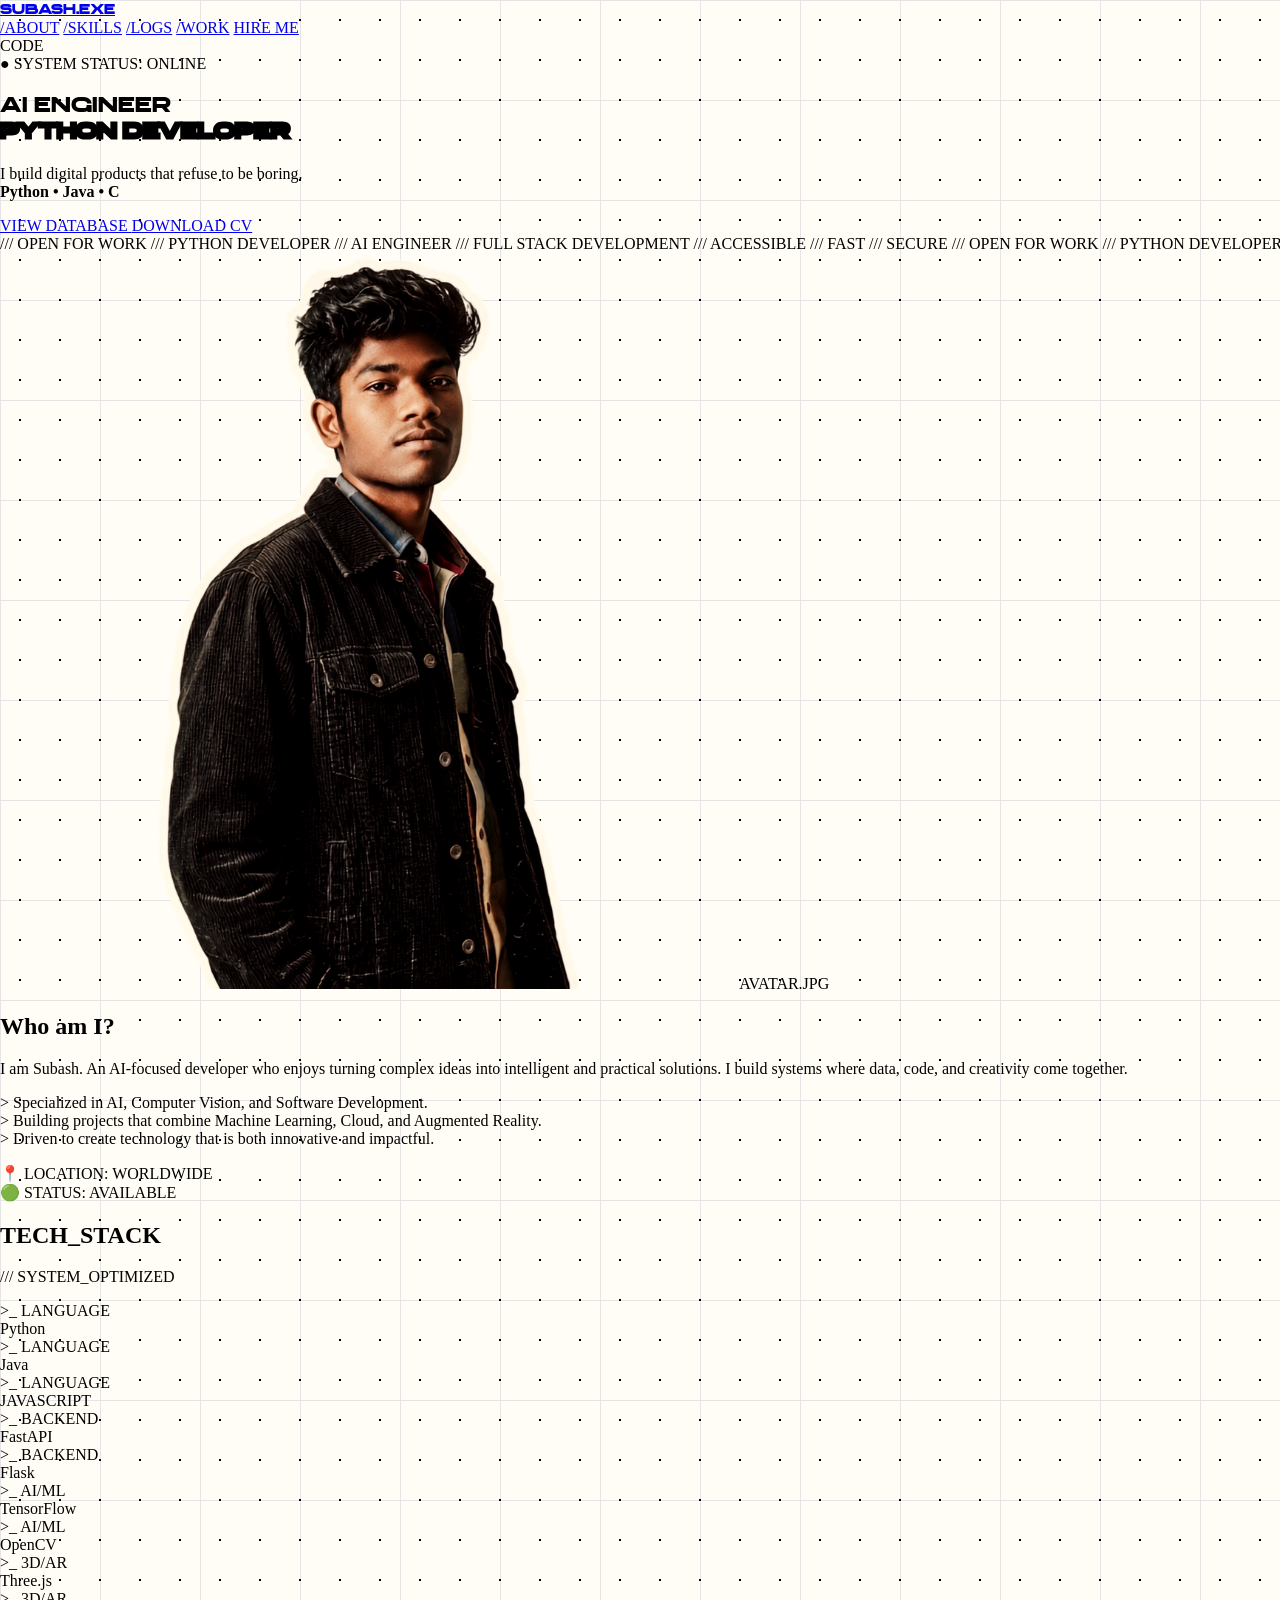
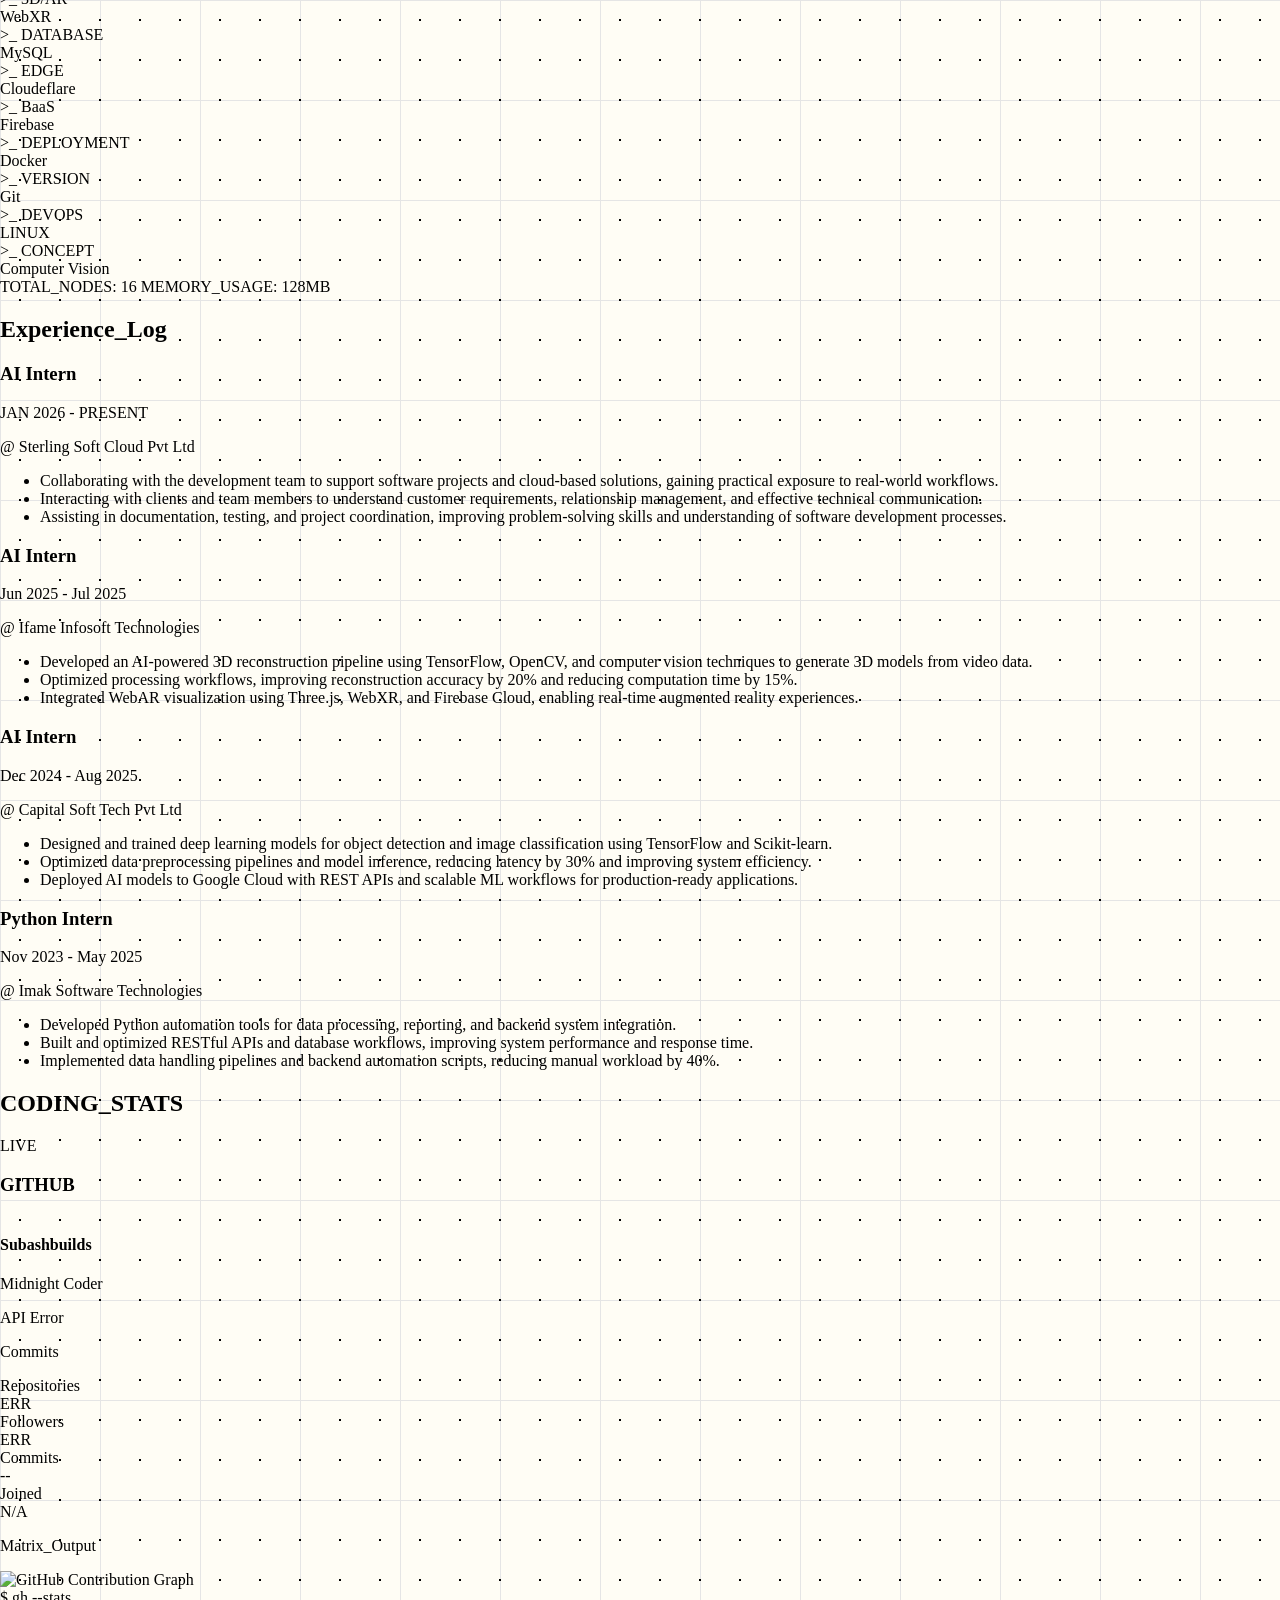
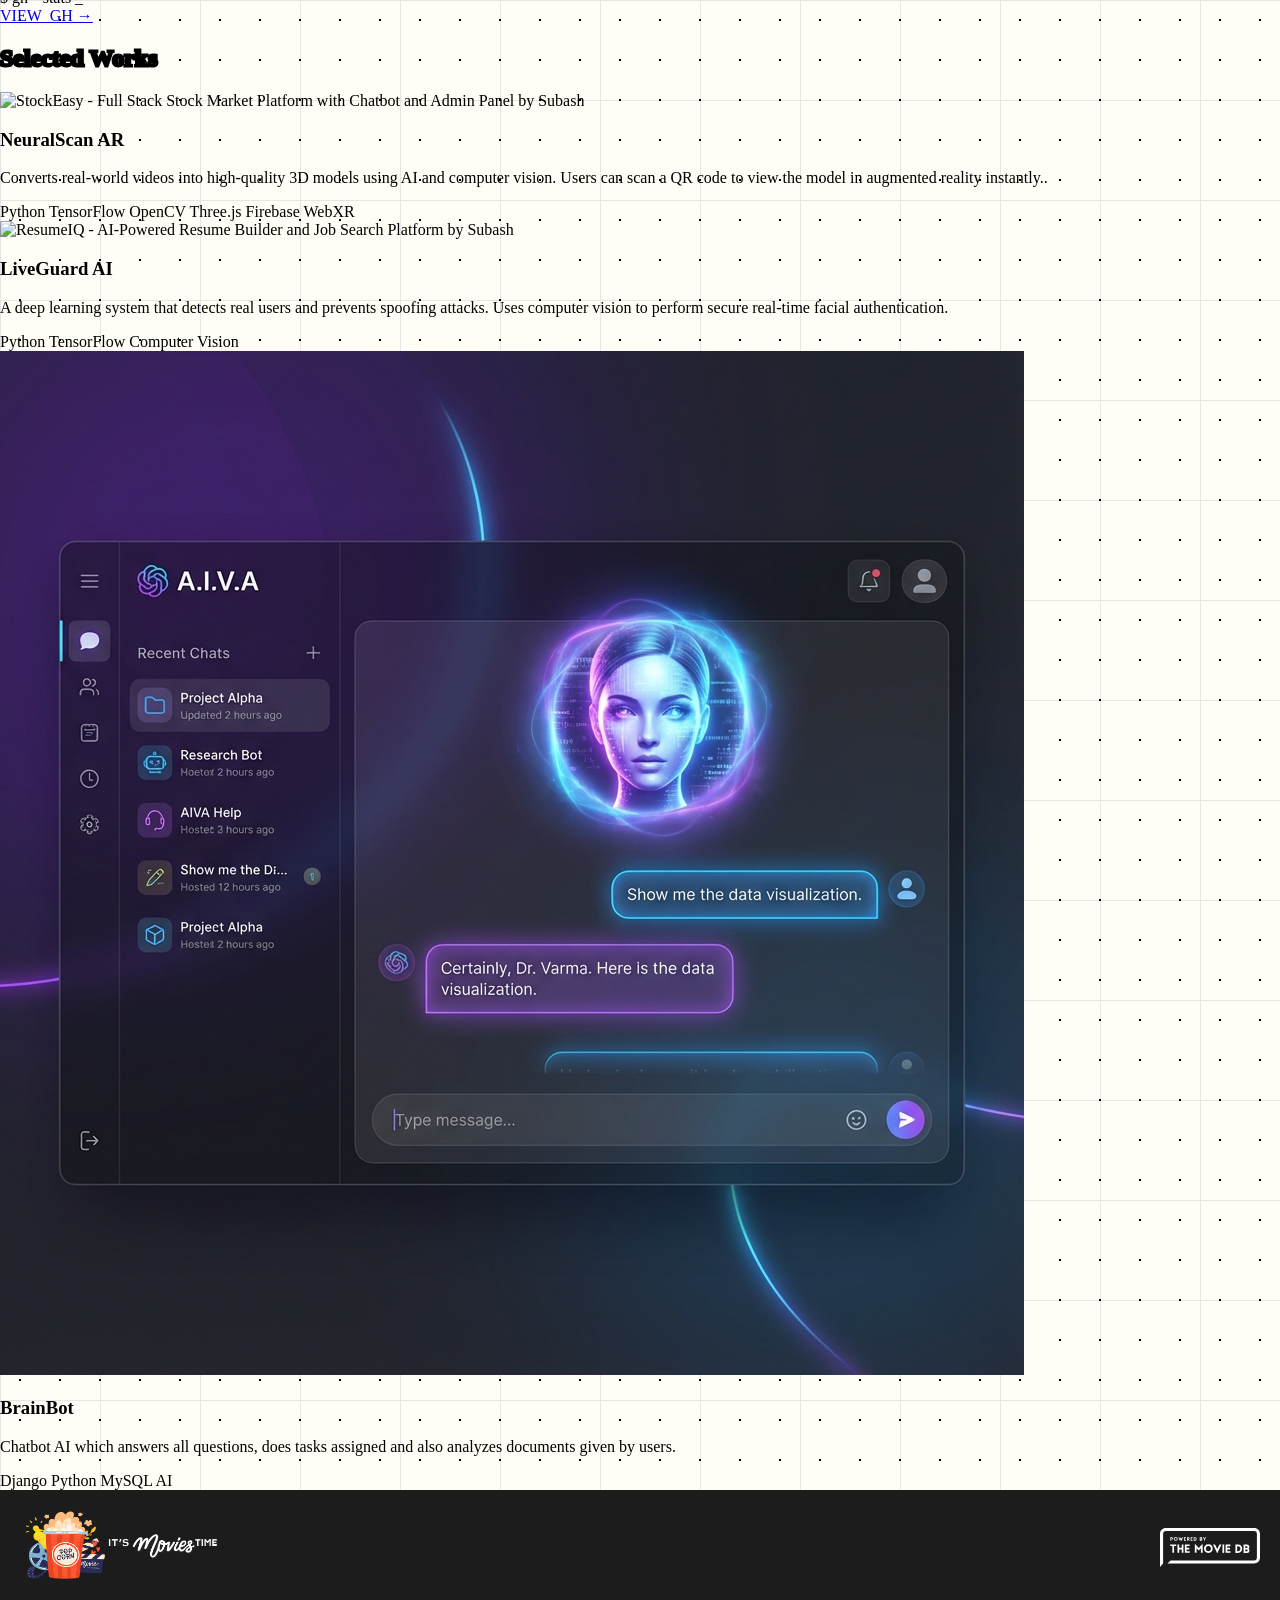
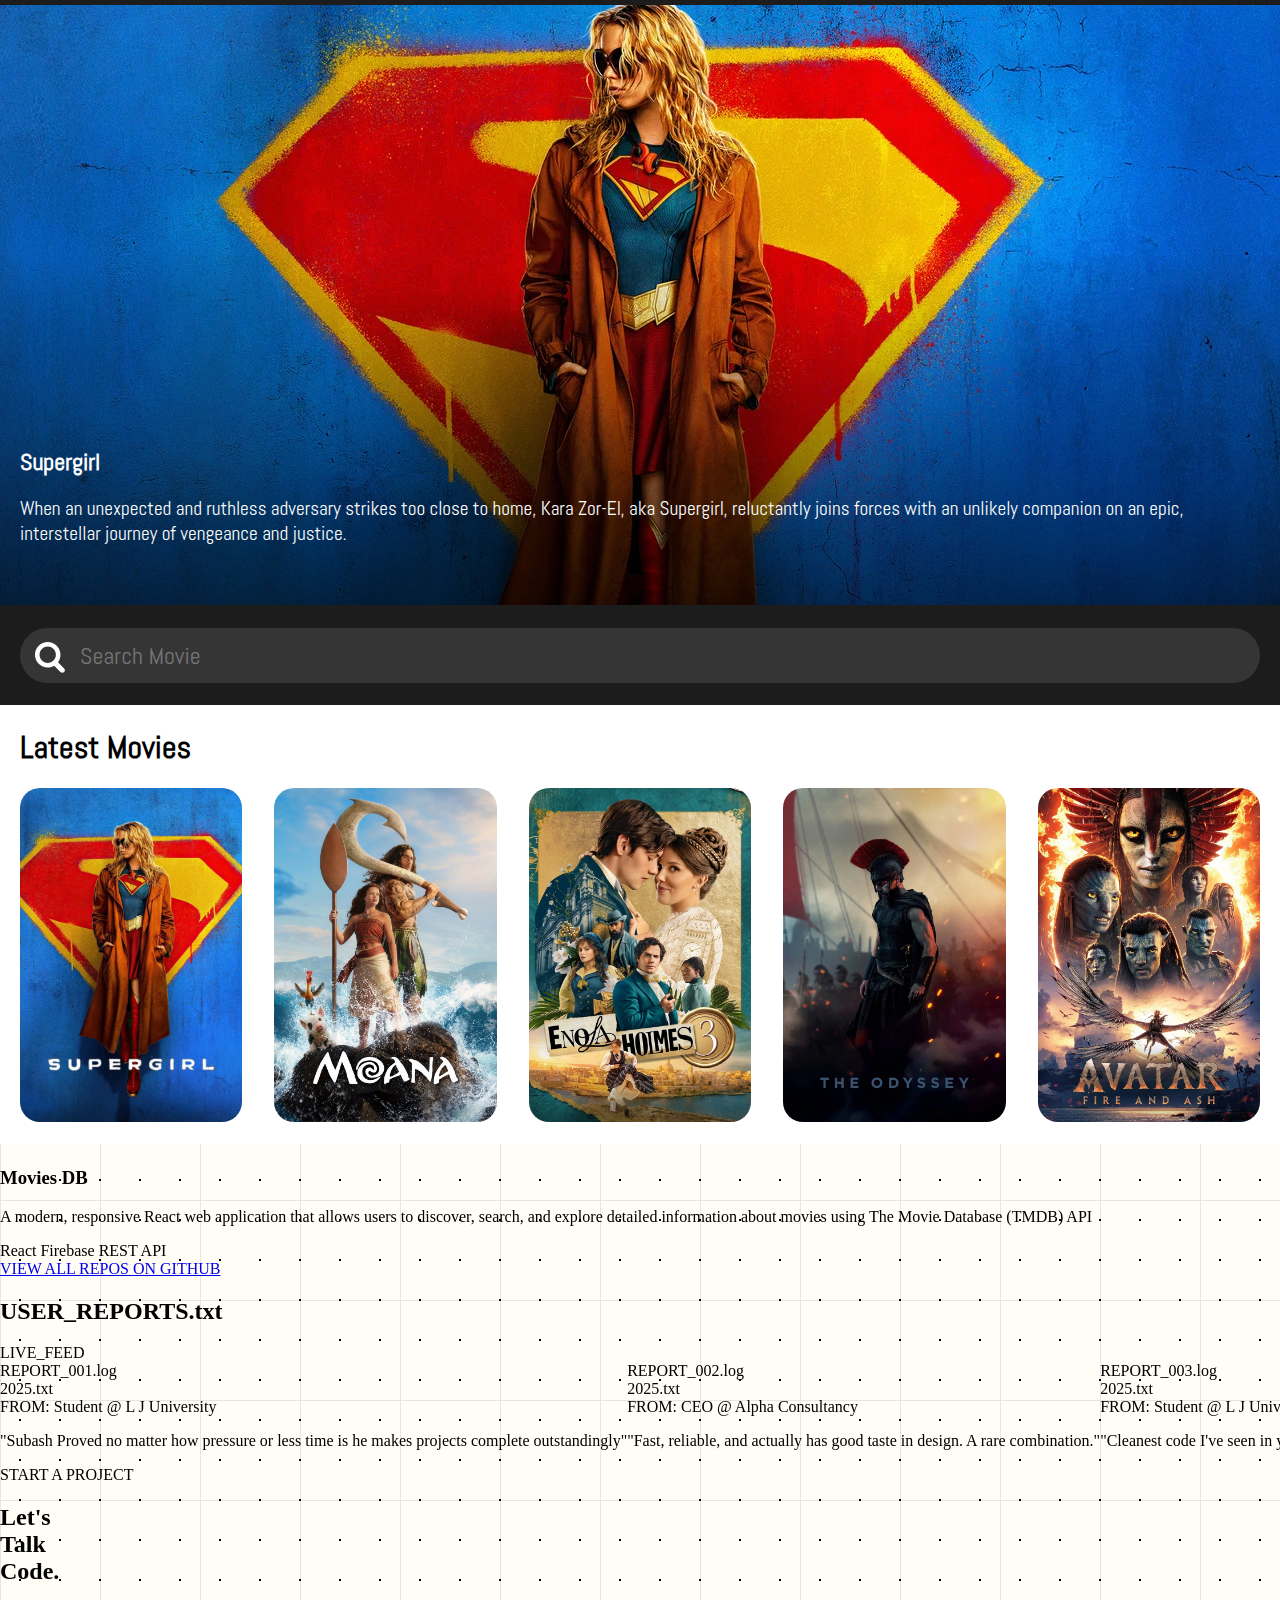
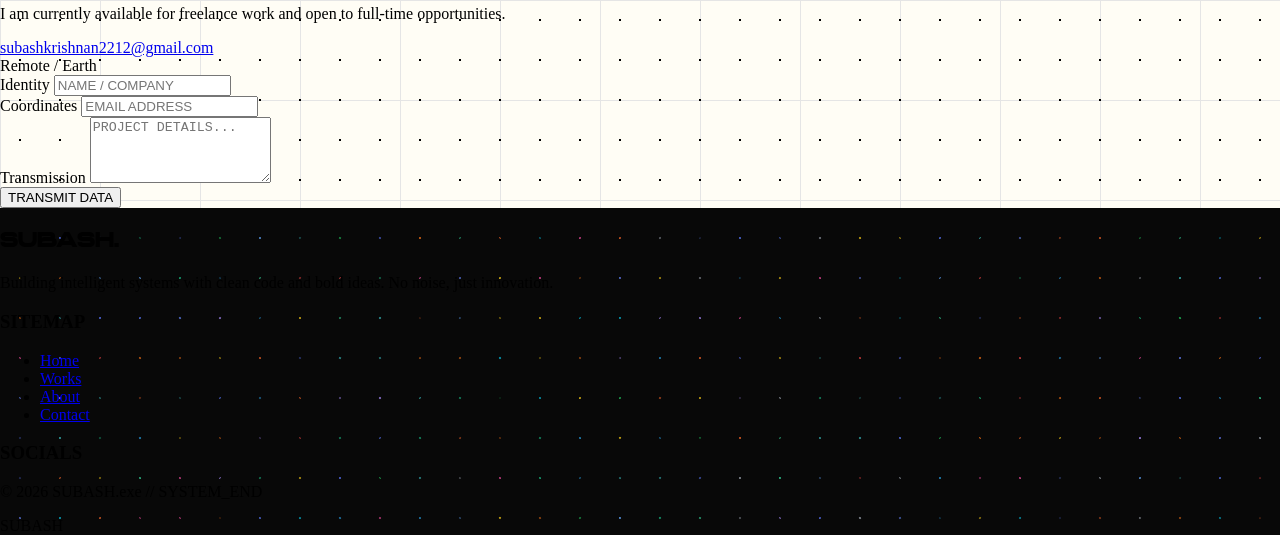
==== index.html @ e90047b3 "update index.html" ====
<!DOCTYPE html>
<html lang="en" class="scroll-smooth">

<head>
    
    <!-- Google tag (gtag.js) -->
    <script async src="https://www.googletagmanager.com/gtag/js?id=G-5RWB5PSG7P"></script>
    <script>
         window.dataLayer = window.dataLayer || [];
         function gtag(){dataLayer.push(arguments);}
         gtag('js', new Date());

         gtag('config', 'G-5RWB5PSG7P');
</script>

    <meta charset="UTF-8">
    <meta name="viewport" content="width=device-width, initial-scale=1.0">

    <!-- SEO Meta Tags -->
    <meta name="description"
        content="Subash | Professional Full Stack Developer specializing in high-performance NeoBrutalist web experiences. Let's build the future with raw aesthetics.">
    <meta name="keywords"
        content="Subash, Full Stack Developer, NeoBrutalist, Portfolio, Web Development, UI/UX, Javascript, React">
    <meta name="author" content="Subash">
    <link rel="canonical" href="https://subash.is-a.dev/">

    <!-- Open Graph / Facebook -->
    <meta property="og:type" content="website">
    <meta property="og:url" content="https://subash.is-a.dev/">
    <meta property="og:title" content="Subash Krishnan Portfolio">
    <meta property="og:description"
        content="Professional Full Stack Developer specializing in high-performance NeoBrutalist web experiences.">
    <meta property="og:image" content="https://arham-portfolio-v2.netlify.app/Assets/images/og-image.png">

    <!-- Twitter -->
    <meta property="twitter:card" content="summary_large_image">
    <meta property="twitter:url" content="https://subash.is-a.dev/">
    <meta property="twitter:title" content="SUBASH | Full Stack Brutalist">
    <meta property="twitter:description"
        content="Professional Full Stack Developer specializing in high-performance NeoBrutalist web experiences.">
    <meta property="twitter:image" content="https://subash.is-a.dev/Assets/images/og-image.png">

    
    <title>Subash Krishnan Portfolio</title>

    <!-- Theme & Performance -->
    <meta name="theme-color" content="#121212">
    <link rel="preload"
        href="https://fonts.googleapis.com/css2?family=JetBrains+Mono:wght@700&family=Space+Grotesk:wght@800&display=swap"
        as="style">

    <!-- JSON-LD Structured Data for Search Engines -->
    <script type="application/ld+json">
    {
      "@context": "https://schema.org",
      "@type": "Person",
      "name": "Subash",
      "url": "https://subash.is-a.dev/",
      "jobTitle": "AI Engineer",
      "image": "https://subash.is-a.dev/Assets/images/logo.png",
      "knowsAbout": ["Python", "Java", "AI", "ML", "Full Stack Development"],
      "sameAs": [
        "https://github.com/subashbuilds",
        "https://leetcode.com/u/"
      ],
      "description": "Professional Full Stack Developer specializing in high-performance NeoBrutalist web experiences. Let's build the future with raw aesthetics."
    }
    </script>

    <script src="https://cdn.tailwindcss.com"></script>

    <link href="https://cdn.jsdelivr.net/npm/remixicon@3.5.0/fonts/remixicon.css" rel="stylesheet">

    <link rel="preconnect" href="https://fonts.googleapis.com">
    <link type="logo" rel="icon" href="Assets/images/Logo.png">
    <link rel="preconnect" href="https://fonts.gstatic.com" crossorigin>
    <link
        href="https://fonts.googleapis.com/css2?family=JetBrains+Mono:wght@400;700;800&family=Space+Grotesk:wght@300;400;500;600;700;800&display=swap"
        rel="stylesheet">

    <script>
        tailwind.config = {
            theme: {
                extend: {
                    colors: {
                        'neo-yellow': '#FBFF48',
                        'neo-pink': '#FF70A6',
                        'neo-blue': '#3B82F6',
                        'neo-green': '#33FF57',
                        'neo-purple': '#A855F7',
                        'neo-orange': '#FF9F1C',
                        'neo-red': '#FF2A2A',
                        'neo-white': '#FFFDF5',
                        'neo-black': '#121212',
                    },
                    fontFamily: {
                        'display': ['"Space Grotesk"', 'sans-serif'],
                        'mono': ['"JetBrains Mono"', 'monospace'],
                    },
                    boxShadow: {
                        'hard': '4px 4px 0px 0px #000',
                        'hard-sm': '2px 2px 0px 0px #000',
                        'hard-lg': '8px 8px 0px 0px #000',
                        'hard-xl': '12px 12px 0px 0px #000',
                    }
                }
            }
        }
    </script>

    <style>
        /* Base Styles */
        body {
            cursor: none;
            /* We use a custom cursor */
            background-color: #FFFDF5;
            background-image:
                radial-gradient(#000 1px, transparent 1px),
                linear-gradient(to right, #e5e5e5 1px, transparent 1px),
                linear-gradient(to bottom, #e5e5e5 1px, transparent 1px);
            background-size: 40px 40px, 100px 100px, 100px 100px;
        }

        /* Custom Cursor */
        #cursor {
            pointer-events: none;
            position: fixed;
            z-index: 9999;
            mix-blend-mode: difference;
            transition: width 0.2s, height 0.2s, background-color 0.2s, transform 0.1s;
        }

        /* Animations */
        .marquee-container {
            overflow: hidden;
        }

        .marquee-content {
            display: flex;
            animation: scroll 40s linear infinite;
            width: max-content;
        }

        .marquee-container:hover .marquee-content {
            animation-play-state: paused;
        }

        .marquee-content-reverse {
            display: inline-block;
            animation: scroll-reverse 20s linear infinite;
        }

        @keyframes scroll {
            0% {
                transform: translateX(0);
            }

            100% {
                transform: translateX(-50%);
            }
        }

        @keyframes scroll-reverse {
            0% {
                transform: translateX(-50%);
            }

            100% {
                transform: translateX(0);
            }
        }

        /* Reveal Animation */
        .reveal {
            opacity: 0;
            transform: translateY(40px);
            transition: all 0.6s cubic-bezier(0.25, 1, 0.5, 1);
        }

        .reveal.active {
            opacity: 1;
            transform: translateY(0);
        }

        /* Glitch Effect on Hover */
        .glitch-hover:hover {
            animation: glitch-anim 0.3s cubic-bezier(.25, .46, .45, .94) both infinite;
            color: #FF2A2A;
        }

        @keyframes glitch-anim {
            0% {
                transform: translate(0)
            }

            20% {
                transform: translate(-2px, 2px)
            }

            40% {
                transform: translate(-2px, -2px)
            }

            60% {
                transform: translate(2px, 2px)
            }

            80% {
                transform: translate(2px, -2px)
            }

            100% {
                transform: translate(0)
            }
        }
    </style>
    
    <style>
        @font-face {
            font-family: 'MyFont';
            src: url('/Assets/fonts/sumvp.woff2') format('woff2');
        }
    </style>
    
    
    <link rel="stylesheet" href="/Assets/css/shape-wave.css">
    <link rel="stylesheet" href="/Assets/css/pixel-canvas.css">
  
    
</head>

<body class="text-neo-black font-display antialiased selection:bg-neo-black selection:text-neo-yellow">
   

    <div id="cursor" class="w-6 h-6 bg-white rounded-full border-2 border-black hidden lg:block"></div>

    <div class="fixed top-0 left-0 h-2 bg-neo-green z-[60] border-b-2 border-black" id="progressBar" style="width: 0%">
    </div>

    <nav class="fixed top-0 w-full z-50 px-4 py-4 pointer-events-none">
        <div class="max-w-7xl mx-auto flex justify-between items-center pointer-events-auto pt-[env(safe-area-inset-top)]">
            <a href="#"
                class="bg-neo-white border-2 border-black px-4 py-1 text-2xl font-black shadow-hard hover:bg-neo-yellow transition-all hover:translate-x-1 hover:translate-y-1 hover:shadow-none cursor-hover" style="font-family: 'MyFont';">
                SUBASH.exe
            </a>

            <div class="hidden md:flex gap-4 bg-white border-2 border-black p-2 shadow-hard">
                <a href="#about"
                    class="px-3 py-1 font-mono font-bold text-sm hover:bg-black hover:text-white transition-colors cursor-hover">/ABOUT</a>
                <a href="#skills"
                    class="px-3 py-1 font-mono font-bold text-sm hover:bg-black hover:text-white transition-colors cursor-hover">/SKILLS</a>
                <a href="#experience"
                    class="px-3 py-1 font-mono font-bold text-sm hover:bg-black hover:text-white transition-colors cursor-hover">/LOGS</a>
                <a href="#projects"
                    class="px-3 py-1 font-mono font-bold text-sm hover:bg-black hover:text-white transition-colors cursor-hover">/WORK</a>
                <a href="#contact"
                    class="px-3 py-1 font-mono font-bold text-sm bg-neo-yellow border border-black hover:bg-neo-pink transition-colors cursor-hover">HIRE
                    ME</a>
            </div>
        </div>
    </nav>

    <section
        class="min-h-screen flex flex-col justify-center items-center px-4 pt-20 relative overflow-hidden border-b-4 border-black">
        <div
            class="absolute top-1/3 left-[10%] w-16 h-16 bg-neo-blue border-4 border-black shadow-hard animate-bounce hidden lg:block rotate-12">
        </div>
        <div
            class="absolute bottom-1/3 right-[10%] w-24 h-24 bg-neo-pink rounded-full border-4 border-black shadow-hard hidden lg:block animate-pulse">
        </div>
        <div class="absolute top-20 right-20 text-9xl opacity-5 font-black select-none pointer-events-none">CODE</div>

        <div class="relative z-10 text-center max-w-5xl">
            <div
                class="inline-block bg-neo-white border-2 border-black px-4 py-1 mb-6 shadow-hard rotate-[-2deg] reveal">
                <span class="font-mono font-bold text-neo-green bg-black px-2 mr-2">●</span>
                <span class="font-mono font-bold">SYSTEM STATUS: ONLINE</span>
            </div>

            <h1
                class="text-[13vw] md:text-[8vw] leading-[0.8] font-black uppercase mb-6 reveal mix-blend-darken" style="font-family: 'MyFont';">
                AI Engineer<br>
                <span class="text-white text-stroke-black" style="-webkit-text-stroke: 3px black;">Python DEVELOPER</span>
            </h1>

            <p
                class="font-mono text-lg md:text-2xl max-w-2xl mx-auto mb-10 bg-neo-yellow border-2 border-black p-4 shadow-hard reveal rotate-1">
                I build digital products that refuse to be boring. <br>
                <b>Python • Java • C</b>
            </p>

            <div class="flex flex-col md:flex-row justify-center gap-6 reveal">
                <a href="#projects"
                    class="bg-black text-white border-2 border-black px-10 py-5 text-xl font-bold shadow-hard hover:bg-neo-green hover:text-black hover:translate-x-1 hover:translate-y-1 hover:shadow-none transition-all cursor-hover">
                    VIEW DATABASE
                </a>
                <a href="/Assets/Resume/Subash_Krishnan_Resume.pdf" download
                    class="bg-neo-white text-black border-2 border-black px-10 py-5 text-xl font-bold shadow-hard hover:bg-neo-pink hover:text-black hover:translate-x-1 hover:translate-y-1 hover:shadow-none transition-all cursor-hover flex items-center justify-center gap-2">
                    <i class="ri-download-line"></i> DOWNLOAD CV
                </a>
            </div>
        </div>
    </section>

    <div class="border-b-4 border-black bg-neo-blue py-3 relative z-20">
        <div class="marquee-container font-mono font-bold text-2xl text-white">
            <div class="marquee-content">
                /// OPEN FOR WORK /// PYTHON DEVELOPER /// AI ENGINEER /// FULL STACK DEVELOPMENT /// ACCESSIBLE /// FAST ///
                SECURE /// OPEN FOR WORK /// PYTHON DEVELOPER ///
            </div>
        </div>
    </div>

    <section id="about" class="py-24 px-4 max-w-7xl mx-auto border-x-4 border-black bg-white my-12 shadow-hard-lg">
        <div class="grid grid-cols-1 md:grid-cols-12 gap-12">
            <div class="md:col-span-4 reveal">
                <div class="aspect-square bg-gray-200 border-4 border-black relative shadow-hard overflow-hidden group">
                    <img src="/Assets/images/avatar.png" alt="Subash"
                        class="w-full h-full object-cover grayscale group-hover:grayscale-0 transition-all duration-500">
                    <span
                        class="absolute top-2 left-2 bg-neo-red text-white px-2 font-mono text-xs border border-black z-10">AVATAR.JPG</span>
                </div>
            </div>
            <div class="md:col-span-8 flex flex-col justify-center reveal">
                <h2 class="text-6xl font-black uppercase mb-6">Who am I?</h2>
                <p class="font-mono text-xl leading-relaxed mb-6">
                    I am Subash. An AI-focused developer who enjoys turning complex ideas into intelligent and practical solutions. I build systems where data, code, and <span
                        class="bg-neo-yellow px-1 border border-black">creativity</span> come together.
                </p>
                <p class="font-mono text-lg mb-8 text-gray-600 border-l-4 border-neo-purple pl-4">
                    > Specialized in AI, Computer Vision, and Software Development.<br>
                    > Building projects that combine Machine Learning, Cloud, and Augmented Reality.<br>
                    > Driven to create technology that is both innovative and impactful.
                </p>

                <div class="flex gap-4">
                    <div class="bg-neo-black text-white px-4 py-2 font-mono text-sm border-2 border-transparent">
                        📍 LOCATION: WORLDWIDE
                    </div>
                    <div class="bg-neo-green text-black px-4 py-2 font-mono text-sm border-2 border-black">
                        🟢 STATUS: AVAILABLE
                    </div>
                </div>
            </div>
        </div>
    </section>

    <section id="skills" class="py-20 bg-neo-black text-neo-white border-y-4 border-black relative overflow-hidden">
        <div class="absolute inset-0 opacity-20"
            style="background-image: linear-gradient(#333 1px, transparent 1px), linear-gradient(90deg, #333 1px, transparent 1px); background-size: 40px 40px;">
        </div>

        <div class="max-w-[1400px] mx-auto px-4 relative z-10">
            <div class="flex flex-col md:flex-row justify-between items-end mb-12 border-b-4 border-white pb-4">
                <h2 class="text-6xl md:text-8xl font-black uppercase text-white tracking-tighter">
                    TECH<span class="text-neo-green">_STACK</span>
                </h2>
                <div class="flex items-center gap-2 mb-2 md:mb-4">
                    <div class="w-3 h-3 bg-red-500 rounded-full animate-pulse"></div>
                    <p class="font-mono text-neo-green text-sm font-bold">/// SYSTEM_OPTIMIZED</p>
                </div>
            </div>

            <div class="flex flex-wrap justify-center md:justify-start">

                <div
                    tabindex="0"
                    class="group w-1/2 sm:w-1/3 md:w-1/4 lg:w-1/6 xl:w-[12.5%] h-24 border-r-2 border-b-2 border-white/20 bg-neo-black hover:bg-transparent transition-all duration-0 hover:z-10 relative cursor-hover flex flex-col items-center justify-center p-2">
                    
                    <pixel-canvas
                         data-gap="6"
                         data-speed="25"
                         data-colors="#ffffff,#60A5FA,#60A5FA">
                    </pixel-canvas>
                    
                    <div class="text-neo-green group-hover:text-neo-green font-mono text-xs mb-1 opacity-50">>_ LANGUAGE
                    </div>
                    <div class="text-white group-hover:text-white font-black font-display text-xl uppercase">Python</div>
                </div>

                <div
                    tabindex="0"
                    class="group w-1/2 sm:w-1/3 md:w-1/4 lg:w-1/6 xl:w-[12.5%] h-24 border-r-2 border-b-2 border-white/20 bg-neo-black hover:bg-transparent transition-all duration-0 hover:z-10 relative cursor-hover flex flex-col items-center justify-center p-2">
                    
                    <pixel-canvas
                         data-gap="6"
                         data-speed="25"
                         data-colors="#ea580c,#ffffff,#ea580c">
                    </pixel-canvas>
                    
                    <div class="text-neo-green group-hover:text-neo-green font-mono text-xs mb-1 opacity-50">>_ LANGUAGE
                    </div>
                    <div class="text-white group-hover:text-white font-black font-display text-xl uppercase">Java
                    </div>
                </div>

                <div
                    tabindex="0"
                    class="group w-1/2 sm:w-1/3 md:w-1/4 lg:w-1/6 xl:w-[12.5%] h-24 border-r-2 border-b-2 border-white/20 bg-neo-black hover:bg-transparent transition-all duration-0 hover:z-10 relative cursor-hover flex flex-col items-center justify-center p-2">
                    
                    <pixel-canvas
                         data-gap="6"
                         data-speed="25"
                         data-colors="#ffffff,#FDE047,#FDE047">
                    </pixel-canvas>
                    
                    <div class="text-neo-green group-hover:text-neo-green font-mono text-xs mb-1 opacity-50">>_ LANGUAGE
                    </div>
                    <div class="text-white group-hover:text-white font-black font-display text-xl uppercase">JAVASCRIPT
                    </div>
                </div>

                <div
                    tabindex="0"
                    class="group w-1/2 sm:w-1/3 md:w-1/4 lg:w-1/6 xl:w-[12.5%] h-24 border-r-2 border-b-2 border-white/20 bg-neo-black hover:bg-transparent transition-all duration-0 hover:z-10 relative cursor-hover flex flex-col items-center justify-center p-2">
                    
                    <pixel-canvas
                         data-gap="6"
                         data-speed="25"
                         data-colors="#ffffff,#10B981,#10B981">
                    </pixel-canvas>
                    
                    <div class="text-neo-green group-hover:text-neo-green font-mono text-xs mb-1 opacity-50">>_ BACKEND
                    </div>
                    <div class="text-white group-hover:text-white font-black font-display text-xl uppercase">FastAPI
                    </div>
                </div>

                <div
                    tabindex="0"
                    class="group w-1/2 sm:w-1/3 md:w-1/4 lg:w-1/6 xl:w-[12.5%] h-24 border-r-2 border-b-2 border-white/20 bg-neo-black hover:bg-transparent transition-all duration-0 hover:z-10 relative cursor-hover flex flex-col items-center justify-center p-2">
                    
                    <pixel-canvas
                         data-gap="6"
                         data-speed="25"
                         data-colors="#ffffff,#E5E7EB,#E5E7EB">
                    </pixel-canvas>
                    
                    <div class="text-neo-green group-hover:text-neo-green font-mono text-xs mb-1 opacity-50">>_ BACKEND
                    </div>
                    <div class="text-white group-hover:text-white font-black font-display text-xl uppercase">Flask
                    </div>
                </div>

                <div
                    tabindex="0"
                    class="group w-1/2 sm:w-1/3 md:w-1/4 lg:w-1/6 xl:w-[12.5%] h-24 border-r-2 border-b-2 border-white/20 bg-neo-black hover:bg-transparent transition-all duration-0 hover:z-10 relative cursor-hover flex flex-col items-center justify-center p-2">
                    
                    <pixel-canvas
                         data-gap="6"
                         data-speed="25"
                         data-colors="#ffffff,#F97316,#F97316">
                    </pixel-canvas>
                    
                    <div class="text-neo-green group-hover:text-neo-green font-mono text-xs mb-1 opacity-50">>_ AI/ML</div>
                    <div class="text-white group-hover:text-white font-black font-display text-xl uppercase">TensorFlow</div>
                </div>

                <div
                    tabindex="0"
                    class="group w-1/2 sm:w-1/3 md:w-1/4 lg:w-1/6 xl:w-[12.5%] h-24 border-r-2 border-b-2 border-white/20 bg-neo-black hover:bg-transparent transition-all duration-0 hover:z-10 relative cursor-hover flex flex-col items-center justify-center p-2">
                    
                    <pixel-canvas
                         data-gap="6"
                         data-speed="25"
                         data-colors="#ffffff,#22C55E,#22C55E">
                    </pixel-canvas>
                    
                    <div class="text-neo-green group-hover:text-neo-green font-mono text-xs mb-1 opacity-50">>_ AI/ML</div>
                    <div class="text-white group-hover:text-white font-black font-display text-xl uppercase">OpenCV</div>
                </div>

                <div
                    tabindex="0"
                    class="group w-1/2 sm:w-1/3 md:w-1/4 lg:w-1/6 xl:w-[12.5%] h-24 border-r-2 border-b-2 border-white/20 bg-neo-black hover:bg-transparent transition-all duration-0 hover:z-10 relative cursor-hover flex flex-col items-center justify-center p-2">
                    
                    <pixel-canvas
                         data-gap="6"
                         data-speed="25"
                         data-colors="#ffffff,#ffffff,#ffffff">
                    </pixel-canvas>
                    
                    <div class="text-neo-green group-hover:text-neo-green font-mono text-xs mb-1 opacity-50">>_ 3D/AR
                    </div>
                    <div class="text-white group-hover:text-white font-black font-display text-xl uppercase">Three.js</div>
                </div>

                <div
                    tabindex="0"
                    class="group w-1/2 sm:w-1/3 md:w-1/4 lg:w-1/6 xl:w-[12.5%] h-24 border-r-2 border-b-2 border-white/20 bg-neo-black hover:bg-transparent transition-all duration-0 hover:z-10 relative cursor-hover flex flex-col items-center justify-center p-2">
                    
                    <pixel-canvas
                         data-gap="6"
                         data-speed="25"
                         data-colors="#ffffff,#EC4899,#EC4899">
                    </pixel-canvas>
                    
                    <div class="text-neo-green group-hover:text-neo-green font-mono text-xs mb-1 opacity-50">>_ 3D/AR</div>
                    <div class="text-white group-hover:text-white font-black font-display text-xl uppercase">WebXR
                    </div>
                </div>

                <div
                    tabindex="0"
                    class="group w-1/2 sm:w-1/3 md:w-1/4 lg:w-1/6 xl:w-[12.5%] h-24 border-r-2 border-b-2 border-white/20 bg-neo-black hover:bg-transparent transition-all duration-0 hover:z-10 relative cursor-hover flex flex-col items-center justify-center p-2">
                    
                    <pixel-canvas
                         data-gap="6"
                         data-speed="25"
                         data-colors="#ffffff,#0369A1,#0369A1">
                    </pixel-canvas>
                    
                    <div class="text-neo-green group-hover:text-neo-green font-mono text-xs mb-1 opacity-50">>_ DATABASE</div>
                    <div class="text-white group-hover:text-white font-black font-display text-xl uppercase">MySQL
                    </div>
                </div>

                <div
                    tabindex="0"
                    class="group w-1/2 sm:w-1/3 md:w-1/4 lg:w-1/6 xl:w-[12.5%] h-24 border-r-2 border-b-2 border-white/20 bg-neo-black hover:bg-transparent transition-all duration-0 hover:z-10 relative cursor-hover flex flex-col items-center justify-center p-2">
                    
                    <pixel-canvas
                         data-gap="6"
                         data-speed="25"
                         data-colors="#ffffff,#FB923C,#FB923C">
                    </pixel-canvas>
                    
                    <div class="text-neo-green group-hover:text-neo-green font-mono text-xs mb-1 opacity-50">>_ EDGE
                    </div>
                    <div class="text-white group-hover:text-white font-black font-display text-xl uppercase">Cloudeflare</div>
                </div>

                <div
                    tabindex="0"
                    class="group w-1/2 sm:w-1/3 md:w-1/4 lg:w-1/6 xl:w-[12.5%] h-24 border-r-2 border-b-2 border-white/20 bg-neo-black hover:bg-transparent transition-all duration-0 hover:z-10 relative cursor-hover flex flex-col items-center justify-center p-2">
                    
                    <pixel-canvas
                         data-gap="6"
                         data-speed="25"
                         data-colors="#ffffff,#FBBF24,#FBBF24">
                    </pixel-canvas>
                    
                    <div class="text-neo-green group-hover:text-neo-green font-mono text-xs mb-1 opacity-50">>_ BaaS
                    </div>
                    <div class="text-white group-hover:text-white font-black font-display text-xl uppercase">Firebase
                    </div>
                </div>

                <div
                    tabindex="0"
                    class="group w-1/2 sm:w-1/3 md:w-1/4 lg:w-1/6 xl:w-[12.5%] h-24 border-r-2 border-b-2 border-white/20 bg-neo-black hover:bg-transparent transition-all duration-0 hover:z-10 relative overflow-hidden isolate cursor-hover flex flex-col items-center justify-center p-2">
                   
                    <pixel-canvas
                         data-gap="6"
                         data-speed="25"
                         data-colors="#ffffff,#3B82F6,#3B82F6">
                    </pixel-canvas>
                   
                    <div class="text-neo-green group-hover:text-neo-green font-mono text-xs mb-1 opacity-50">>_ DEPLOYMENT
                    </div>
                    <div class="text-white group-hover:text-white font-black font-display text-xl uppercase">Docker</div>
                </div>

                <div
                    tabindex="0"
                    class="group w-1/2 sm:w-1/3 md:w-1/4 lg:w-1/6 xl:w-[12.5%] h-24 border-r-2 border-b-2 border-white/20 bg-neo-black hover:bg-transparent transition-all duration-0 hover:z-10 relative overflow-hidden isolate cursor-hover flex flex-col items-center justify-center p-2">
                    
                    <pixel-canvas
                         data-gap="6"
                         data-speed="25"
                         data-colors="#ffffff,#f97316,#f97316">
                    </pixel-canvas>
                    
                    <div class="text-neo-green group-hover:text-neo-green font-mono text-xs mb-1 opacity-50">>_ VERSION
                    </div>
                    <div class="text-white group-hover:text-white font-black font-display text-xl uppercase">Git
                    </div>
                </div>

                <div
                    tabindex="0"
                    class="group w-1/2 sm:w-1/3 md:w-1/4 lg:w-1/6 xl:w-[12.5%] h-24 border-r-2 border-b-2 border-white/20 bg-neo-black hover:bg-transparent transition-all duration-0 hover:z-10 relative overflow-hidden isolate cursor-hover flex flex-col items-center justify-center p-2">
                    
                    <pixel-canvas
                         data-gap="6"
                         data-speed="25"
                         data-colors="#ffffff,#39FF14,#39FF14">
                    </pixel-canvas>
                    
                    <div class="text-neo-green group-hover:text-neo-green font-mono text-xs mb-1 opacity-50">>_ DEVOPS</div>
                    <div class="text-white group-hover:text-white font-black font-display text-xl uppercase">LINUX
                    </div>
                </div>

                <div
                    tabindex="0"
                    class="group w-1/2 sm:w-1/3 md:w-1/4 lg:w-1/6 xl:w-[12.5%] h-24 border-r-2 border-b-2 border-white/20 bg-neo-black hover:bg-transparent transition-all duration-0 hover:z-10 relative overflow-hidden isolate cursor-hover flex flex-col items-center justify-center p-2">
                    
                    <pixel-canvas
                         data-gap="6"
                         data-speed="25"
                         data-colors="#ffffff,#ef4444,#ef4444">
                    </pixel-canvas>
                    
                    <div class="text-neo-green group-hover:text--neo-green font-mono text-xs mb-1 opacity-50">>_ CONCEPT
                    </div>
                    <div class="text-white group-hover:text-white font-black font-display text-xl uppercase whitespace-nowrap">Computer Vision</div>
                </div>
            </div>

            <div class="border-t-4 border-white mt-8 pt-4 flex justify-between font-mono text-xs text-gray-500">
                <span>TOTAL_NODES: 16</span>
                <span>MEMORY_USAGE: 128MB</span>
            </div>
        </div>
    </section>

    <section id="experience" class="py-24 px-4 max-w-7xl mx-auto">
        <h2 class="text-5xl md:text-8xl font-black uppercase mb-12 tracking-tighter text-center">
            Experience<span class="text-neo-red">_Log</span>
        </h2>

        <div class="relative border-l-4 border-black ml-4 md:ml-10 space-y-12">
            <div class="reveal relative pl-8 md:pl-16">
                <div class="absolute -left-[14px] top-2 w-6 h-6 bg-neo-yellow border-4 border-black"></div>
                <div class="bg-white border-4 border-black p-6 shadow-hard hover:shadow-hard-xl transition-all">
                    <div
                        class="flex flex-col md:flex-row justify-between items-start md:items-center border-b-2 border-dashed border-gray-300 pb-4 mb-4">
                        <h3 class="text-3xl font-black uppercase">AI Intern</h3>
                        <span class="font-mono font-bold bg-neo-black text-white px-2 py-1">JAN 2026 - PRESENT</span>
                    </div>
                    <p class="font-mono text-xl mb-2 text-neo-yellow font-bold">@ Sterling Soft Cloud Pvt Ltd</p>
                    <ul class="list-disc list-inside font-mono text-gray-700 space-y-1">
                        <li>Collaborating with the development team to support software projects and cloud-based solutions, gaining practical exposure to real-world workflows.</li>
                        <li>Interacting with clients and team members to understand customer requirements, relationship management, and effective technical communication.</li>
                        <li>Assisting in documentation, testing, and project coordination, improving problem-solving skills and understanding of software development processes.</li>
                    </ul>
                </div>
            </div>

            <div class="reveal relative pl-8 md:pl-16">
                <div class="absolute -left-[14px] top-2 w-6 h-6 bg-neo-red border-4 border-black"></div>
                <div class="bg-white border-4 border-black p-6 shadow-hard hover:shadow-hard-xl transition-all">
                    <div
                        class="flex flex-col md:flex-row justify-between items-start md:items-center border-b-2 border-dashed border-gray-300 pb-4 mb-4">
                        <h3 class="text-3xl font-black uppercase">AI Intern</h3>
                        <span class="font-mono font-bold bg-neo-black text-white px-2 py-1">Jun 2025 - Jul 2025</span>
                    </div>
                    <p class="font-mono text-xl mb-2 text-neo-red font-bold">@ Ifame Infosoft Technologies</p>
                    <ul class="list-disc list-inside font-mono text-gray-700 space-y-1">
                        <li>Developed an AI-powered 3D reconstruction pipeline using TensorFlow, OpenCV, and computer vision techniques to generate 3D models from video data.</li>
                        <li>Optimized processing workflows, improving reconstruction accuracy by 20% and reducing computation time by 15%.</li>
                        <li>Integrated WebAR visualization using Three.js, WebXR, and Firebase Cloud, enabling real-time augmented reality experiences.</li>
                    </ul>
                </div>
            </div>

            <div class="reveal relative pl-8 md:pl-16">
                <div class="absolute -left-[14px] top-2 w-6 h-6 bg-neo-green border-4 border-black"></div>
                <div class="bg-white border-4 border-black p-6 shadow-hard hover:shadow-hard-xl transition-all">
                    <div
                        class="flex flex-col md:flex-row justify-between items-start md:items-center border-b-2 border-dashed border-gray-300 pb-4 mb-4">
                        <h3 class="text-3xl font-black uppercase">AI Intern</h3>
                        <span class="font-mono font-bold bg-neo-black text-white px-2 py-1">Dec 2024 - Aug 2025</span>
                    </div>
                    <p class="font-mono text-xl mb-2 text-neo-green font-bold">@ Capital Soft Tech Pvt Ltd</p>
                    <ul class="list-disc list-inside font-mono text-gray-700 space-y-1">
                        <li>Designed and trained deep learning models for object detection and image classification using TensorFlow and Scikit-learn.</li>
                        <li>Optimized data preprocessing pipelines and model inference, reducing latency by 30% and improving system efficiency.</li>
                        <li>Deployed AI models to Google Cloud with REST APIs and scalable ML workflows for production-ready applications.</li>
                    </ul>
                </div>
            </div>

            <div class="reveal relative pl-8 md:pl-16">
                <div class="absolute -left-[14px] top-2 w-6 h-6 bg-neo-blue border-4 border-black"></div>
                <div class="bg-white border-4 border-black p-6 shadow-hard hover:shadow-hard-xl transition-all">
                    <div
                        class="flex flex-col md:flex-row justify-between items-start md:items-center border-b-2 border-dashed border-gray-300 pb-4 mb-4">
                        <h3 class="text-3xl font-black uppercase">Python Intern</h3>
                        <span class="font-mono font-bold bg-neo-black text-white px-2 py-1">Nov 2023 - May 2025</span>
                    </div>
                    <p class="font-mono text-xl mb-2 text-neo-blue font-bold">@ Imak Software Technologies</p>
                    <ul class="list-disc list-inside font-mono text-gray-700 space-y-1">
                        <li>Developed Python automation tools for data processing, reporting, and backend system integration.</li>
                        <li>Built and optimized RESTful APIs and database workflows, improving system performance and response time.</li>
                        <li>Implemented data handling pipelines and backend automation scripts, reducing manual workload by 40%.</li>
                    </ul>
                </div>
            </div>
        </div>
    </section>
    <!-- CODING STATS SECTION -->
    <section id="coding-stats" class="py-12 bg-neo-black text-white border-y-4 border-black relative overflow-hidden">
        <div class="absolute inset-0 opacity-20"
            style="background-image: linear-gradient(#333 1px, transparent 1px), linear-gradient(90deg, #333 1px, transparent 1px); background-size: 40px 40px;">
        </div>

        <div class="max-w-7xl mx-auto px-4 relative z-10">
            <!-- Compact Header -->
            <div class="flex justify-between items-center mb-6 border-b-2 border-white pb-3">
                <h2 class="text-4xl md:text-5xl font-black uppercase text-white tracking-tight">
                    CODING<span class="text-neo-green">_STATS</span>
                </h2>
                <div class="flex items-center gap-2">
                    <div class="w-2 h-2 bg-green-500 rounded-full animate-pulse"></div>
                    <p class="font-mono text-neo-green text-xs font-bold">LIVE</p>
                </div>
            </div>

            <!-- Two Column Layout: GitHub | LeetCode -->
            <div class="grid grid-cols-1 lg:grid-cols-2 gap-8 lg:auto-rows-fr">
                <!-- GitHub Column -->
                <div class="reveal flex flex-col h-full">
                    <div class="flex items-center gap-2 mb-4 border-b border-white/20 pb-2">
                        <div class="w-8 h-8 bg-neo-green border-2 border-white flex items-center justify-center">
                            <i class="ri-github-fill text-lg text-black"></i>
                        </div>
                        <h3 class="text-2xl font-black uppercase text-white">GITHUB</h3>
                    </div>

                    <!-- GitHub Block -->
                    <div
                        class="border-4 border-white/20 p-6 bg-black flex-1 flex flex-col shadow-[8px_8px_0_rgba(0,0,0,1)] relative group">
                        <!-- Profile Header -->
                        <div class="flex items-center justify-between mb-8 pb-4 border-b border-white/10">
                            <div class="flex items-center gap-3">
                                <i class="ri-github-fill text-3xl text-neo-green"></i>
                                <div>
                                    <h4 class="text-xl font-black text-white leading-tight">Subashbuilds</h4>
                                    <p class="text-[10px] font-mono text-neo-green uppercase tracking-widest">Midnight
                                        Coder</p>
                                </div>
                            </div>
                            <div class="text-right">
                                <div id="total-contributions"
                                    class="text-2xl font-black text-neo-green tracking-tighter">--</div>
                                <p class="text-[8px] font-mono text-gray-500 uppercase">Commits</p>
                            </div>
                        </div>

                        <!-- Simplified Stats Grid (2x2) -->
                        <div class="grid grid-cols-2 gap-4 mb-8 uppercase">
                            <div
                                class="border-2 border-neo-green/30 bg-neo-black/60 p-4 relative group overflow-hidden hover:border-neo-green transition-colors shadow-[4px_4px_0_rgba(51,255,87,0.1)]">
                                <div
                                    class="text-[9px] font-mono text-neo-green mb-1 uppercase tracking-widest opacity-70">
                                    Repositories</div>
                                <div id="repos-count" class="text-white font-black text-3xl tracking-tighter">--</div>
                            </div>
                            <div
                                class="border-2 border-neo-green/30 bg-neo-black/60 p-4 relative group overflow-hidden hover:border-neo-green transition-colors shadow-[4px_4px_0_rgba(51,255,87,0.1)]">
                                <div
                                    class="text-[9px] font-mono text-neo-green mb-1 uppercase tracking-widest opacity-70">
                                    Followers</div>
                                <div id="followers-count" class="text-white font-black text-3xl tracking-tighter">--
                                </div>
                            </div>
                            <div
                                class="border-2 border-neo-green/30 bg-neo-black/60 p-4 relative group overflow-hidden hover:border-neo-green transition-colors shadow-[4px_4px_0_rgba(51,255,87,0.1)]">
                                <div
                                    class="text-[9px] font-mono text-neo-green mb-1 uppercase tracking-widest opacity-70">
                                    Commits</div>
                                <div id="total-contributions-grid"
                                    class="text-white font-black text-3xl tracking-tighter">--</div>
                            </div>
                            <div
                                class="border-2 border-neo-green/30 bg-neo-black/60 p-4 relative group overflow-hidden hover:border-neo-green transition-colors shadow-[4px_4px_0_rgba(51,255,87,0.1)]">
                                <div
                                    class="text-[9px] font-mono text-neo-green mb-1 uppercase tracking-widest opacity-70">
                                    Joined</div>
                                <div id="created-at"
                                    class="text-white font-black text-xl tracking-tighter mt-1 leading-none">--</div>
                            </div>
                        </div>

                        <!-- Activity Graph parallel to LeetCode Heatmap -->
                        <div class="flex-1 flex flex-col justify-center mb-8">
                            <div
                                class="bg-black border-2 border-neo-green/30 p-2 overflow-hidden shadow-[4px_4px_0_rgba(51,255,87,0.1)] group hover:border-neo-green transition-colors duration-500 relative">
                                <!-- NeoBrutalist accent dot -->
                                <div class="absolute top-1 right-1 w-1.5 h-1.5 bg-neo-green rounded-full animate-pulse">
                                </div>
                                <p class="text-[8px] font-mono text-neo-green/50 uppercase tracking-[0.2em] mb-1">
                                    Matrix_Output</p>
                                <img src="https://ghchart.rshah.org/33FF57/Subashbuilds" alt="GitHub Contribution Graph"
                                    class="w-full h-auto filter brightness-110" style="image-rendering: auto;" />
                            </div>
                        </div>

                        <!-- Command Line Footer -->
                        <div
                            class="mt-auto flex items-center justify-between text-neo-green p-3 border-2 border-white/10 bg-neo-black font-mono text-[11px]">
                            <div class="flex items-center gap-2">
                                <span class="text-white/30">$</span>
                                <span class="text-neo-green">gh --stats</span>
                                <span class="animate-pulse">_</span>
                            </div>
                            <a href="https://github.com/Subashbuilds" target="_blank"
                                class="text-neo-green px-3 py-1 font-black uppercase border border-neo-green hover:bg-neo-green hover:text-black transition-all">
                                VIEW_GH →
                            </a>
                        </div>
                    </div>
                </div>
            </div>
        </div>
    </section>

    <section id="projects" class="py-24 bg-neo-yellow border-t-4 border-black px-4 overflow-hidden">
        <div class="max-w-7xl mx-auto">
            <h2 class="text-6xl md:text-9xl font-black mb-16 uppercase tracking-tighter text-white drop-shadow-[4px_4px_0_rgba(0,0,0,1)] text-stroke-black"
                style="-webkit-text-stroke: 3px black;">
                Selected Works
            </h2>

            <div class="grid grid-cols-1 md:grid-cols-2 gap-12">
                <article class="reveal group bg-white border-4 border-black p-4 shadow-hard">
                    <div
                        class="bg-black border-2 border-black aspect-video relative overflow-hidden mb-6 group-hover:shadow-none transition-all">
                        <img loading="lazy" src="Assets/images/NeuralscanAR.png"
                            alt="StockEasy - Full Stack Stock Market Platform with Chatbot and Admin Panel by Subash"
                            class="w-full h-full object-cover opacity-80 group-hover:opacity-100 transition-opacity">
                    </div>
                    <div class="flex justify-between items-start">
                        <div>
                            <h3
                                class="text-4xl font-black uppercase mb-2 group-hover:text-neo-purple transition-colors glitch-hover">
                                NeuralScan AR</h3>
                            <p class="font-mono text-sm mb-4 max-w-xs">Converts real-world videos into high-quality 3D models using AI and computer vision.
                  Users can scan a QR code to view the model in augmented reality instantly..</p>
                            <div class="flex gap-2 font-mono text-xs font-bold flex-wrap">
                                <span class="bg-neo-black text-white px-2 py-1">Python</span>
                                <span class="bg-neo-black text-white px-2 py-1">TensorFlow</span>
                                <span class="bg-neo-black text-white px-2 py-1">OpenCV</span>
                                <span class="bg-neo-black text-white px-2 py-1">Three.js</span>
                                <span class="bg-neo-black text-white px-2 py-1">Firebase</span>
                                <span class="bg-neo-black text-white px-2 py-1">WebXR</span>
                            </div>
                        </div>
                        <a 
                            class="w-12 h-12 border-2 border-black bg-neo-green flex items-center justify-center hover:bg-black hover:text-white transition-all cursor-hover shadow-hard-sm">
                            <i class="ri-arrow-right-up-line text-2xl"></i>
                        </a>
                    </div>
                </article>

                <article class="reveal group bg-white border-4 border-black p-4 shadow-hard mt-0 md:mt-20">
                    <div
                        class="bg-black border-2 border-black aspect-video relative overflow-hidden mb-6 group-hover:shadow-none transition-all">
                        <img loading="lazy" src="Assets/images/LiveGuardAI.png"
                            alt="ResumeIQ - AI-Powered Resume Builder and Job Search Platform by Subash"
                            class="w-full h-full object-cover opacity-80 group-hover:opacity-100 transition-opacity">
                    </div>
                    <div class="flex justify-between items-start">
                        <div>
                            <h3
                                class="text-4xl font-black uppercase mb-2 group-hover:text-neo-blue transition-colors glitch-hover">
                                LiveGuard AI</h3>
                            <p class="font-mono text-sm mb-4 max-w-xs">A deep learning system that detects real users and prevents spoofing attacks.
                  Uses computer vision to perform secure real-time facial authentication.</p>
                            <div class="flex gap-2 font-mono text-xs font-bold flex-wrap">
                                <span class="bg-neo-black text-white px-2 py-1">Python</span>
                                <span class="bg-neo-black text-white px-2 py-1">TensorFlow</span>
                                <span class="bg-neo-black text-white px-2 py-1">Computer Vision</span>
                            </div>
                        </div>
                        <a 
                            class="w-12 h-12 border-2 border-black bg-neo-green flex items-center justify-center hover:bg-black hover:text-white transition-all cursor-hover shadow-hard-sm">
                            <i class="ri-arrow-right-up-line text-2xl"></i>
                        </a>
                    </div>
                </article>

                <article class="reveal group bg-white border-4 border-black p-4 shadow-hard">
                    <div
                        class="bg-black border-2 border-black aspect-video relative overflow-hidden mb-6 group-hover:shadow-none transition-all">
                        <img loading="lazy" src="Assets/images/aiva.png"
                            alt="A.I.V.A Chatbot - Advanced AI Virtual Assistant for Document Analysis by Subash"
                            class="w-full h-full object-cover opacity-80 group-hover:opacity-100 transition-opacity">
                    </div>
                    <div class="flex justify-between items-start">
                        <div>
                            <h3
                                class="text-4xl font-black uppercase mb-2 group-hover:text-neo-pink transition-colors glitch-hover">
                                BrainBot</h3>
                            <p class="font-mono text-sm mb-4 max-w-xs">Chatbot AI which answers all questions, does
                                tasks assigned and also analyzes documents given by users.</p>
                            <div class="flex gap-2 font-mono text-xs font-bold flex-wrap">
                                <span class="bg-neo-black text-white px-2 py-1">Django</span>
                                <span class="bg-neo-black text-white px-2 py-1">Python</span>
                                <span class="bg-neo-black text-white px-2 py-1">MySQL</span>
                                <span class="bg-neo-black text-white px-2 py-1">AI</span>
                            </div>
                        </div>
                        <a 
                            class="w-12 h-12 border-2 border-black bg-neo-green flex items-center justify-center hover:bg-black hover:text-white transition-all cursor-hover shadow-hard-sm">
                            <i class="ri-arrow-right-up-line text-2xl"></i>
                        </a>
                    </div>
                </article>

                <article class="reveal group bg-white border-4 border-black p-4 shadow-hard mt-0 md:mt-20">
                    <div
                        class="bg-black border-2 border-black aspect-video relative overflow-hidden mb-6 group-hover:shadow-none transition-all">
                        <img loading="lazy" src="Assets/images/MoviesDB.png"
                            alt="Professional Portfolio V1 - Full Stack Developer Portfolio with 3D Animations by Subash"
                            class="w-full h-full object-cover opacity-80 group-hover:opacity-100 transition-opacity">
                    </div>
                    <div class="flex justify-between items-start">
                        <div>
                            <a >
                                <h3
                                    class="text-4xl font-black uppercase mb-2 group-hover:text-neo-orange transition-colors glitch-hover">
                                    Movies DB</h3>
                            </a>
                            <p class="font-mono text-sm mb-4 max-w-xs">A modern, responsive React web application that allows users to discover, search, and explore detailed information about movies using The Movie Database (TMDB) API</p>
                            <div class="flex gap-2 font-mono text-xs font-bold flex-wrap">
                                <span class="bg-neo-black text-white px-2 py-1">React</span>
                                <span class="bg-neo-black text-white px-2 py-1">Firebase</span>
                                <span class="bg-neo-black text-white px-2 py-1">REST API</span>
                             <!--   <span class="bg-neo-black text-white px-2 py-1">XML</span>
                                <span class="bg-neo-black text-white px-2 py-1">Data Visualization</span> -->
                            </div>
                        </div>
                        <a href="https://mvdb-fawn.vercel.app/"
                            class="w-12 h-12 border-2 border-black bg-neo-green flex items-center justify-center hover:bg-black hover:text-white transition-all cursor-hover shadow-hard-sm">
                            <i class="ri-arrow-right-up-line text-2xl"></i>
                        </a>
                    </div>
                </article>
            </div>

            <div class="text-center mt-24">
                <a href="https://github.com/Subashbuilds?tab=repositories"
                    class="inline-block bg-neo-black text-white px-12 py-5 font-bold font-mono text-xl hover:bg-neo-white hover:text-black border-4 border-black transition-all shadow-hard hover:shadow-none cursor-hover">
                    VIEW ALL REPOS ON GITHUB
                </a>
            </div>
        </div>
    </section>

    <section id="reports" class="py-24 bg-neo-black border-t-4 border-black overflow-hidden relative">
        <div class="max-w-7xl mx-auto px-4">
            <div
                class="flex items-center gap-2 mb-16 bg-white/5 border-2 border-white/10 p-4 inline-flex shadow-hard shadow-neo-blue/20">
                <div class="flex gap-2">
                    <div class="h-3 w-3 bg-red-500 rounded-full border border-black"></div>
                    <div class="h-3 w-3 bg-yellow-500 rounded-full border border-black"></div>
                    <div class="h-3 w-3 bg-green-500 rounded-full border border-black"></div>
                </div>
                <h2 class="font-mono text-white text-xl font-bold ml-4 tracking-tighter">USER_REPORTS.txt</h2>
                <div class="ml-8 px-2 bg-neo-blue text-black text-[10px] font-black uppercase">LIVE_FEED</div>
            </div>
        </div>

        <div class="marquee-container group cursor-hover">
            <div class="marquee-content flex gap-8 py-12 px-4 select-none">
                <!-- Original Set -->
                <div
                    class="flex-shrink-0 w-[450px] bg-neo-black border-4 border-white/10 p-8 shadow-hard hover:border-neo-green/50 hover:-translate-y-2 transition-all duration-500 relative group/card overflow-hidden text-left whitespace-normal">
                    <div class="absolute top-0 left-0 w-full h-1 bg-neo-green"></div>
                    <div class="absolute -top-4 -right-4 w-12 h-12 bg-white/5 rotate-45"></div>
                    <div class="flex justify-between items-start mb-6">
                        <div class="font-mono text-neo-green text-xs font-bold tracking-widest uppercase">REPORT_001.log
                        </div>
                        <div class="text-[10px] font-mono text-gray-500">2025.txt</div>
                    </div>
                    <div class="font-mono text-gray-400 text-[10px] mb-2 uppercase tracking-tight">FROM: Student @ L J
                        University</div>
                    <p class="font-bold text-xl leading-snug mb-6 text-white/90">"Subash Proved no matter how pressure or
                        less time is he makes projects complete outstandingly"</p>
                    <div class="flex text-neo-green/60 gap-1 text-lg">
                        <i class="ri-star-fill"></i><i class="ri-star-fill"></i><i class="ri-star-fill"></i><i
                            class="ri-star-fill"></i><i class="ri-star-fill"></i>
                    </div>
                </div>

                <div
                    class="flex-shrink-0 w-[450px] bg-neo-black border-4 border-white/10 p-8 shadow-hard hover:border-neo-blue/50 hover:-translate-y-2 transition-all duration-500 relative group/card overflow-hidden text-left whitespace-normal">
                    <div class="absolute top-0 left-0 w-full h-1 bg-neo-blue"></div>
                    <div class="absolute -top-4 -right-4 w-12 h-12 bg-white/5 rotate-45"></div>
                    <div class="flex justify-between items-start mb-6">
                        <div class="font-mono text-neo-blue text-xs font-bold tracking-widest uppercase">REPORT_002.log
                        </div>
                        <div class="text-[10px] font-mono text-gray-500">2025.txt</div>
                    </div>
                    <div class="font-mono text-gray-400 text-[10px] mb-2 uppercase tracking-tight">FROM: CEO @ Alpha
                        Consultancy</div>
                    <p class="font-bold text-xl leading-snug mb-6 text-white/90">"Fast, reliable, and actually has good
                        taste in design. A rare combination."</p>
                    <div class="flex text-neo-blue/60 gap-1 text-lg">
                        <i class="ri-star-fill"></i><i class="ri-star-fill"></i><i class="ri-star-fill"></i><i
                            class="ri-star-fill"></i><i class="ri-star-fill"></i>
                    </div>
                </div>

                <div
                    class="flex-shrink-0 w-[450px] bg-neo-black border-4 border-white/10 p-8 shadow-hard hover:border-neo-pink/50 hover:-translate-y-2 transition-all duration-500 relative group/card overflow-hidden text-left whitespace-normal">
                    <div class="absolute top-0 left-0 w-full h-1 bg-neo-pink"></div>
                    <div class="absolute -top-4 -right-4 w-12 h-12 bg-white/5 rotate-45"></div>
                    <div class="flex justify-between items-start mb-6">
                        <div class="font-mono text-neo-pink text-xs font-bold tracking-widest uppercase">REPORT_003.log
                        </div>
                        <div class="text-[10px] font-mono text-gray-500">2025.txt</div>
                    </div>
                    <div class="font-mono text-gray-400 text-[10px] mb-2 uppercase tracking-tight">FROM: Student @ L J
                        University</div>
                    <p class="font-bold text-xl leading-snug mb-6 text-white/90">"Cleanest code I've seen in years. He
                        knows how to handle complex state management."</p>
                    <div class="flex text-neo-pink/60 gap-1 text-lg">
                        <i class="ri-star-fill"></i><i class="ri-star-fill"></i><i class="ri-star-fill"></i><i
                            class="ri-star-fill"></i><i class="ri-star-fill"></i>
                    </div>
                </div>

                <div
                    class="flex-shrink-0 w-[450px] bg-neo-black border-4 border-white/10 p-8 shadow-hard hover:border-neo-purple/50 hover:-translate-y-2 transition-all duration-500 relative group/card overflow-hidden text-left whitespace-normal">
                    <div class="absolute top-0 left-0 w-full h-1 bg-neo-purple"></div>
                    <div class="absolute -top-4 -right-4 w-12 h-12 bg-white/5 rotate-45"></div>
                    <div class="flex justify-between items-start mb-6">
                        <div class="font-mono text-neo-purple text-xs font-bold tracking-widest uppercase">
                            REPORT_004.log</div>
                        <div class="text-[10px] font-mono text-gray-500">2025.txt</div>
                    </div>
                    <div class="font-mono text-gray-400 text-[10px] mb-2 uppercase tracking-tight">FROM: Dev @
                        CreativeChaos</div>
                    <p class="font-bold text-xl leading-snug mb-6 text-white/90">"Creative designing idea and provided a
                        Unique UI experience."</p>
                    <div class="flex text-neo-purple/60 gap-1 text-lg">
                        <i class="ri-star-fill"></i><i class="ri-star-fill"></i><i class="ri-star-fill"></i><i
                            class="ri-star-fill"></i><i class="ri-star-fill"></i>
                    </div>
                </div>

                <div
                    class="flex-shrink-0 w-[450px] bg-neo-black border-4 border-white/10 p-8 shadow-hard hover:border-neo-orange/50 hover:-translate-y-2 transition-all duration-500 relative group/card overflow-hidden text-left whitespace-normal">
                    <div class="absolute top-0 left-0 w-full h-1 bg-neo-orange"></div>
                    <div class="absolute -top-4 -right-4 w-12 h-12 bg-white/5 rotate-45"></div>
                    <div class="flex justify-between items-start mb-6">
                        <div class="font-mono text-neo-orange text-xs font-bold tracking-widest uppercase">
                            REPORT_005.log</div>
                        <div class="text-[10px] font-mono text-gray-500">2025.txt</div>
                    </div>
                    <div class="font-mono text-gray-400 text-[10px] mb-2 uppercase tracking-tight">FROM: UX Designer @
                        TechFlow</div>
                    <p class="font-bold text-xl leading-snug mb-6 text-white/90">"Highly intuitive UX. Delivered exactly
                        what we needed before we even knew we needed it."</p>
                    <div class="flex text-neo-orange/60 gap-1 text-lg">
                        <i class="ri-star-fill"></i><i class="ri-star-fill"></i><i class="ri-star-fill"></i><i
                            class="ri-star-fill"></i><i class="ri-star-fill"></i>
                    </div>
                </div>

                <!-- Duplicate Set for Loop -->
                <div
                    class="flex-shrink-0 w-[450px] bg-neo-black border-4 border-white/10 p-8 shadow-hard hover:border-neo-green/50 hover:-translate-y-2 transition-all duration-500 relative group/card overflow-hidden text-left whitespace-normal">
                    <div class="absolute top-0 left-0 w-full h-1 bg-neo-green"></div>
                    <div class="absolute -top-4 -right-4 w-12 h-12 bg-white/5 rotate-45"></div>
                    <div class="flex justify-between items-start mb-6">
                        <div class="font-mono text-neo-green text-xs font-bold tracking-widest uppercase">REPORT_001.log
                        </div>
                        <div class="text-[10px] font-mono text-gray-500">2025.txt</div>
                    </div>
                    <div class="font-mono text-gray-400 text-[10px] mb-2 uppercase tracking-tight">FROM: Student @ L J
                        University</div>
                    <p class="font-bold text-xl leading-snug mb-6 text-white/90">"Subash didn't just build a website, he
                        built a war machine. Our conversions tripled in a week."</p>
                    <div class="flex text-neo-green/60 gap-1 text-lg">
                        <i class="ri-star-fill"></i><i class="ri-star-fill"></i><i class="ri-star-fill"></i><i
                            class="ri-star-fill"></i><i class="ri-star-fill"></i>
                    </div>
                </div>

                <div
                    class="flex-shrink-0 w-[450px] bg-neo-black border-4 border-white/10 p-8 shadow-hard hover:border-neo-blue/50 hover:-translate-y-2 transition-all duration-500 relative group/card overflow-hidden text-left whitespace-normal">
                    <div class="absolute top-0 left-0 w-full h-1 bg-neo-blue"></div>
                    <div class="absolute -top-4 -right-4 w-12 h-12 bg-white/5 rotate-45"></div>
                    <div class="flex justify-between items-start mb-6">
                        <div class="font-mono text-neo-blue text-xs font-bold tracking-widest uppercase">REPORT_002.log
                        </div>
                        <div class="text-[10px] font-mono text-gray-500">2025.txt</div>
                    </div>
                    <div class="font-mono text-gray-400 text-[10px] mb-2 uppercase tracking-tight">FROM: CEO @ Alpha
                        Consultancy</div>
                    <p class="font-bold text-xl leading-snug mb-6 text-white/90">"Fast, reliable, and actually has good
                        taste in design. A rare combination."</p>
                    <div class="flex text-neo-blue/60 gap-1 text-lg">
                        <i class="ri-star-fill"></i><i class="ri-star-fill"></i><i class="ri-star-fill"></i><i
                            class="ri-star-fill"></i><i class="ri-star-fill"></i>
                    </div>
                </div>

                <div
                    class="flex-shrink-0 w-[450px] bg-neo-black border-4 border-white/10 p-8 shadow-hard hover:border-neo-pink/50 hover:-translate-y-2 transition-all duration-500 relative group/card overflow-hidden text-left whitespace-normal">
                    <div class="absolute top-0 left-0 w-full h-1 bg-neo-pink"></div>
                    <div class="absolute -top-4 -right-4 w-12 h-12 bg-white/5 rotate-45"></div>
                    <div class="flex justify-between items-start mb-6">
                        <div class="font-mono text-neo-pink text-xs font-bold tracking-widest uppercase">REPORT_003.log
                        </div>
                        <div class="text-[10px] font-mono text-gray-500">2025.txt</div>
                    </div>
                    <div class="font-mono text-gray-400 text-[10px] mb-2 uppercase tracking-tight">FROM: Student @ L J
                        University</div>
                    <p class="font-bold text-xl leading-snug mb-6 text-white/90">"Cleanest code I've seen in years. He
                        knows how to handle complex state management."</p>
                    <div class="flex text-neo-pink/60 gap-1 text-lg">
                        <i class="ri-star-fill"></i><i class="ri-star-fill"></i><i class="ri-star-fill"></i><i
                            class="ri-star-fill"></i><i class="ri-star-fill"></i>
                    </div>
                </div>

                <div
                    class="flex-shrink-0 w-[450px] bg-neo-black border-4 border-white/10 p-8 shadow-hard hover:border-neo-purple/50 hover:-translate-y-2 transition-all duration-500 relative group/card overflow-hidden text-left whitespace-normal">
                    <div class="absolute top-0 left-0 w-full h-1 bg-neo-purple"></div>
                    <div class="absolute -top-4 -right-4 w-12 h-12 bg-white/5 rotate-45"></div>
                    <div class="flex justify-between items-start mb-6">
                        <div class="font-mono text-neo-purple text-xs font-bold tracking-widest uppercase">
                            REPORT_004.log</div>
                        <div class="text-[10px] font-mono text-gray-500">2025.txt</div>
                    </div>
                    <div class="font-mono text-gray-400 text-[10px] mb-2 uppercase tracking-tight">FROM: Dev @
                        CreativeChaos</div>
                    <p class="font-bold text-xl leading-snug mb-6 text-white/90">"The attention to detail in the
                        NeoBrutalist implementation is flawless. A master of his craft."</p>
                    <div class="flex text-neo-purple/60 gap-1 text-lg">
                        <i class="ri-star-fill"></i><i class="ri-star-fill"></i><i class="ri-star-fill"></i><i
                            class="ri-star-fill"></i><i class="ri-star-fill"></i>
                    </div>
                </div>

                <div
                    class="flex-shrink-0 w-[450px] bg-neo-black border-4 border-white/10 p-8 shadow-hard hover:border-neo-orange/50 hover:-translate-y-2 transition-all duration-500 relative group/card overflow-hidden text-left whitespace-normal">
                    <div class="absolute top-0 left-0 w-full h-1 bg-neo-orange"></div>
                    <div class="absolute -top-4 -right-4 w-12 h-12 bg-white/5 rotate-45"></div>
                    <div class="flex justify-between items-start mb-6">
                        <div class="font-mono text-neo-orange text-xs font-bold tracking-widest uppercase">
                            REPORT_005.log</div>
                        <div class="text-[10px] font-mono text-gray-500">2025.txt</div>
                    </div>
                    <div class="font-mono text-gray-400 text-[10px] mb-2 uppercase tracking-tight">FROM: UX Designer @
                        TechFlow</div>
                    <p class="font-bold text-xl leading-snug mb-6 text-white/90">"Highly intuitive UX. Delivered exactly
                        what we needed before we even knew we needed it."</p>
                    <div class="flex text-neo-orange/60 gap-1 text-lg">
                        <i class="ri-star-fill"></i><i class="ri-star-fill"></i><i class="ri-star-fill"></i><i
                            class="ri-star-fill"></i><i class="ri-star-fill"></i>
                    </div>
                </div>
            </div>
        </div>
    </section>

    <section id="contact" class="py-24 px-4 max-w-5xl mx-auto">
        <div class="bg-white border-4 border-black shadow-hard-xl p-8 md:p-12 relative reveal mt-12">
            <div
                class="absolute -top-10 -left-6 bg-neo-yellow border-4 border-black px-6 py-2 shadow-hard rotate-[-5deg]">
                <span class="font-black text-2xl">START A PROJECT</span>
            </div>

            <div class="grid grid-cols-1 md:grid-cols-2 gap-12">
                <div>
                    <h2 class="text-6xl font-black uppercase mb-6 leading-[0.85]">Let's<br>Talk<br>Code.</h2>
                    <p class="font-mono text-lg mb-8 text-gray-600">
                        I am currently available for freelance work and open to full-time opportunities.
                    </p>
                    <div class="space-y-4">
                        <div class="flex items-center gap-4">
                            <div
                                class="w-12 h-12 bg-neo-black text-white flex items-center justify-center border-2 border-black">
                                <i class="ri-mail-line text-xl"></i>
                            </div>
                            <a href="mailto: subashkrishnan2212@gmail.com"
                                class="text-xl font-bold hover:bg-neo-blue cursor-hover block max-w-[220px] md:max-w-full truncate md:break-words hover:underline">subashkrishnan2212@gmail.com</a>
                        </div>
                        <div class="flex items-center gap-4">
                            <div
                                class="w-12 h-12 bg-neo-black text-white flex items-center justify-center border-2 border-black">
                                <i class="ri-map-pin-line text-xl"></i>
                            </div>
                            <span class="text-xl font-bold">Remote / Earth</span>
                        </div>
                    </div>
                </div>

                <form id="contact-form" class="space-y-6 bg-gray-50 p-6 border-2 border-black">
                    <div class="flex flex-col">
                        <label class="font-mono font-bold mb-1 uppercase text-xs">Identity</label>
                        <input type="text"
                  name="name"   
                  placeholder="NAME / COMPANY"
                            class="bg-white border-2 border-black p-3 font-bold focus:outline-none focus:bg-neo-yellow focus:shadow-hard-sm transition-all cursor-hover">
                    </div>
                    <div class="flex flex-col">
                        <label class="font-mono font-bold mb-1 uppercase text-xs">Coordinates</label>
                        <input type="email"
                  name="email"    
                  placeholder="EMAIL ADDRESS"
                            class="bg-white border-2 border-black p-3 font-bold focus:outline-none focus:bg-neo-yellow focus:shadow-hard-sm transition-all cursor-hover">
                    </div>
                    <div class="flex flex-col">
                        <label class="font-mono font-bold mb-1 uppercase text-xs">Transmission</label>
                        <textarea rows="4"
                  name="message"     
                  placeholder="PROJECT DETAILS..."
                            class="bg-white border-2 border-black p-3 font-bold focus:outline-none focus:bg-neo-yellow focus:shadow-hard-sm transition-all resize-none cursor-hover"></textarea>
                    </div>
                    <button type="submit"
                        class="w-full bg-neo-blue text-white font-black text-xl py-4 border-2 border-black shadow-hard neo-button hover:bg-neo-black hover:translate-y-1 hover:shadow-none transition-all cursor-hover">
                        TRANSMIT DATA
                    </button>
                </form>
            </div>
        </div>
    </section>

    <footer class="bg-black text-white py-16 px-4 border-t-8 border-neo-green font-mono relative overflow-hidden">
        
        <canvas id="shape-wave-bg"></canvas>
        
        <div class="max-w-7xl mx-auto grid grid-cols-1 md:grid-cols-4 gap-12 relative z-10">
            <div class="col-span-1 md:col-span-2">
                <h2 class="text-4xl font-black mb-6"style="font-family: 'MyFont';">SUBASH.</h2>
                <p class="text-gray-400 max-w-sm">
                    Building intelligent systems with clean code and bold ideas. No noise, just innovation.
                </p>
            </div>

            <div>
                <h3 class="font-bold text-neo-green mb-4 border-b border-gray-700 pb-2">SITEMAP</h3>
                <ul class="space-y-2 text-gray-400">
                    <li><a href="#"
                            class="hover:text-white hover:underline decoration-neo-pink decoration-2 cursor-hover">Home</a>
                    </li>
                    <li><a href="#projects"
                            class="hover:text-white hover:underline decoration-neo-pink decoration-2 cursor-hover">Works</a>
                    </li>
                    <li><a href="#about"
                            class="hover:text-white hover:underline decoration-neo-pink decoration-2 cursor-hover">About</a>
                    </li>
                    <li><a href="#contact"
                            class="hover:text-white hover:underline decoration-neo-pink decoration-2 cursor-hover">Contact</a>
                    </li>
                </ul>
            </div>

            <div>
                <h3 class="font-bold text-neo-green mb-4 border-b border-gray-700 pb-2">SOCIALS</h3>
                <div class="flex gap-4">
                    <a 
                        class="text-2xl hover:text-neo-blue transition-colors cursor-hover"><i
                            class="ri-code-fill"></i></a>
                    <a href="https://www.instagram.com/subash.mp3"
                        class="text-2xl hover:text-neo-pink transition-colors cursor-hover"><i
                            class="ri-instagram-fill"></i></a>
                    <a href="https://github.com/Subashbuilds"
                        class="text-2xl hover:text-neo-yellow transition-colors cursor-hover"><i
                            class="ri-github-fill"></i></a>
                    <a href="https://www.linkedin.com/in/subashkrishnan22/"
                        class="text-2xl hover:text-neo-purple transition-colors cursor-hover"><i
                            class="ri-linkedin-fill"></i></a>
                </div>
            </div>
        </div>

        <div class="text-center mt-16 pt-8 border-t border-gray-800 text-gray-500 text-sm">
            <p>© 2026 SUBASH.exe // SYSTEM_END</p>
        </div>

        <div
            class="absolute bottom-0 left-0 w-full text-[20vw] font-black text-white opacity-[0.03] leading-none select-none pointer-events-none text-center">
            SUBASH
        </div>
    </footer>

    <script>
        // Custom Cursor Logic
        const cursor = document.getElementById('cursor');
        const hoverElements = document.querySelectorAll('.cursor-hover, a, button, input, textarea');

        document.addEventListener('mousemove', (e) => {
            cursor.style.left = e.clientX + 'px';
            cursor.style.top = e.clientY + 'px';
            cursor.style.transform = `translate(-50%, -50%)`;
        });

        // Add hover effect to cursor
        hoverElements.forEach(el => {
            el.addEventListener('mouseenter', () => {
                cursor.style.width = '60px';
                cursor.style.height = '60px';
                cursor.style.backgroundColor = '#FBFF48'; // Neo Yellow
                cursor.style.mixBlendMode = 'normal';
                cursor.style.border = '2px solid black';
            });
            el.addEventListener('mouseleave', () => {
                cursor.style.width = '24px';
                cursor.style.height = '24px';
                cursor.style.backgroundColor = '#fff';
                cursor.style.mixBlendMode = 'difference';
                cursor.style.border = 'none';
            });
        });

        // GitHub API Integration
        async function fetchGitHubStats() {
            try {
                const response = await fetch('https://api.github.com/users/Subashbuilds', {
                    headers: {
                        'Accept': 'application/vnd.github.v3+json'
                    }
                });

                if (!response.ok) {
                    throw new Error(`HTTP error! status: ${response.status}`);
                }

                const data = await response.json();

                // Update stats (only existing elements)
                document.getElementById('repos-count').textContent = data.public_repos || '0';
                document.getElementById('followers-count').textContent = data.followers || '0';

                // Format creation date
                if (data.created_at) {
                    const date = new Date(data.created_at);
                    const formattedDate = date.toLocaleDateString('en-US', {
                        year: 'numeric',
                        month: 'short'
                    });
                    document.getElementById('created-at').textContent = formattedDate;
                }

                // Update contribution count (approximation) - only if element exists
                const contribHeader = document.getElementById('total-contributions');
                const contribGrid = document.getElementById('total-contributions-grid');
                const contribValue = `${(data.public_repos * 20) + (data.followers * 5)}+`;

                if (contribHeader) contribHeader.textContent = contribValue;
                if (contribGrid) contribGrid.textContent = contribValue;

            } catch (error) {
                console.error('Error fetching GitHub stats:', error);
                // Set fallback values for existing elements only
                document.getElementById('repos-count').textContent = 'ERR';
                document.getElementById('followers-count').textContent = 'ERR';
                document.getElementById('created-at').textContent = 'N/A';
                const contribElement = document.getElementById('total-contributions');
                if (contribElement) {
                    contribElement.textContent = 'API Error';
                }
            }
        }

        // Call on page load
        fetchGitHubStats();

        // Scroll Reveal Logic
        const revealElements = document.querySelectorAll('.reveal');
        const revealObserver = new IntersectionObserver((entries) => {
            entries.forEach(entry => {
                if (entry.isIntersecting) {
                    entry.target.classList.add('active');
                }
            });
        }, { threshold: 0.1 });

        revealElements.forEach(el => revealObserver.observe(el));

        // Scroll Progress Bar
        window.onscroll = function () {
            let winScroll = document.body.scrollTop || document.documentElement.scrollTop;
            let height = document.documentElement.scrollHeight - document.documentElement.clientHeight;
            let scrolled = (winScroll / height) * 100;
            document.getElementById("progressBar").style.width = scrolled + "%";
        };
    </script>
    <script src="https://cdn.jsdelivr.net/npm/@emailjs/browser@3/dist/email.min.js"></script>

    <script>
    (function(){
    emailjs.init("t0eOncD8mxb8xSHBN");
    })();
</script>
    <script>

document
.getElementById("contact-form")
.addEventListener("submit", function(event){

event.preventDefault();

emailjs.sendForm(
"service_mmfp109",
"template_0cdueq9",
this
)

.then(function(){

alert("Message sent successfully!");

}, function(error){

alert("Failed to send message");

});

});

</script>

<script src="/Assets/js/shape-wave.js"></script>
<script src="/Assets/js/pixel-canvas.js"></script>

</body>


</html>
---- Assets/css/shape-wave.css ----
body {
  margin: 0;
}

canvas {
  display: block;
  width: 100%;
  height: 100%;
}

/* ===== Footer integration ===== */

footer {
    position: relative;
    overflow: hidden;
}

#shape-wave-bg {
    position: absolute;
    inset: 0;
    width: 100%;
    height: 100%;
    z-index: 0;
}

footer > *:not(canvas) {
    position: relative;
    z-index: 2;
}
---- Assets/css/pixel-canvas.css ----
/* Copyright (c) 2024 by Ryan Mulligan (https://codepen.io/hexagoncircle/pen/KwPpdBZ) */


  .group{
    position: relative;
    overflow: hidden;
    isolation: isolate;
}

pixel-canvas{
    position:absolute;
    inset:0;
    width:100%;
    height:100%;
    z-index:0;
    pointer-events:none;   /* ← Add this */
}

.group > *:not(pixel-canvas){
    position:relative;
    z-index:2;
}
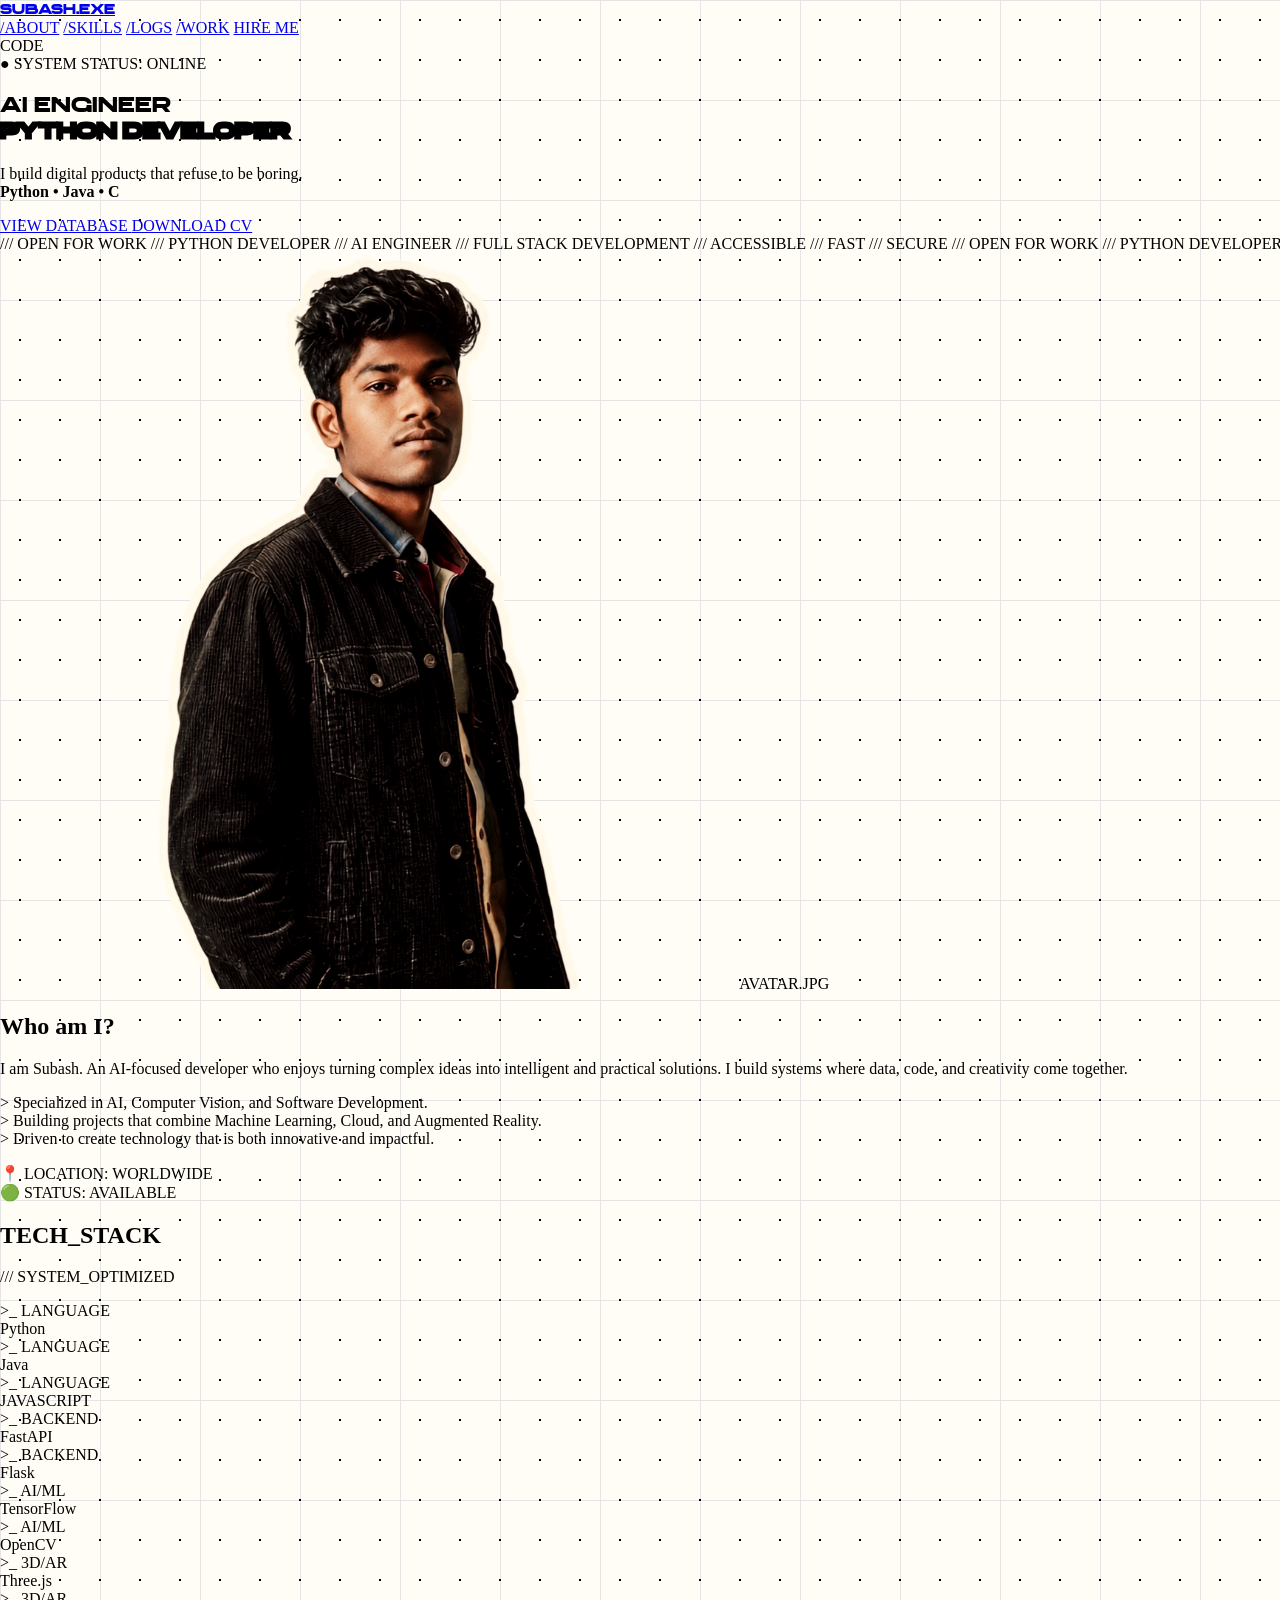
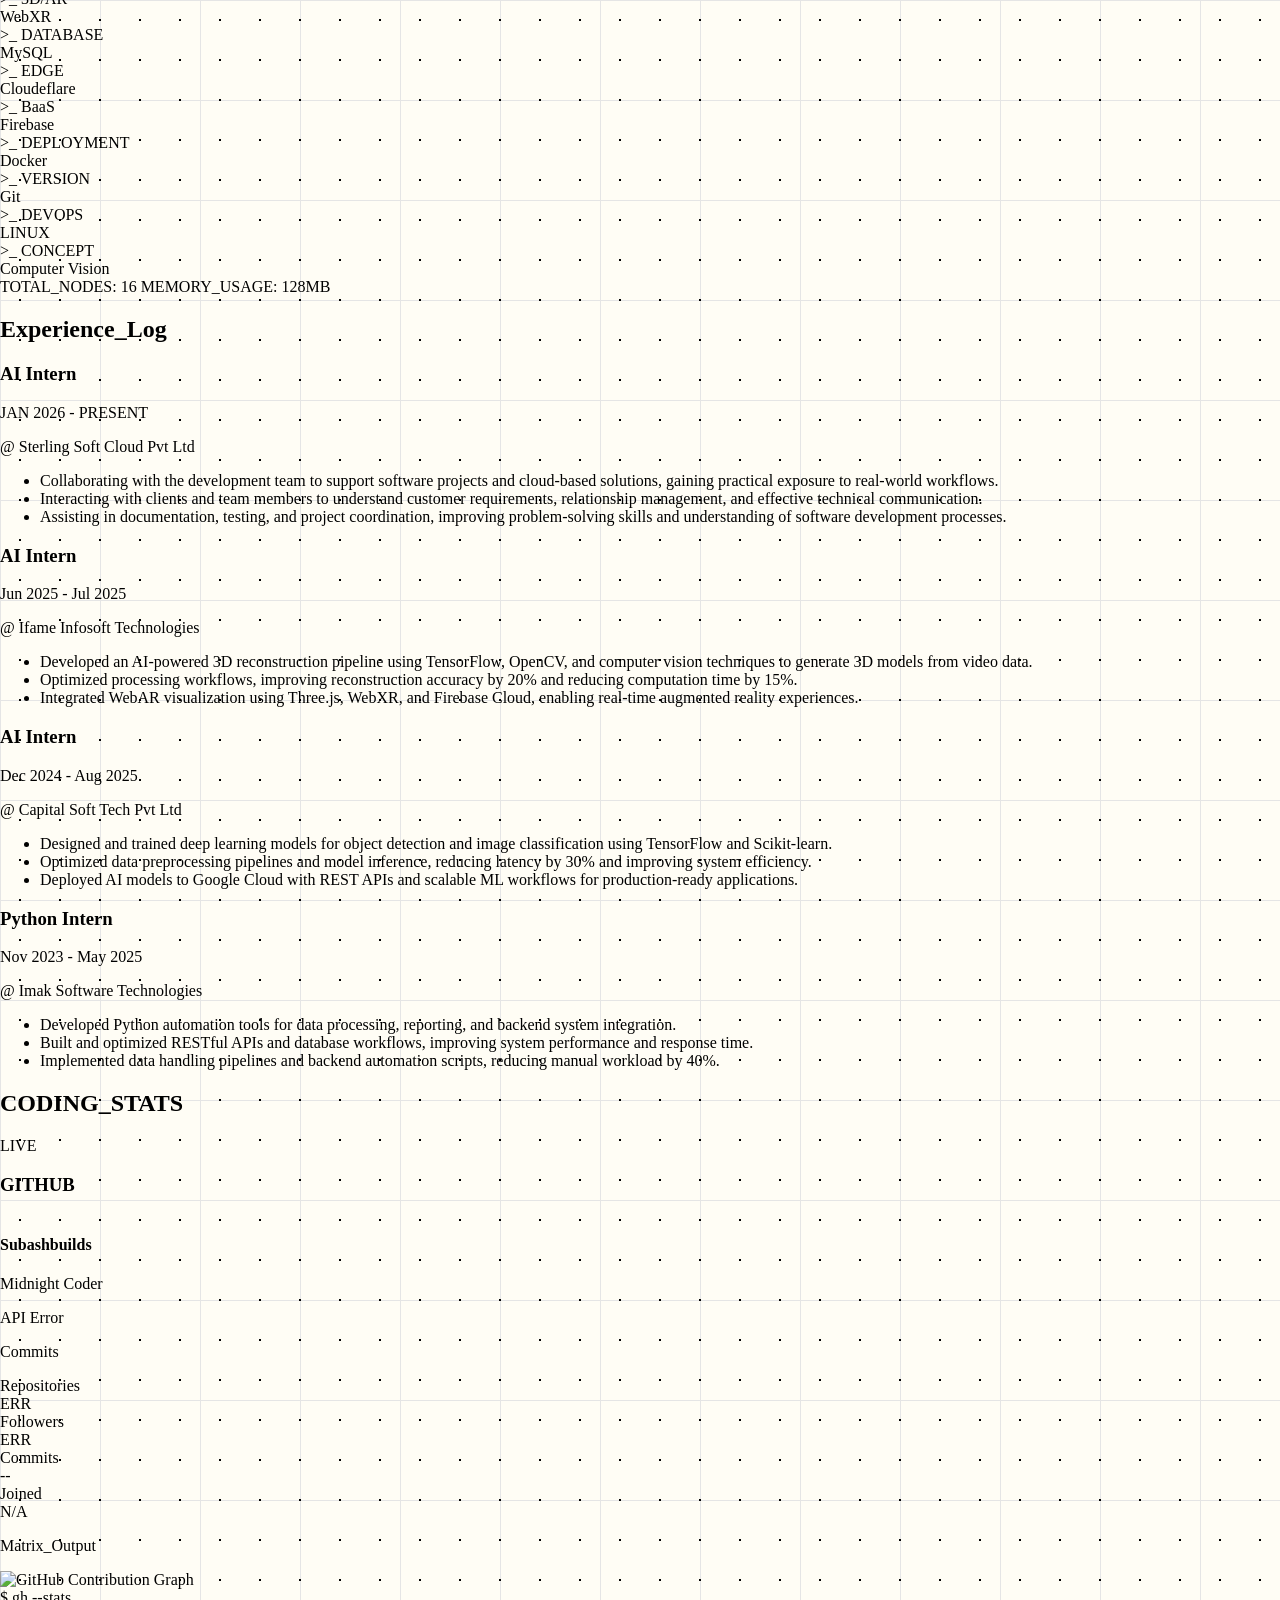
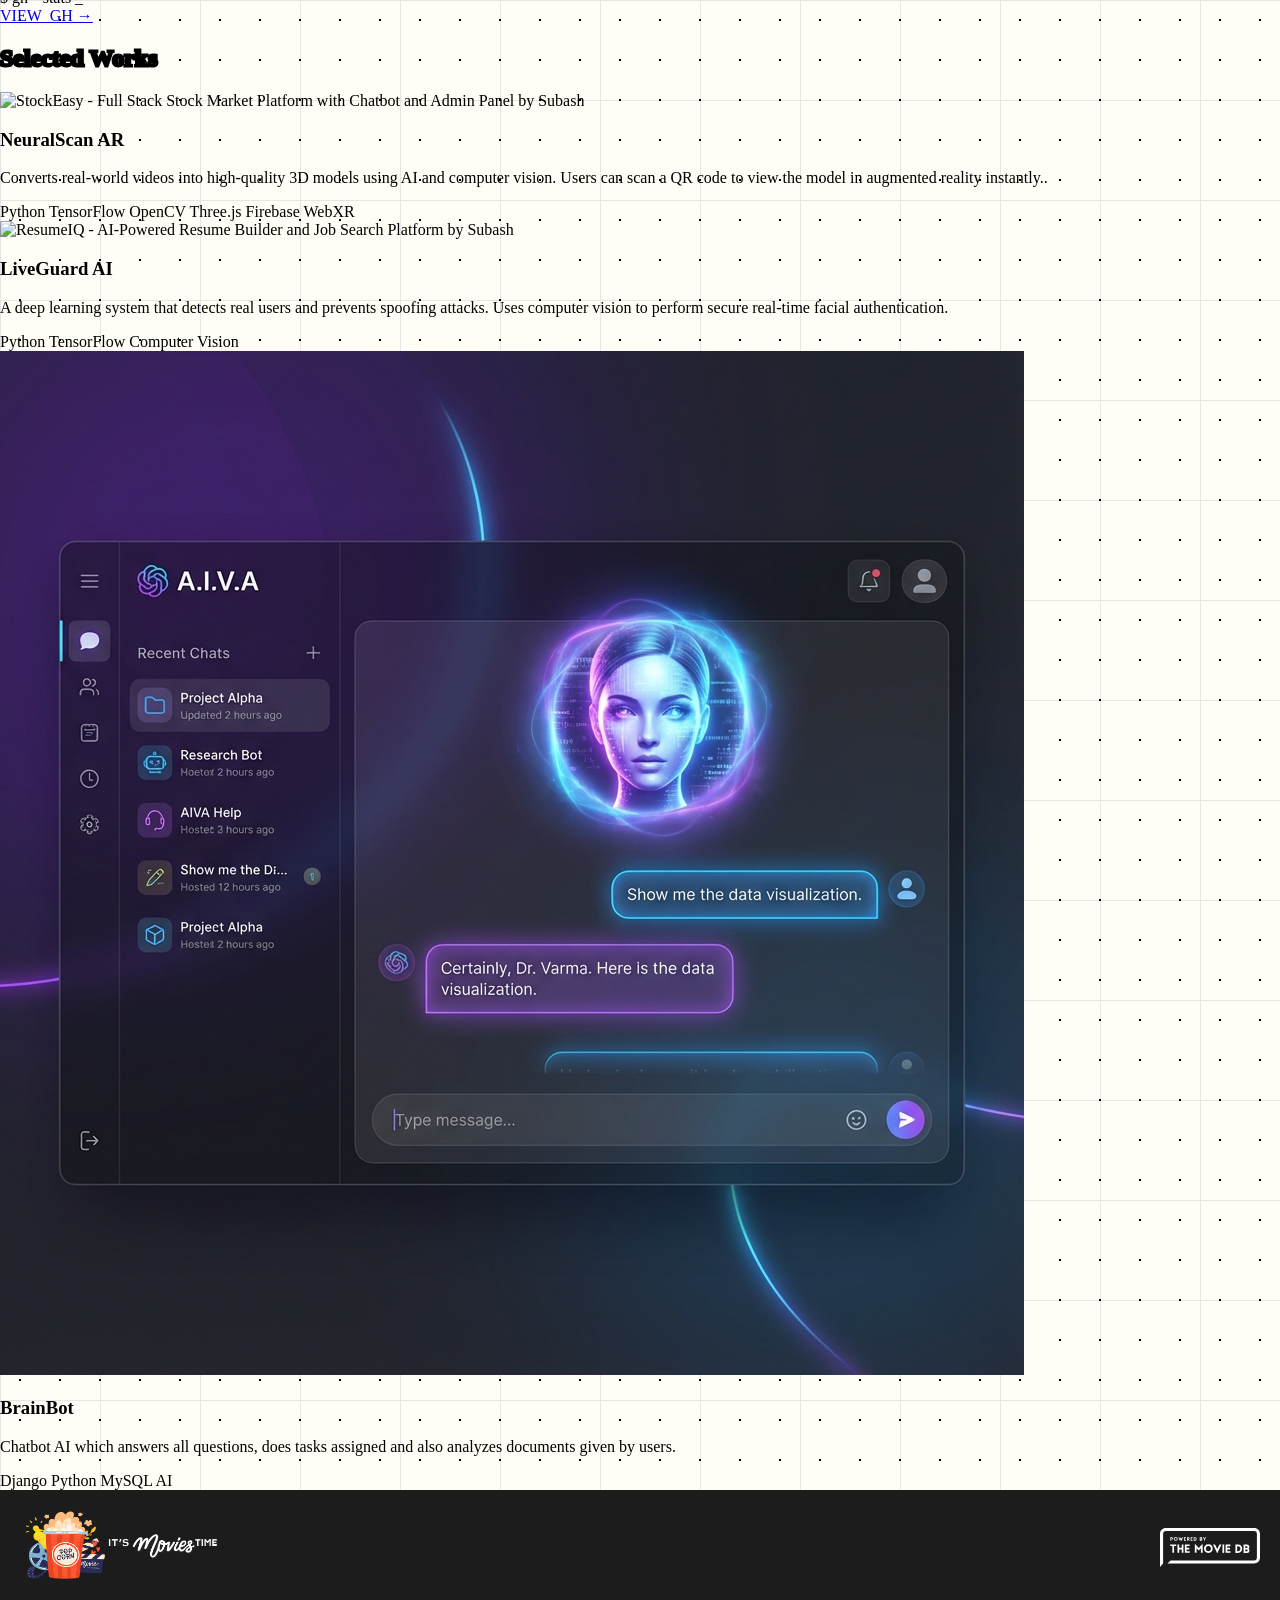
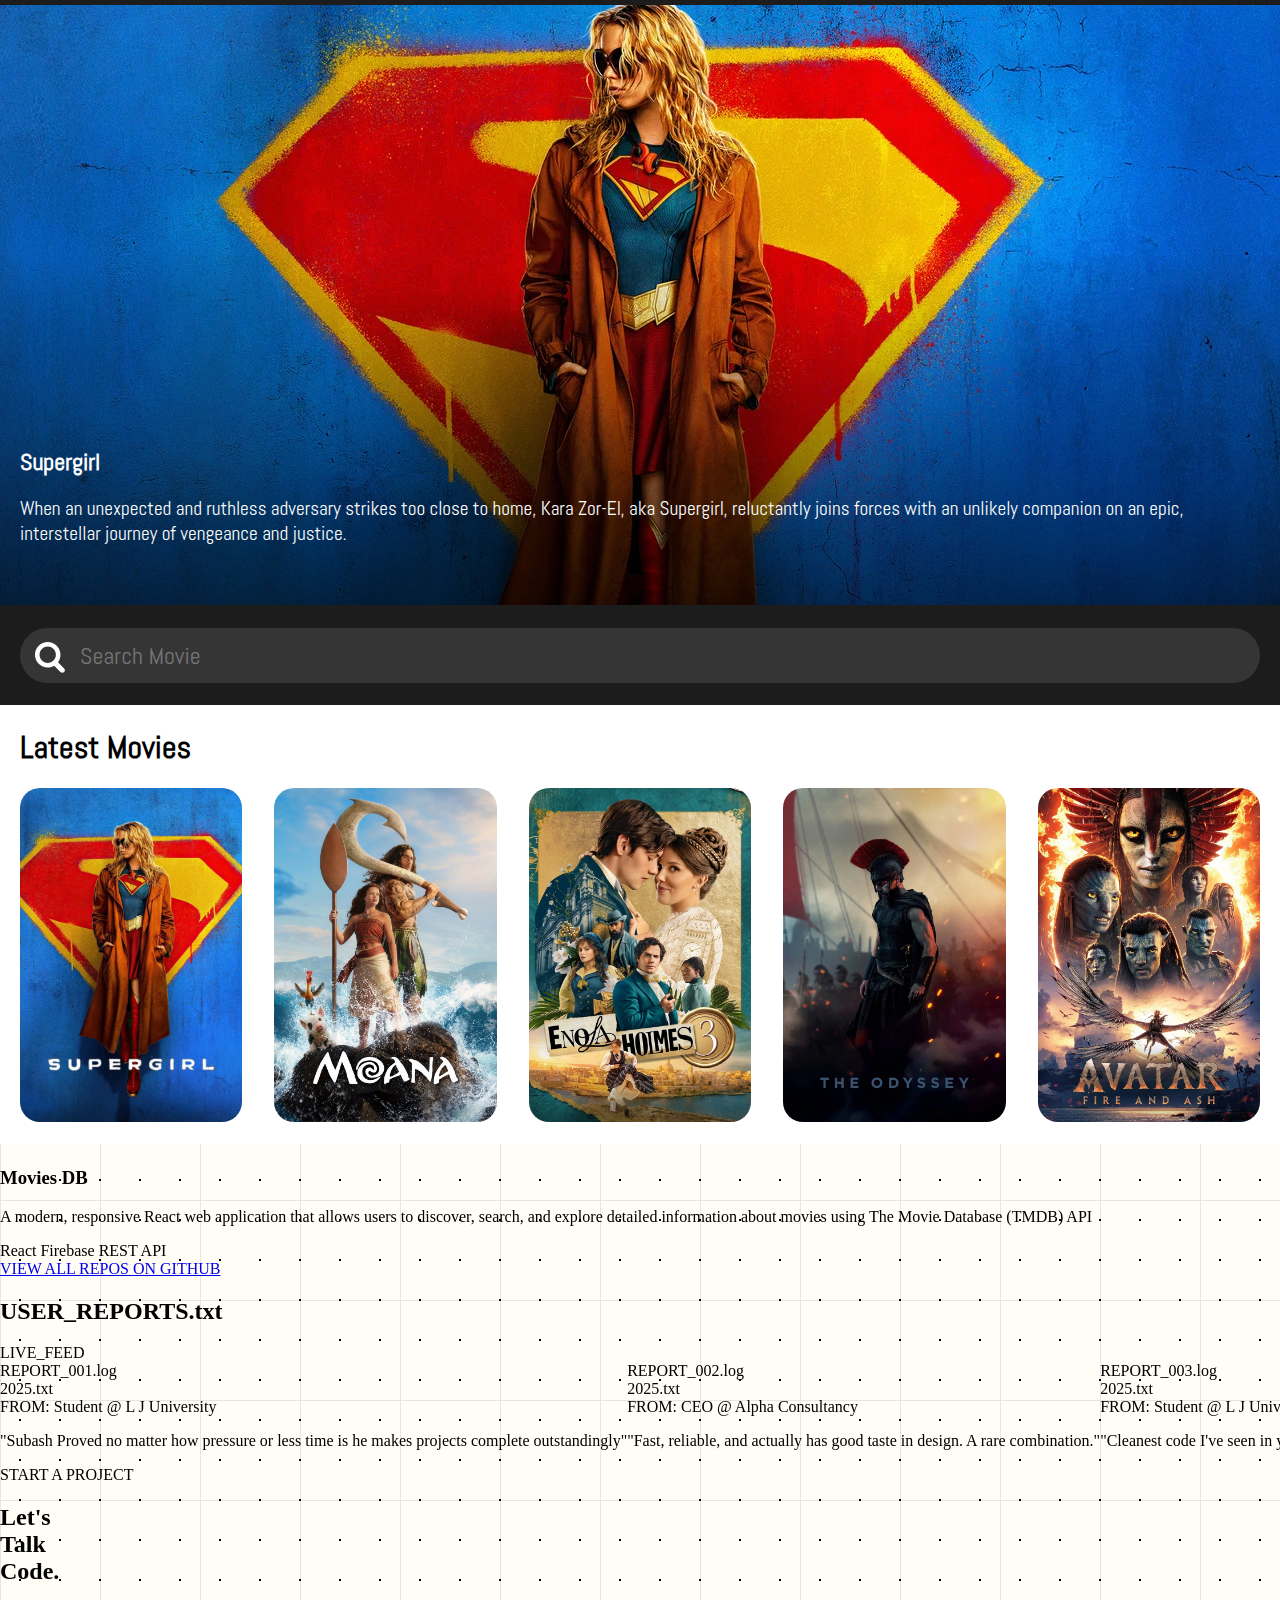
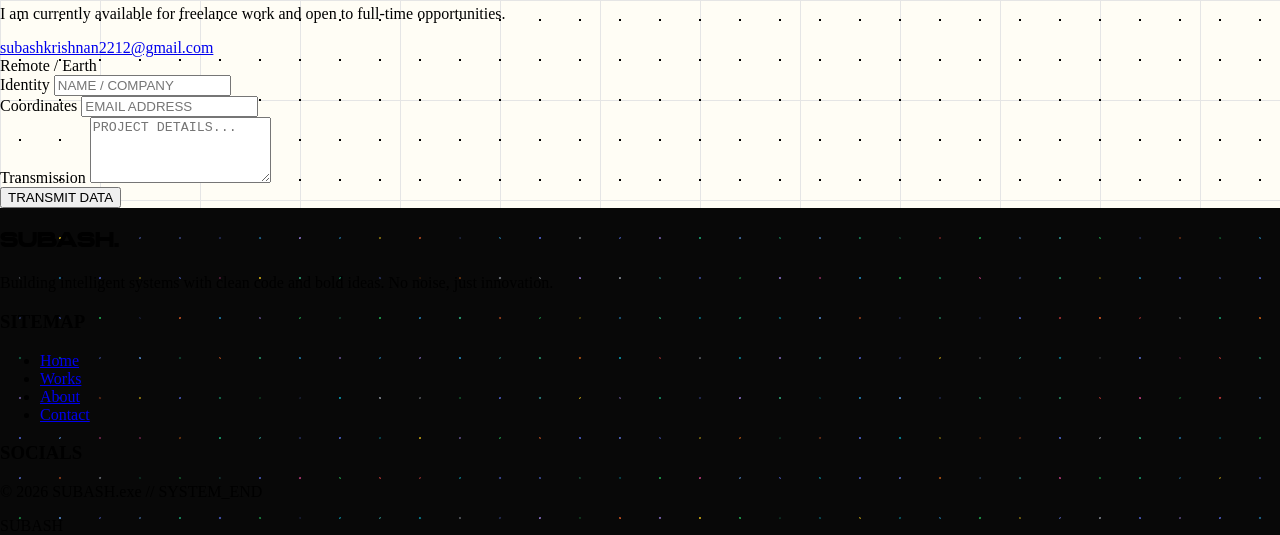
==== commit 2694177d: "Update Open Graph and Twitter image meta tags" ====
--- a/index.html
+++ b/index.html
@@ -30,7 +30,7 @@
     <meta property="og:title" content="Subash Krishnan Portfolio">
     <meta property="og:description"
         content="Professional Full Stack Developer specializing in high-performance NeoBrutalist web experiences.">
-    <meta property="og:image" content="https://arham-portfolio-v2.netlify.app/Assets/images/og-image.png">
+    <meta property="og:image" content="https://subash.is-a.dev/Assets/images/og.png">
 
     <!-- Twitter -->
     <meta property="twitter:card" content="summary_large_image">
@@ -38,7 +38,7 @@
     <meta property="twitter:title" content="SUBASH | Full Stack Brutalist">
     <meta property="twitter:description"
         content="Professional Full Stack Developer specializing in high-performance NeoBrutalist web experiences.">
-    <meta property="twitter:image" content="https://subash.is-a.dev/Assets/images/og-image.png">
+    <meta property="twitter:image" content="https://subash.is-a.dev/Assets/images/og.png">
 
     
     <title>Subash Krishnan Portfolio</title>
@@ -1416,4 +1416,4 @@
 </body>
 
 
-</html>+</html>
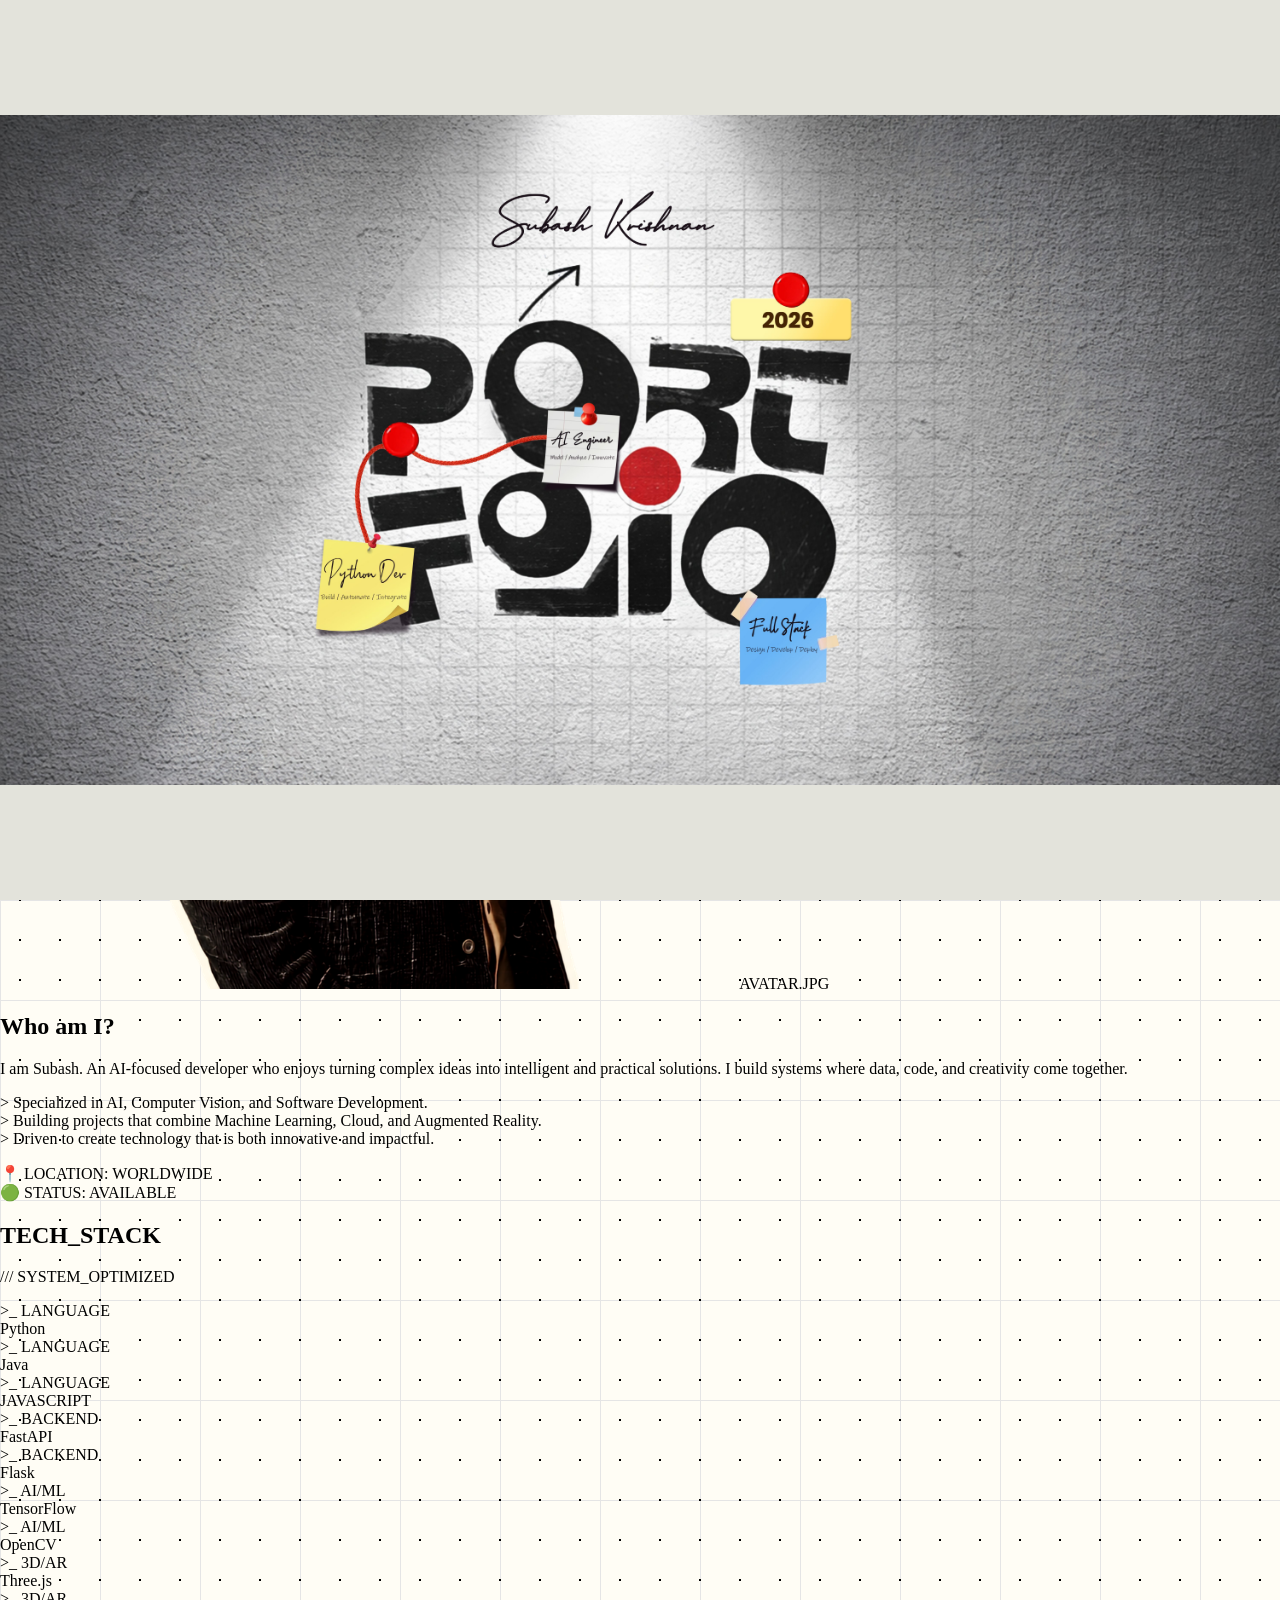
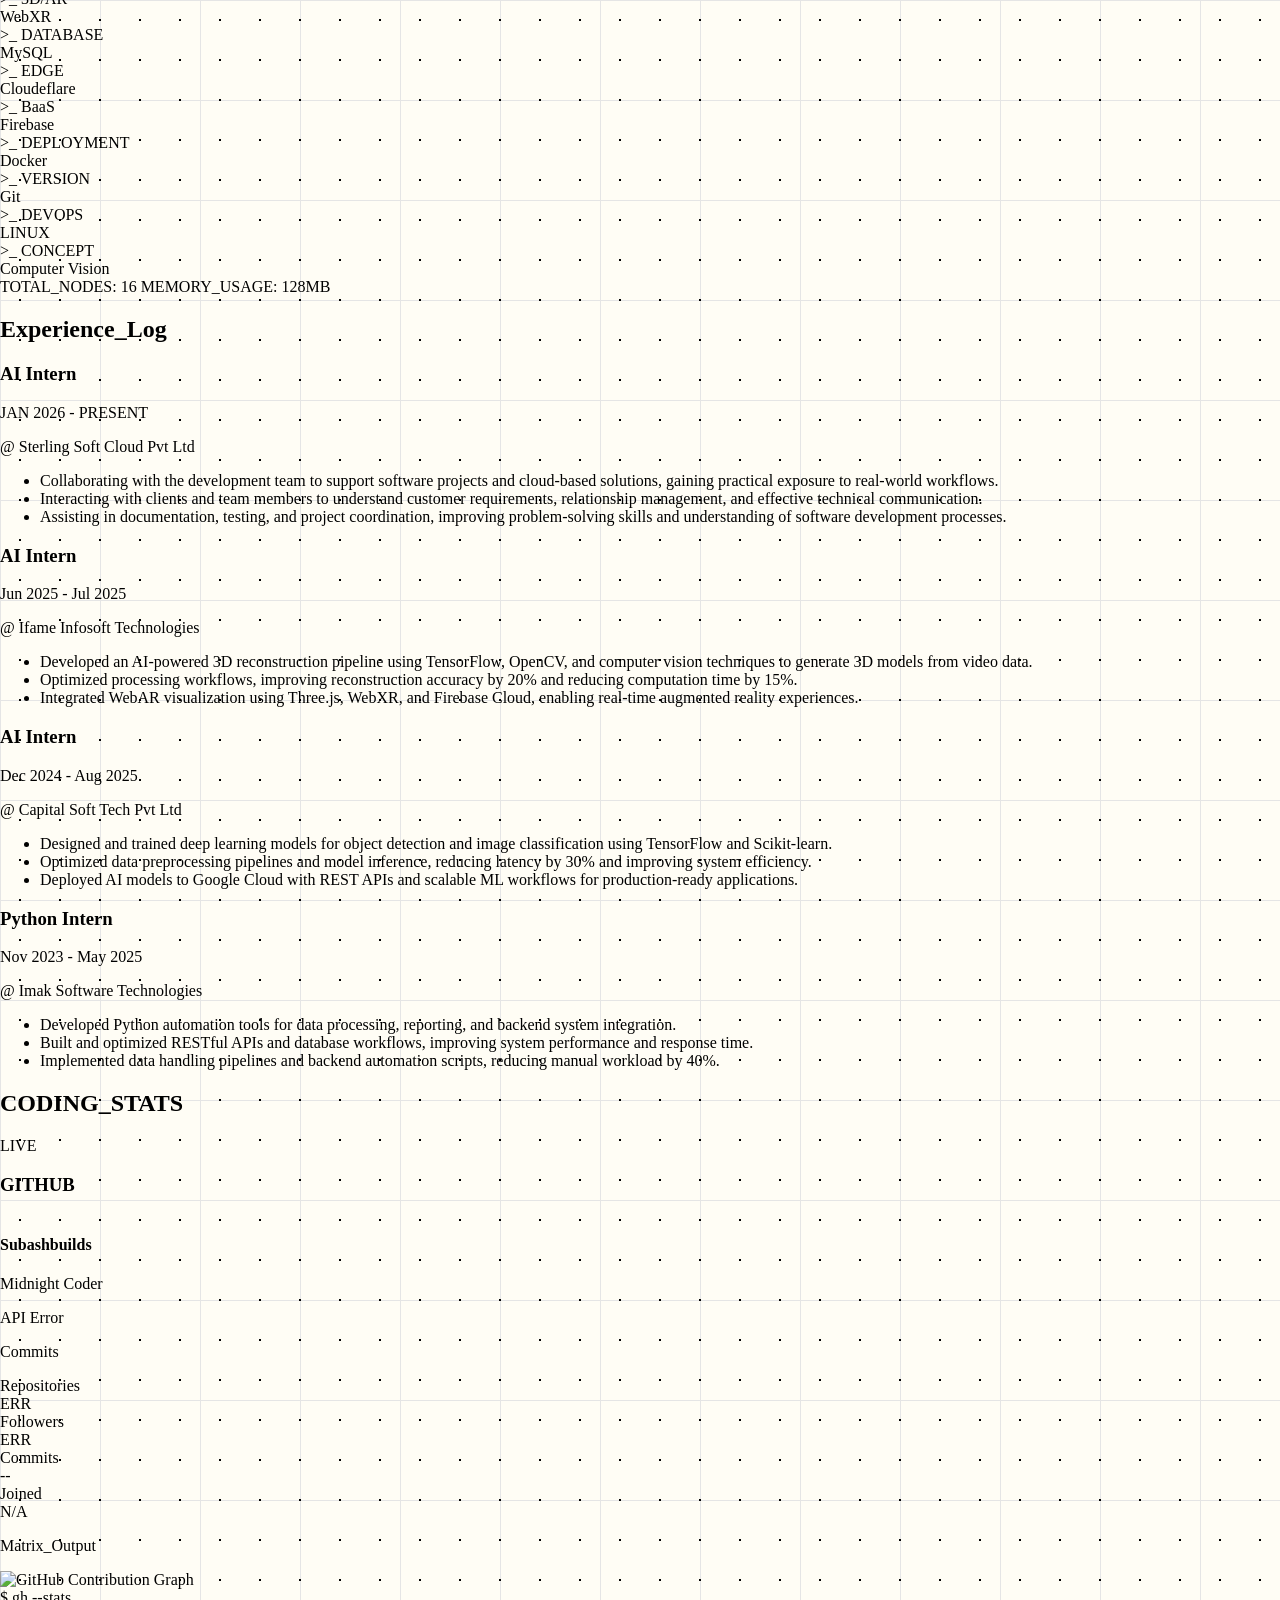
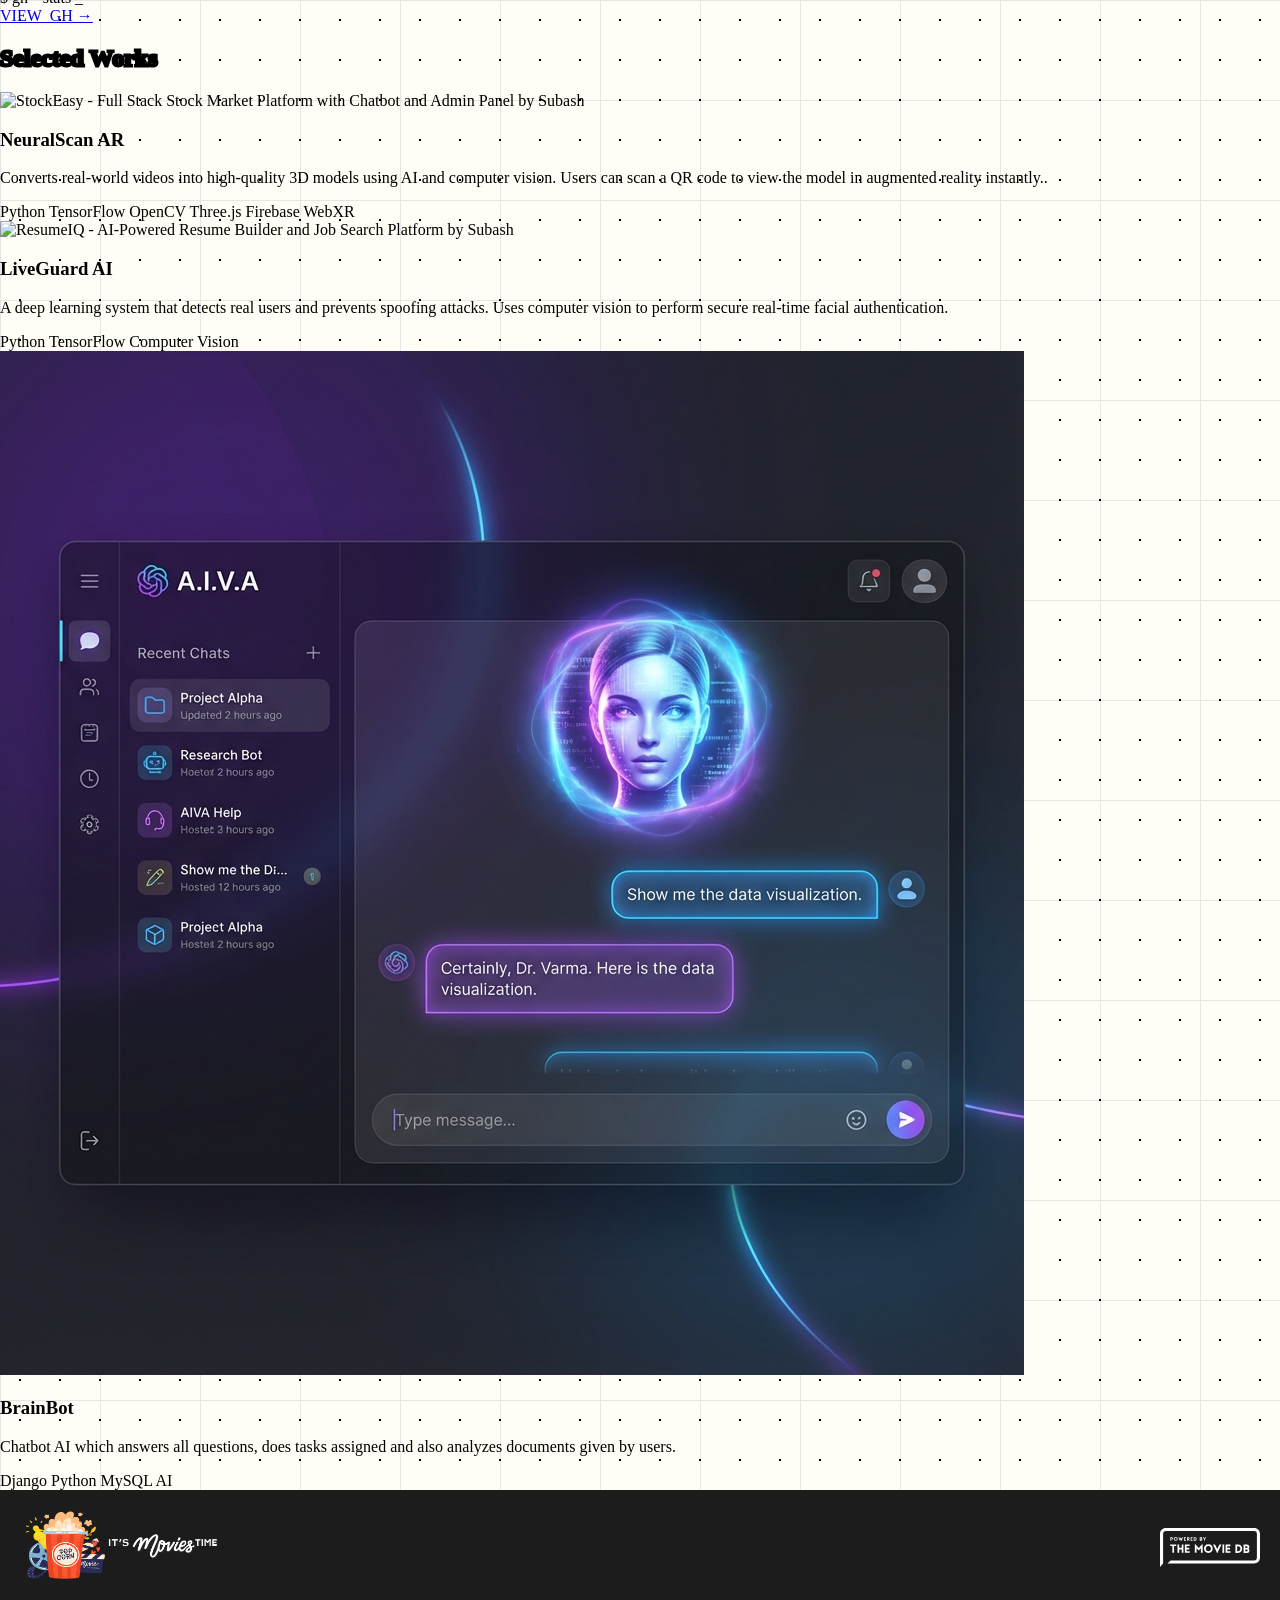
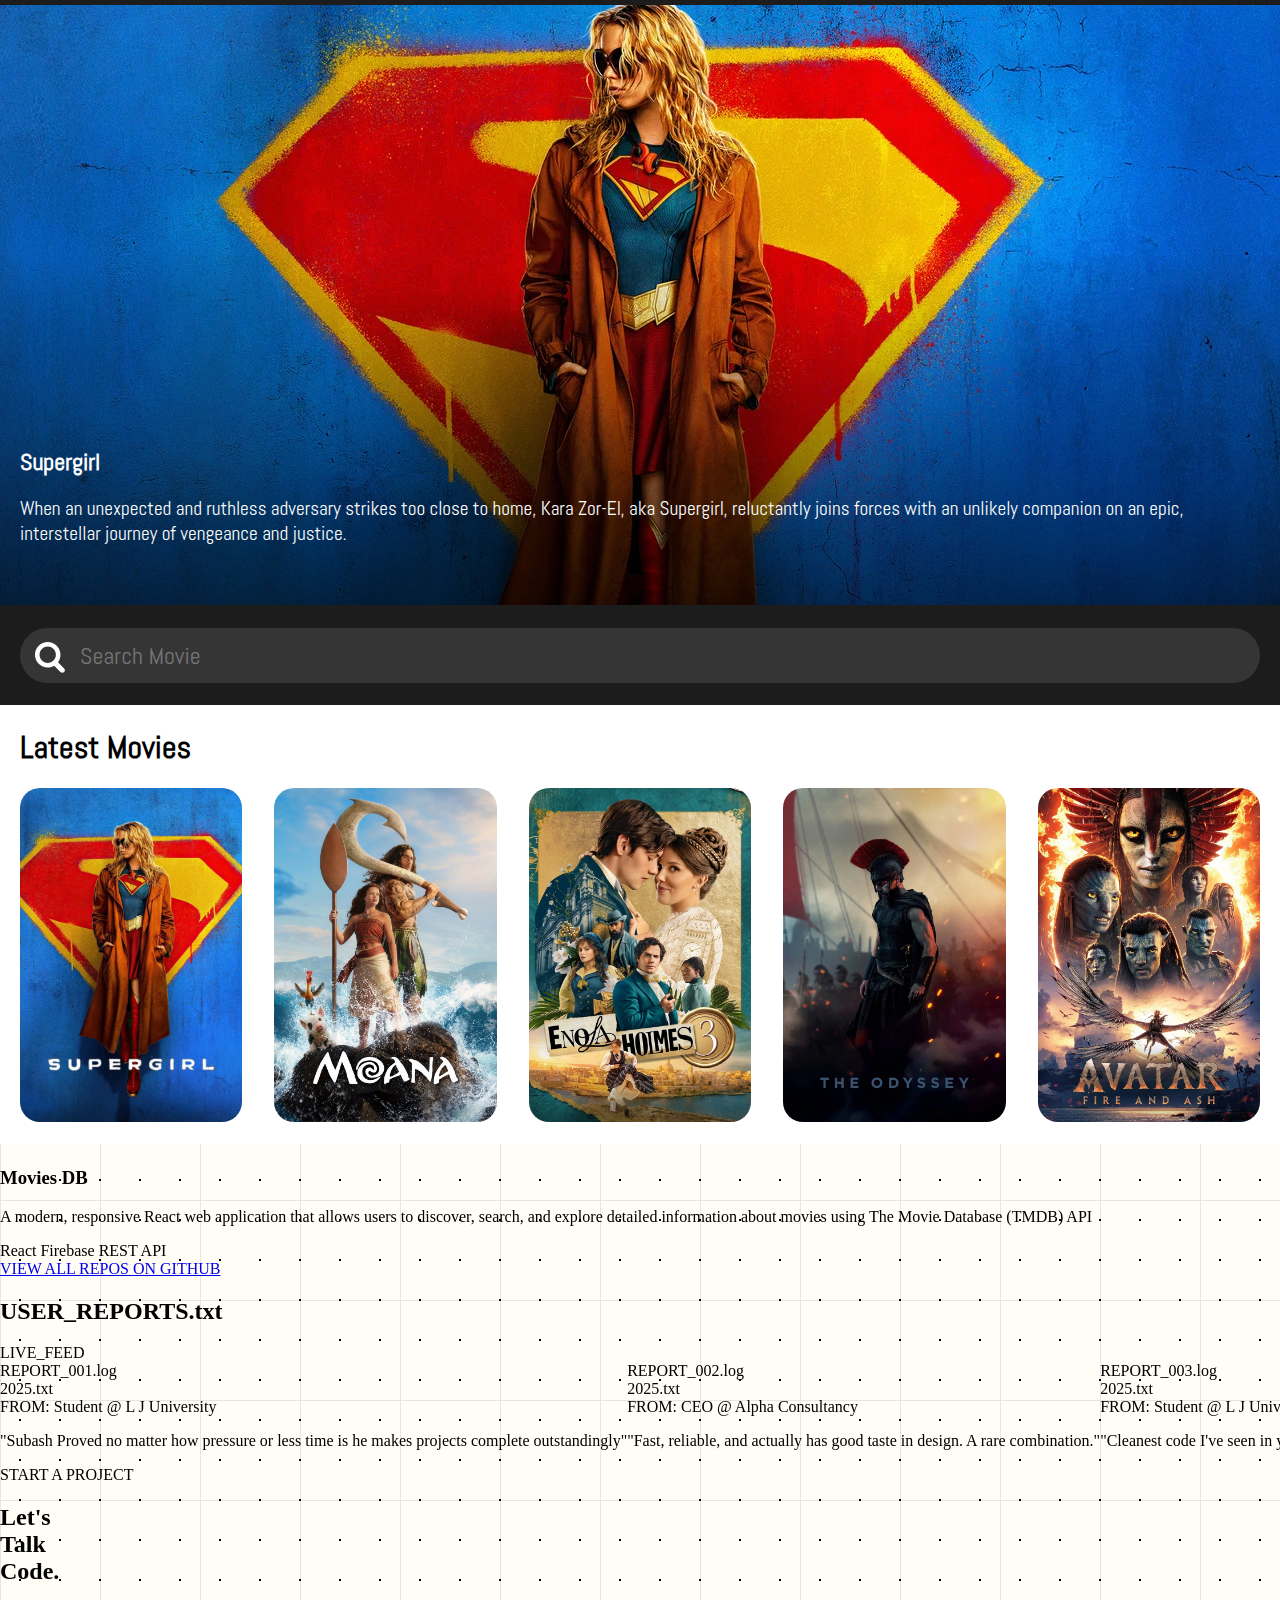
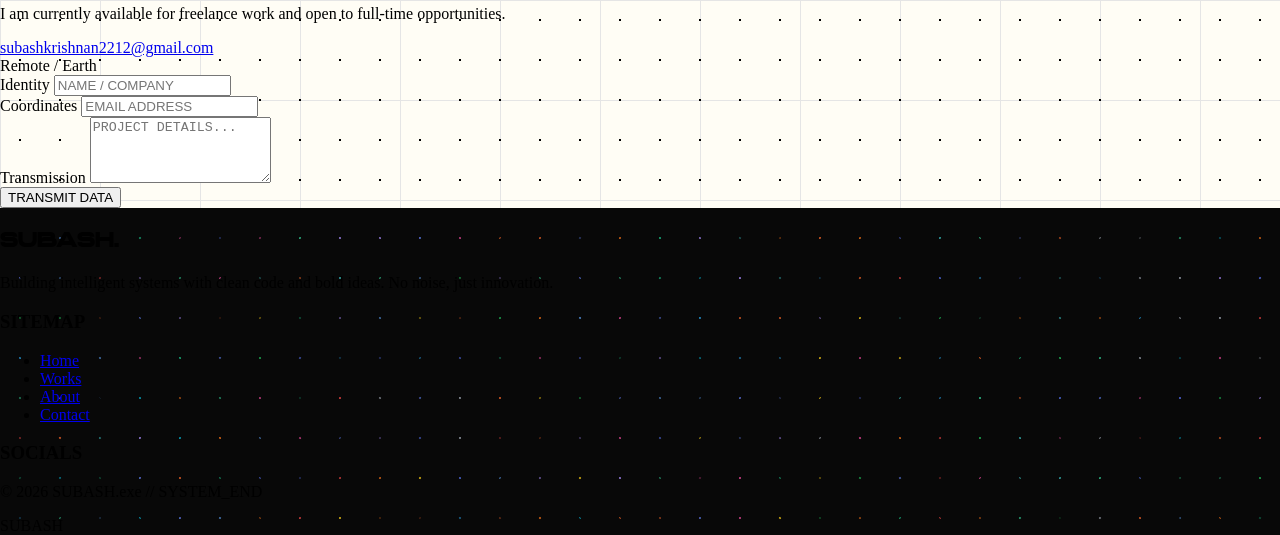
==== commit 4d3603d9: "update" ====
--- a/index.html
+++ b/index.html
@@ -231,6 +231,91 @@
 
 <body class="text-neo-black font-display antialiased selection:bg-neo-black selection:text-neo-yellow">
    
+  <!-- =====================================================================
+     SPLASH SCREEN — paste this whole block immediately after <body ...>
+     Everything below is inline-styled on purpose: it cannot be broken
+     by Tailwind's reset, a missing CSS file, or a wrong file path.
+     The only external dependency is the GSAP script tag at the bottom.
+     ===================================================================== -->
+<div id="splash-screen" style="position:fixed;top:0;left:0;width:100%;height:100%;z-index:999999;overflow:hidden;">
+
+  <!-- PHASE 1: plain PNG logo, stays untouched/unchanged until the animation starts overlapping it.
+       Uses <picture> to serve a different image on desktop vs mobile — swap the two file paths
+       below for your actual filenames. The breakpoint (769px) is the usual mobile/desktop split;
+       change min-width if you want it to switch at a different screen size. -->
+  <div id="splash-logo-wrap" style="position:absolute;top:0;left:0;width:100%;height:100%;z-index:2;display:flex;align-items:center;justify-content:center;background-color:#e3e3db;">
+    <picture>
+      <source media="(min-width: 769px)" srcset="Assets/images/splash-desktop.png">
+      <img id="splash-logo" src="Assets/images/splash-mobile.png" alt="Subash Krishnan"
+           style="width:100%;height:100%;object-fit:cover;display:block;opacity:0;">
+    </picture>
+  </div>
+
+  <!-- PHASE 2: Nvg8 stroke-reveal animation — transparent container so the
+       colored shapes visually draw straight over the still-visible logo,
+       and later reveal the real portfolio as they wipe away, with no
+       separate color backdrop or fade step at any point. -->
+  <section id="splash-intro" style="display:none;position:relative;width:100%;height:100%;overflow:hidden;z-index:3;">
+
+    <div class="splash-svg-container" style="position:absolute;top:50%;left:50%;transform:translate(-50%,-50%);width:300%;height:calc(100% - 7.5px);display:flex;flex-direction:column;justify-content:center;align-items:center;">
+
+      <div class="splash-svg-row" style="position:relative;flex:1;width:100%;height:100%;">
+        <svg id="splash-svg-top-1" width="3360" height="360" viewBox="0 0 3360 360" fill="none" xmlns="http://www.w3.org/2000/svg" style="position:absolute;top:50%;left:50%;transform:translate(-50%,-50%);width:100%;height:100%;overflow:visible;">
+          <path d="M180 180H3180" stroke="#FF6D38" stroke-width="360" stroke-miterlimit="3.8637" stroke-linecap="round" />
+        </svg>
+        <svg id="splash-svg-top-2" width="3360" height="360" viewBox="0 0 3360 360" fill="none" xmlns="http://www.w3.org/2000/svg" style="position:absolute;top:50%;left:50%;transform:translate(-50%,-50%);width:100%;height:100%;overflow:visible;">
+          <path d="M180 180H3180" stroke="#C6FE69" stroke-width="360" stroke-miterlimit="3.8637" stroke-linecap="round" />
+        </svg>
+        <svg id="splash-svg-top-3" width="3360" height="360" viewBox="0 0 3360 360" fill="none" xmlns="http://www.w3.org/2000/svg" style="position:absolute;top:50%;left:50%;transform:translate(-50%,-50%);width:100%;height:100%;overflow:visible;">
+          <path d="M180 180H3180" stroke="#7A78FF" stroke-width="360" stroke-miterlimit="3.8637" stroke-linecap="round" />
+        </svg>
+      </div>
+
+      <div class="splash-svg-row" style="position:relative;flex:1;width:100%;height:100%;">
+        <svg id="splash-svg-middle-1" width="3360" height="360" viewBox="0 0 3360 360" fill="none" xmlns="http://www.w3.org/2000/svg" style="position:absolute;top:50%;left:50%;transform:translate(-50%,-50%);width:100%;height:100%;overflow:visible;">
+          <path d="M180 180H3180" stroke="#7A78FF" stroke-width="360" stroke-miterlimit="3.8637" stroke-linecap="round" />
+        </svg>
+        <svg id="splash-svg-middle-2" width="3360" height="360" viewBox="0 0 3360 360" fill="none" xmlns="http://www.w3.org/2000/svg" style="position:absolute;top:50%;left:50%;transform:translate(-50%,-50%);width:100%;height:100%;overflow:visible;">
+          <path d="M180 180H3180" stroke="#B9DDFD" stroke-width="360" stroke-miterlimit="3.8637" stroke-linecap="round" />
+        </svg>
+        <svg id="splash-svg-middle-3" width="3360" height="360" viewBox="0 0 3360 360" fill="none" xmlns="http://www.w3.org/2000/svg" style="position:absolute;top:50%;left:50%;transform:translate(-50%,-50%);width:100%;height:100%;overflow:visible;">
+          <path d="M180 180H3180" stroke="#C6FE69" stroke-width="360" stroke-miterlimit="3.8637" stroke-linecap="round" />
+        </svg>
+      </div>
+
+      <div class="splash-svg-row" style="position:relative;flex:1;width:100%;height:100%;">
+        <svg id="splash-svg-bottom-1" width="3360" height="360" viewBox="0 0 3360 360" fill="none" xmlns="http://www.w3.org/2000/svg" style="position:absolute;top:50%;left:50%;transform:translate(-50%,-50%);width:100%;height:100%;overflow:visible;">
+          <path d="M180 180H3180" stroke="#FFC412" stroke-width="360" stroke-miterlimit="3.8637" stroke-linecap="round" />
+        </svg>
+        <svg id="splash-svg-bottom-2" width="3360" height="360" viewBox="0 0 3360 360" fill="none" xmlns="http://www.w3.org/2000/svg" style="position:absolute;top:50%;left:50%;transform:translate(-50%,-50%);width:100%;height:100%;overflow:visible;">
+          <path d="M180 180H3180" stroke="#FF6D38" stroke-width="360" stroke-miterlimit="3.8637" stroke-linecap="round" />
+        </svg>
+        <svg id="splash-svg-bottom-3" width="3360" height="360" viewBox="0 0 3360 360" fill="none" xmlns="http://www.w3.org/2000/svg" style="position:absolute;top:50%;left:50%;transform:translate(-50%,-50%);width:100%;height:100%;overflow:visible;">
+          <path d="M180 180H3180" stroke="#B9DDFD" stroke-width="360" stroke-miterlimit="3.8637" stroke-linecap="round" />
+        </svg>
+      </div>
+
+    </div>
+
+    <div class="splash-svg-container-2" style="position:absolute;top:50%;left:50%;transform:translate(-50%,-50%);width:300%;height:calc(100% - 7.5px);display:flex;flex-direction:column;justify-content:center;align-items:center;">
+      <div class="splash-svg-row" style="position:relative;flex:1;width:100%;height:100%;"></div>
+
+      <div class="splash-svg-row" style="position:relative;flex:1;width:100%;height:100%;">
+        <svg id="splash-svg-curve-1" width="2248" height="1112" viewBox="0 0 2248 1112" fill="none" xmlns="http://www.w3.org/2000/svg" style="position:absolute;top:0%;left:40%;height:310%;object-fit:contain;transform:translate(-50%,-1%);">
+          <path d="M180 180.538C1512.01 180.54 1718.64 133.099 2067.5 931.594" stroke="#ffc412" stroke-width="360" stroke-miterlimit="3.8637" stroke-linecap="round" />
+        </svg>
+        <svg id="splash-svg-curve-2" width="2248" height="1112" viewBox="0 0 2248 1112" fill="none" xmlns="http://www.w3.org/2000/svg" style="position:absolute;top:0%;left:40%;height:310%;object-fit:contain;transform:translate(-50%,-1%);">
+          <path d="M180 180.538C1512.01 180.54 1718.64 133.099 2067.5 931.594" stroke="#FF6D38" stroke-width="360" stroke-miterlimit="3.8637" stroke-linecap="round" />
+        </svg>
+      </div>
+
+      <div class="splash-svg-row" style="position:relative;flex:1;width:100%;height:100%;"></div>
+    </div>
+
+  </section>
+</div>
+<!-- ============ SPLASH SCREEN MARKUP — END ============ -->
+
 
     <div id="cursor" class="w-6 h-6 bg-white rounded-full border-2 border-black hidden lg:block"></div>
 
@@ -1413,6 +1498,168 @@
 <script src="/Assets/js/shape-wave.js"></script>
 <script src="/Assets/js/pixel-canvas.js"></script>
 
+<script src="https://cdn.jsdelivr.net/npm/gsap@3.12.5/dist/gsap.min.js"></script>
+<!-- =====================================================================
+     SPLASH SCREEN SCRIPT — paste this immediately before </body>,
+     AFTER the GSAP script tag:
+
+     <script src="https://cdn.jsdelivr.net/npm/gsap@3.12.5/dist/gsap.min.js"></script>
+     ===================================================================== -->
+<script>
+(function () {
+  "use strict";
+
+  var LOGO_DURATION = 2500;          // ms the PNG logo shows before the animation starts overlapping it
+  var ANIMATION_DURATION = 3000;     // ms the shape animation takes to play
+  var LOGO_REMOVE_AT_PROGRESS = 0.4; // hide the logo instantly once the animation reaches this much progress
+  var LOGO_FADE_IN_DURATION = 500;   // ms for the logo image to fade in on load
+
+  document.addEventListener("DOMContentLoaded", init);
+
+  function init() {
+    var splash = document.getElementById("splash-screen");
+    if (!splash) return;
+
+    var logoWrap = document.getElementById("splash-logo-wrap");
+    var logoImg = document.getElementById("splash-logo");
+    var introSection = document.getElementById("splash-intro");
+    var logoRemoved = false;
+
+    document.documentElement.style.overflow = "hidden";
+    document.body.style.overflow = "hidden";
+
+    // Fade the logo in from the markup's opacity:0 starting state. The
+    // double rAF forces the browser to paint that initial state first,
+    // so the transition to opacity:1 actually animates instead of
+    // jumping straight there.
+    logoImg.style.transition = "opacity " + LOGO_FADE_IN_DURATION + "ms ease";
+    requestAnimationFrame(function () {
+      requestAnimationFrame(function () {
+        logoImg.style.opacity = "1";
+      });
+    });
+
+    // Widen the rows on small screens (same responsive behavior as the
+    // original scroll animation), done in JS since there's no stylesheet.
+    if (window.innerWidth <= 1000) {
+      introSection.querySelectorAll(".splash-svg-container, .splash-svg-container-2").forEach(function (el) {
+        el.style.width = "1000%";
+      });
+    }
+
+    // Safety net: never leave the site hidden behind the splash if
+    // something goes wrong (e.g. GSAP fails to load).
+    var safetyTimer = setTimeout(finishSplash, 12000);
+
+    setTimeout(showAnimation, LOGO_DURATION);
+
+    function showAnimation() {
+      // The logo is left completely untouched here — no fade, no display
+      // change. The animation simply starts on top of it (it sits at a
+      // higher z-index) so the shapes visually draw over the still-visible
+      // logo, exactly like the reference clip.
+      introSection.style.display = "block";
+
+      if (typeof gsap === "undefined") {
+        finishSplash();
+        return;
+      }
+
+      prepareStrokePaths();
+
+      var tl = buildTimeline();
+      var naturalDuration = tl.duration() || 1;
+      tl.timeScale(naturalDuration / (ANIMATION_DURATION / 1000));
+
+      tl.eventCallback("onUpdate", function () {
+        if (!logoRemoved && tl.progress() >= LOGO_REMOVE_AT_PROGRESS) {
+          logoRemoved = true;
+          logoWrap.style.display = "none"; // instant removal, no transition
+        }
+      });
+      tl.eventCallback("onComplete", finishSplash);
+      tl.play(0);
+    }
+
+    function prepareStrokePaths() {
+      introSection.querySelectorAll(".splash-svg-row svg path").forEach(function (originalPath) {
+        var borderPath = originalPath.cloneNode(true);
+        var originalWidth = parseInt(originalPath.getAttribute("stroke-width"), 10);
+        borderPath.setAttribute("stroke", "#0f0f0f");
+        borderPath.setAttribute("stroke-width", originalWidth + 10);
+        originalPath.parentElement.insertBefore(borderPath, originalPath);
+      });
+
+      introSection.querySelectorAll(".splash-svg-container-2 svg").forEach(function (svg) {
+        var viewBox = svg.getAttribute("viewBox");
+        if (!viewBox) return;
+        var parts = viewBox.split(" ").map(Number);
+        svg.setAttribute(
+          "viewBox",
+          parts[0] + " " + (parts[1] - 10) + " " + parts[2] + " " + (parts[3] + 20)
+        );
+      });
+
+      introSection.querySelectorAll(".splash-svg-row svg path").forEach(function (path) {
+        var len = path.getTotalLength();
+        path.style.strokeDasharray = len;
+        path.style.strokeDashoffset = len;
+      });
+    }
+
+    function buildTimeline() {
+      var tl = gsap.timeline({ paused: true });
+
+      var strokeRevealOrder = [
+        "splash-svg-top-1", "splash-svg-bottom-1", "splash-svg-middle-1",
+        "splash-svg-top-2", "splash-svg-bottom-2", "splash-svg-middle-2",
+        "splash-svg-top-3", "splash-svg-middle-3", "splash-svg-bottom-3",
+      ];
+
+      strokeRevealOrder.forEach(function (id, index) {
+        var paths = introSection.querySelectorAll("#" + id + " path");
+        tl.to(paths, { strokeDashoffset: 0, duration: 1.5, ease: "power2.out" }, index * 0.3);
+      });
+
+      var curveStrokeOrder = ["splash-svg-curve-1", "splash-svg-curve-2"];
+      var curveStartTime = 5 * 0.3 + 0.3;
+
+      curveStrokeOrder.forEach(function (id, index) {
+        var paths = introSection.querySelectorAll("#" + id + " path");
+        if (!paths.length) return;
+        var pathLength = paths[0].getTotalLength();
+        var curveStartAt = curveStartTime + index * 1;
+
+        tl.to(paths, { strokeDashoffset: 0, duration: 1, ease: "power2.out" }, curveStartAt);
+        tl.to(paths, { strokeDashoffset: -pathLength, duration: 1.5, ease: "power2.inOut" }, curveStartAt + 1);
+      });
+
+      var svgRows = introSection.querySelectorAll(".splash-svg-container .splash-svg-row");
+      tl.to(svgRows, { xPercent: 100, duration: 2, ease: "power3.inOut", stagger: 0.15 }, ">-0.5");
+
+      // No background color set anywhere in the markup — as each bar wipes
+      // away it reveals the real portfolio directly underneath, not a
+      // solid color panel.
+      return tl;
+    }
+
+    function finishSplash() {
+      clearTimeout(safetyTimer);
+      if (!splash || splash.dataset.done === "1") return;
+      splash.dataset.done = "1";
+
+      // Instant removal — no fade, no delay. The animation's own wipe
+      // has already revealed the portfolio, so this just cleans up
+      // the now-empty overlay immediately.
+      document.documentElement.style.overflow = "";
+      document.body.style.overflow = "";
+      if (splash.parentNode) splash.parentNode.removeChild(splash);
+    }
+  }
+})();
+</script>
+
+
 </body>
 
 
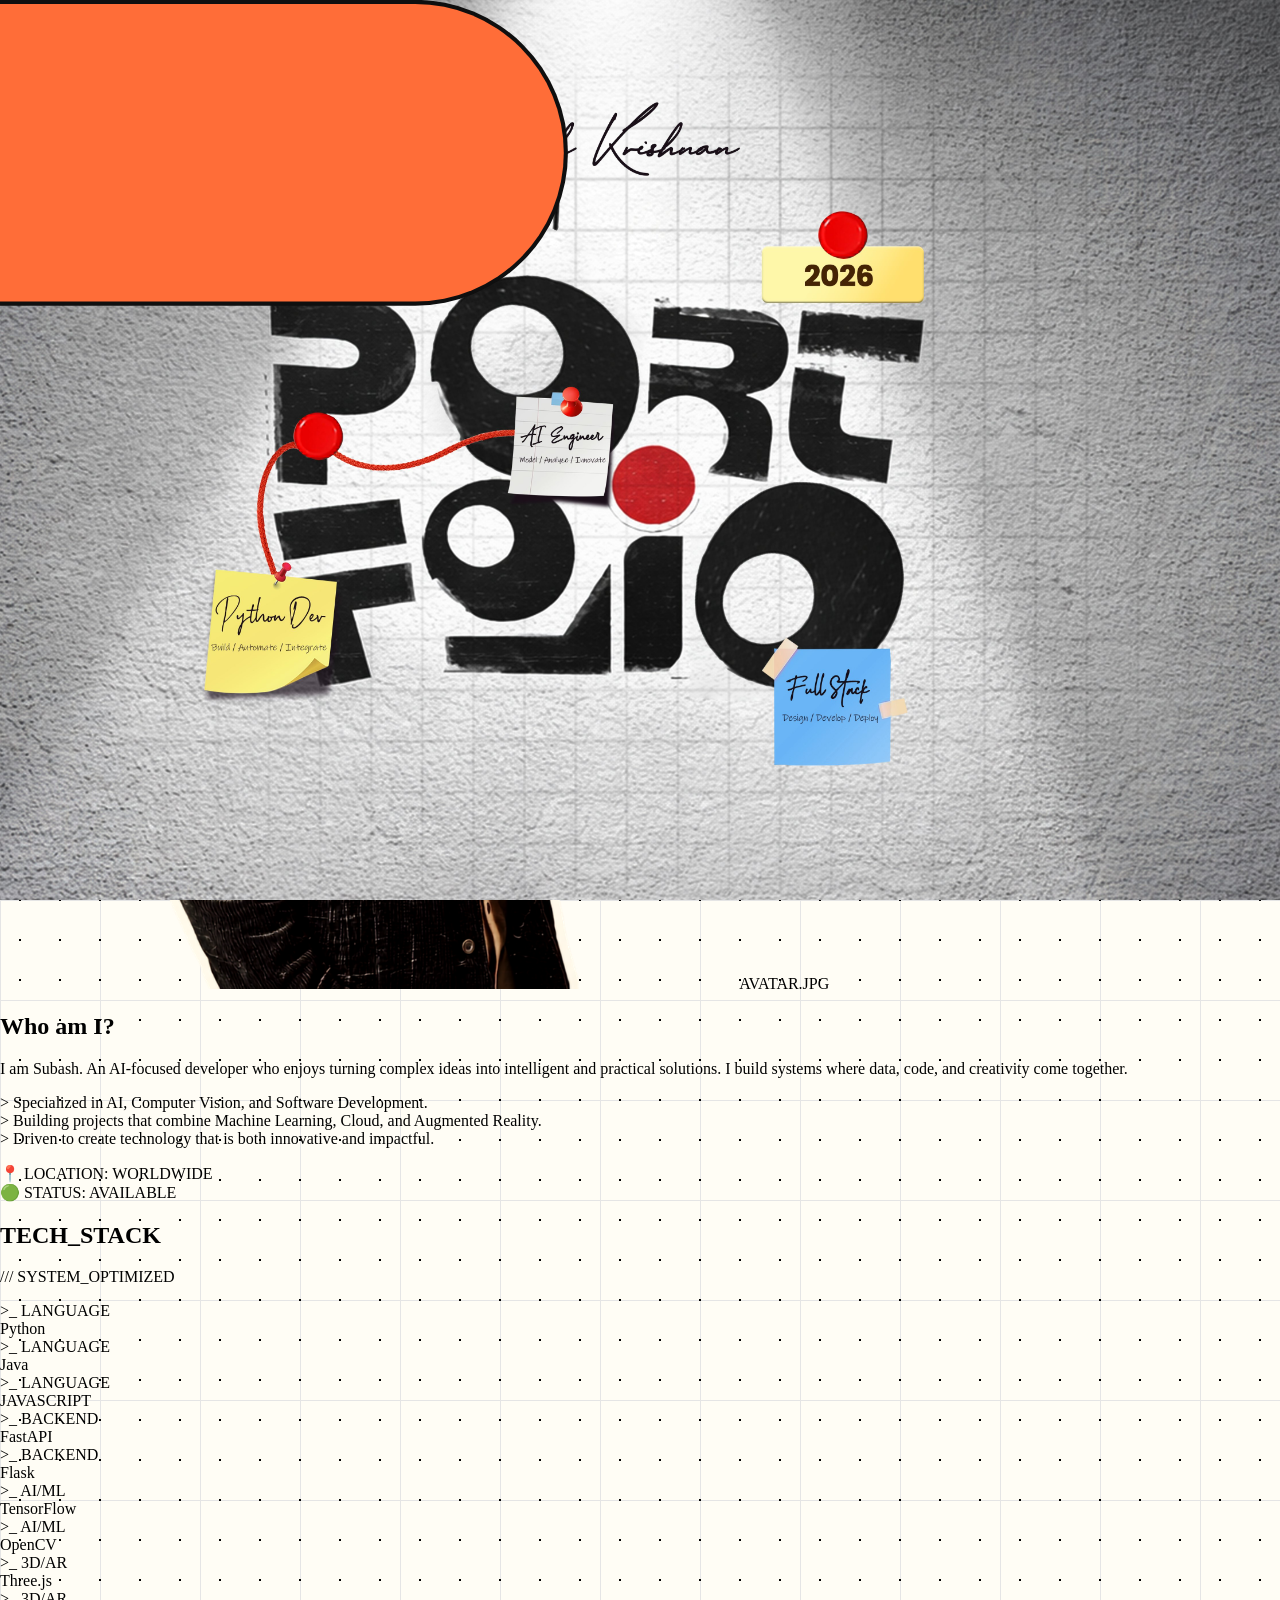
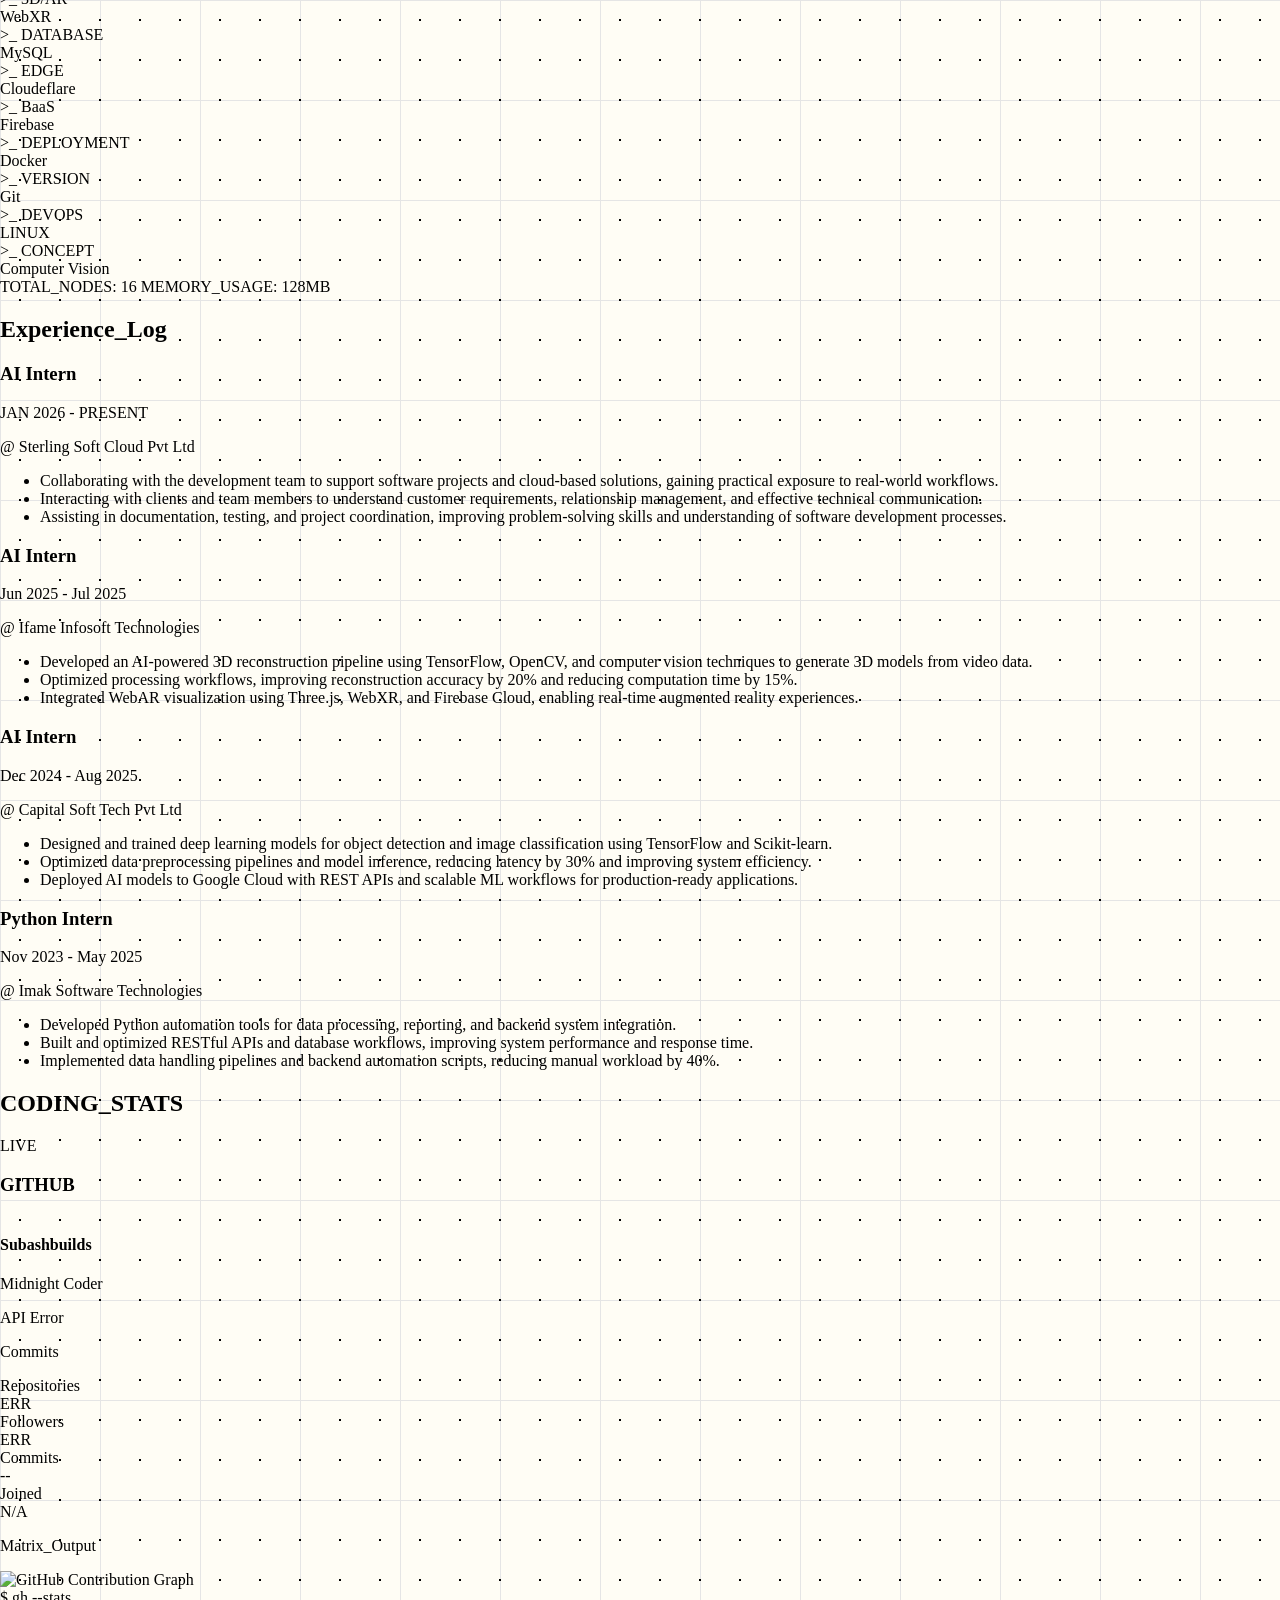
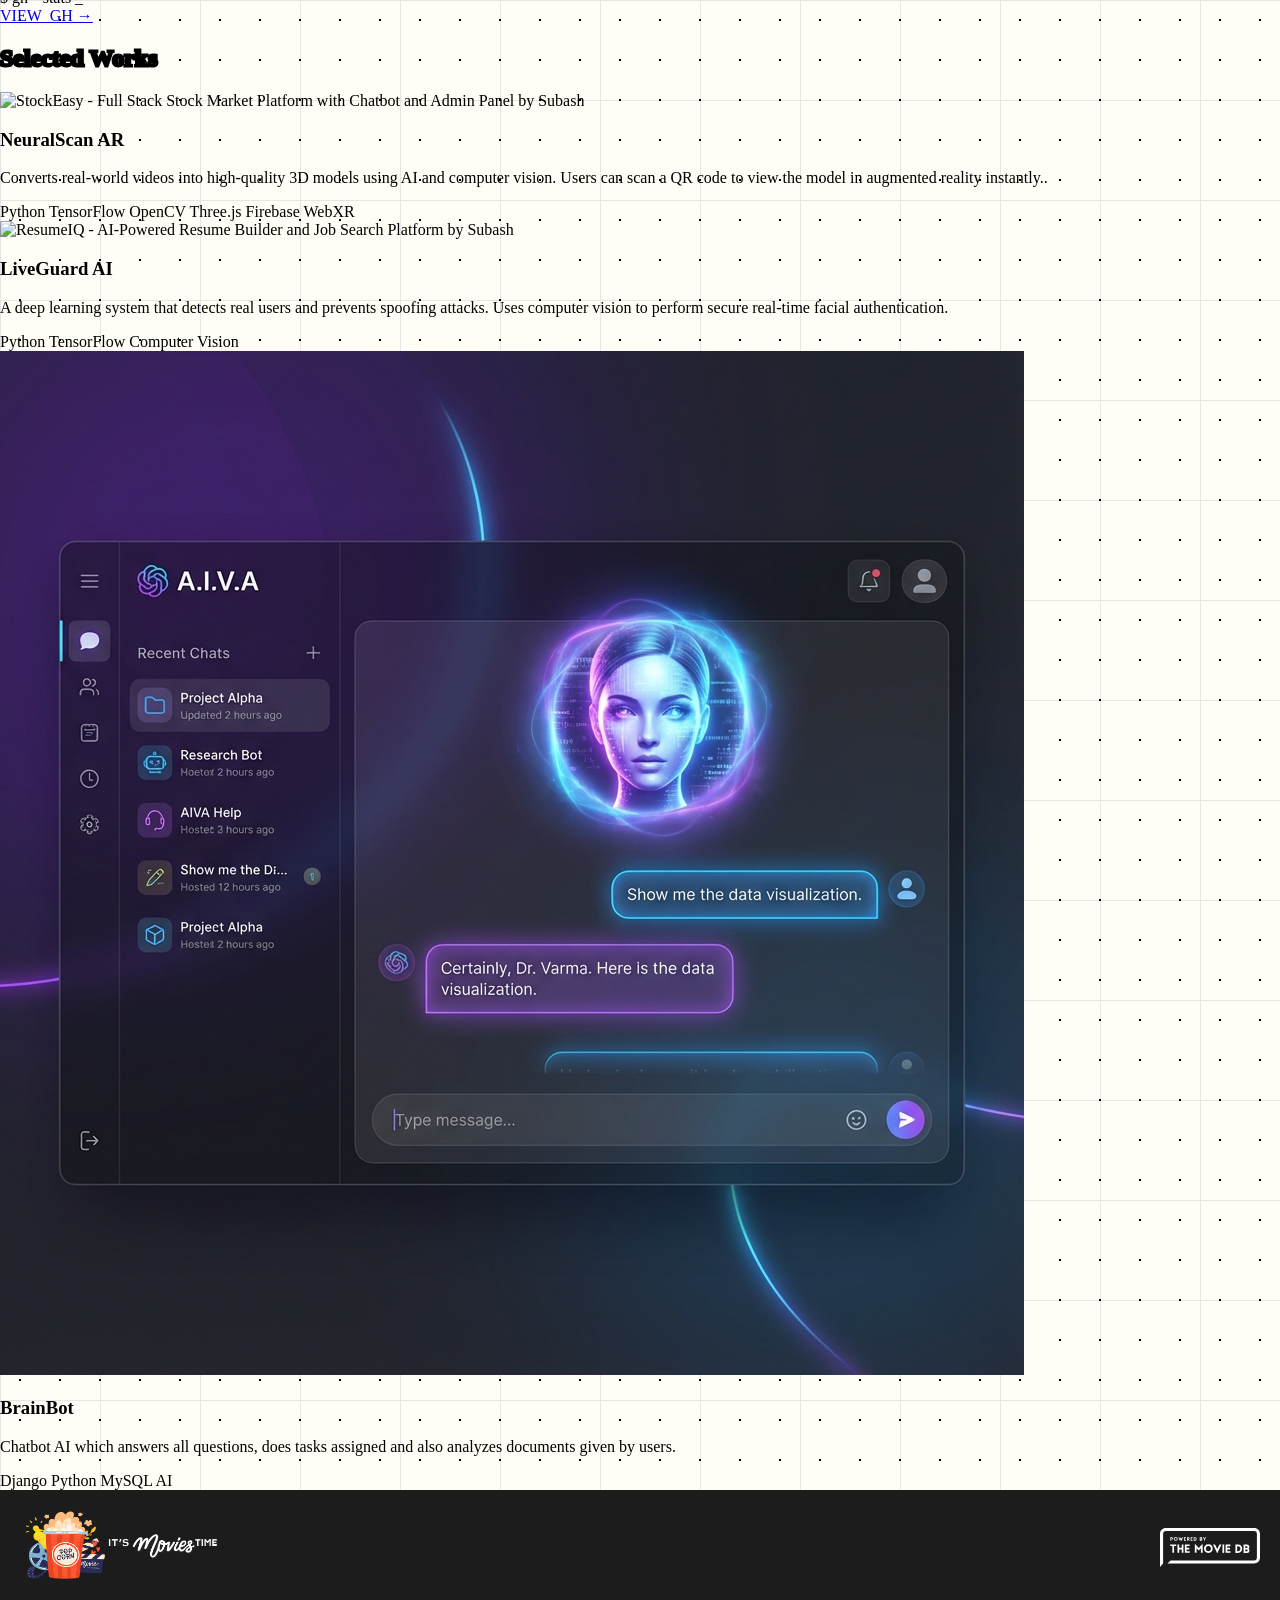
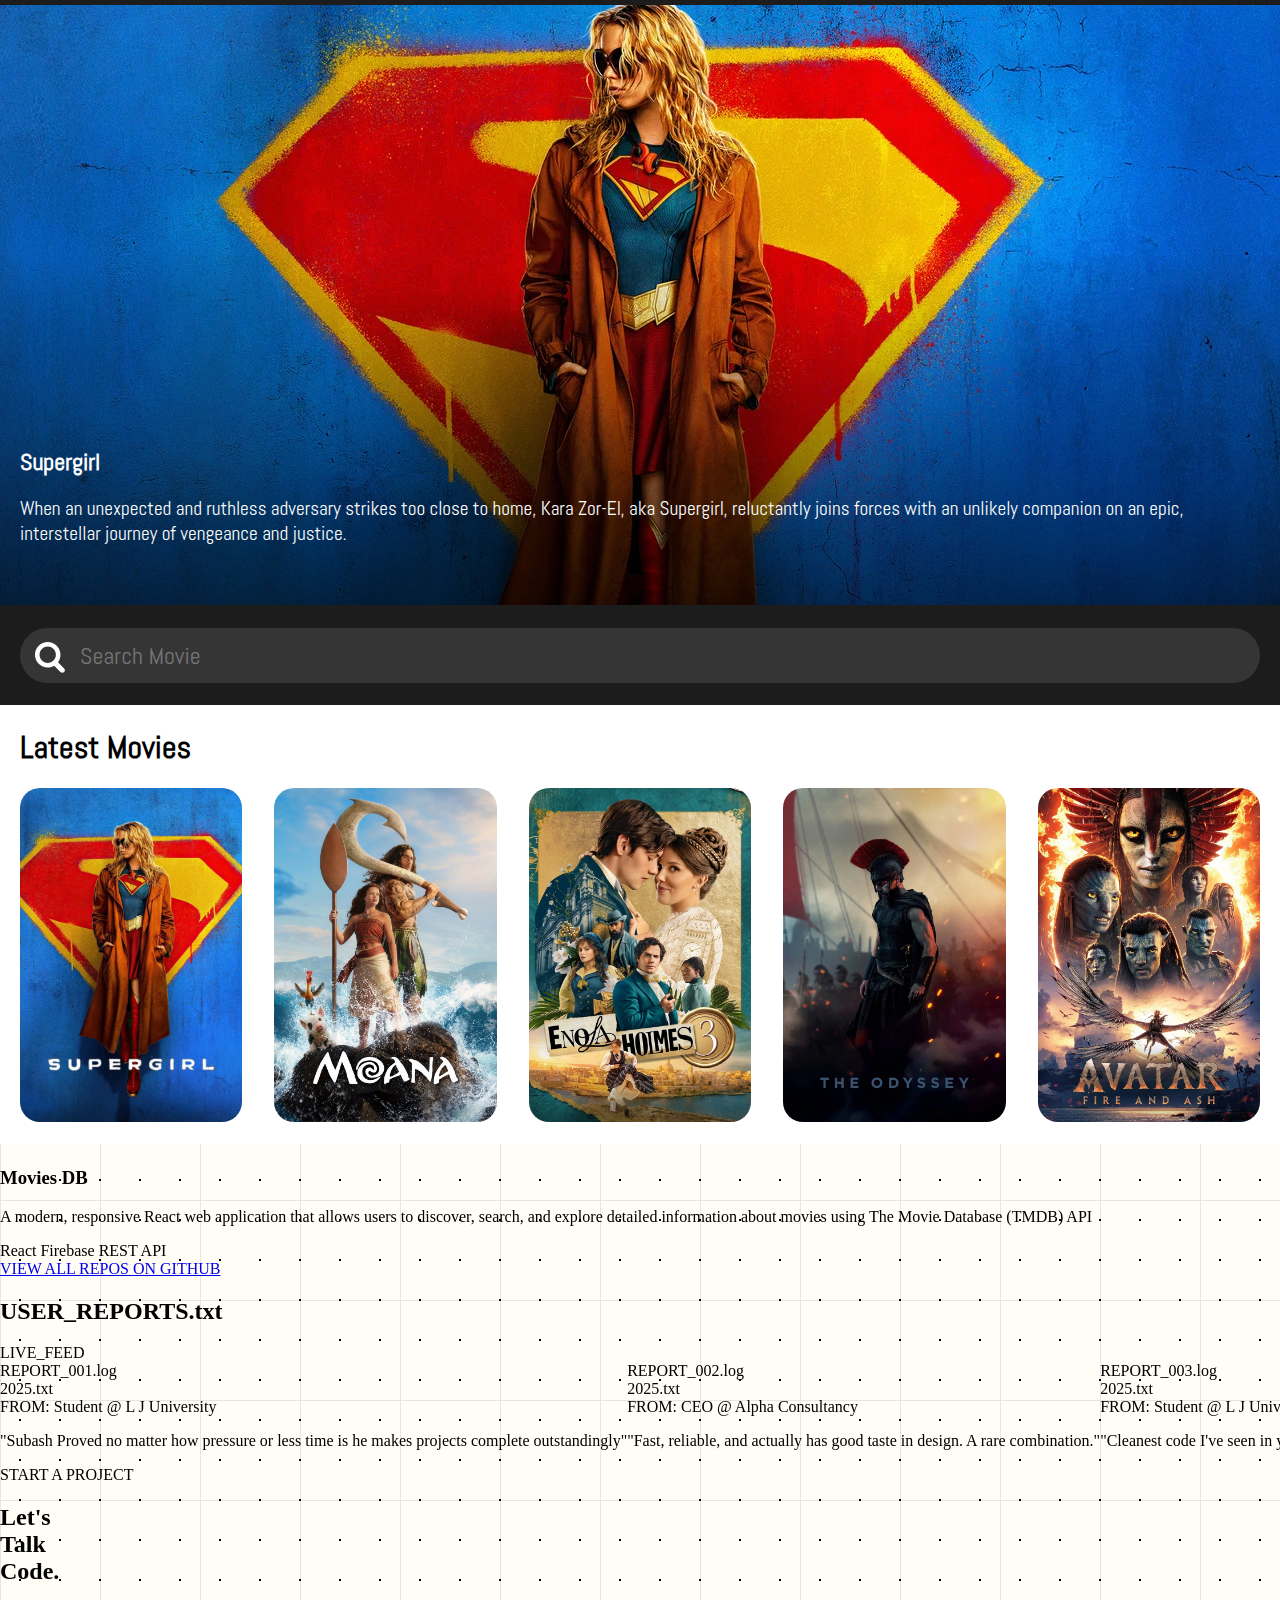
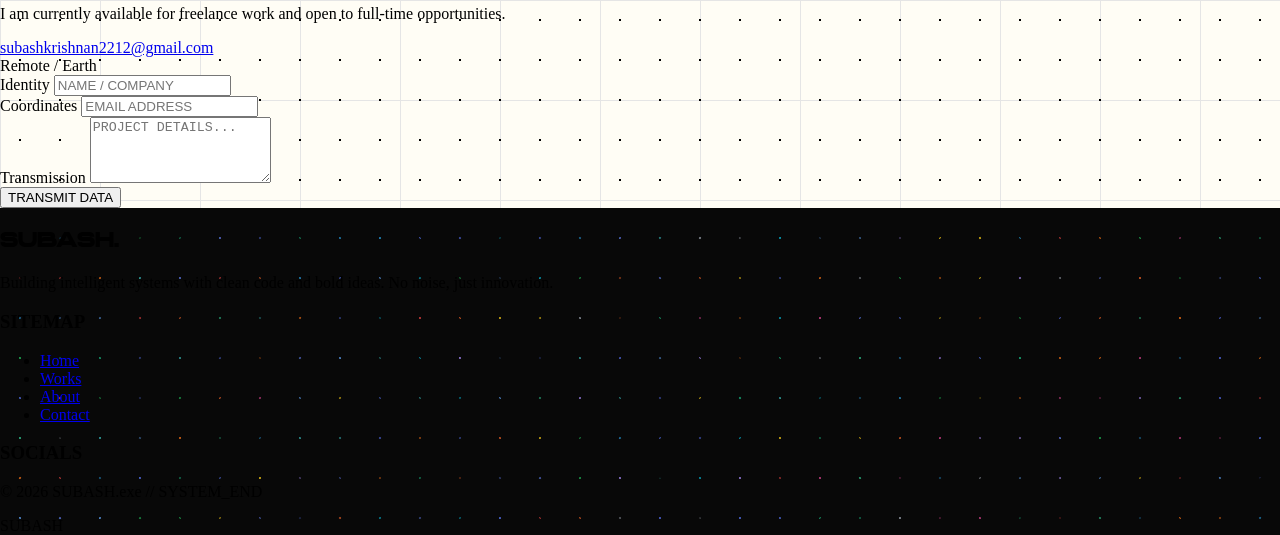
==== commit c594c455: "update index.html" ====
--- a/index.html
+++ b/index.html
@@ -231,7 +231,7 @@
 
 <body class="text-neo-black font-display antialiased selection:bg-neo-black selection:text-neo-yellow">
    
-  <!-- =====================================================================
+<!-- =====================================================================
      SPLASH SCREEN — paste this whole block immediately after <body ...>
      Everything below is inline-styled on purpose: it cannot be broken
      by Tailwind's reset, a missing CSS file, or a wrong file path.
@@ -242,12 +242,14 @@
   <!-- PHASE 1: plain PNG logo, stays untouched/unchanged until the animation starts overlapping it.
        Uses <picture> to serve a different image on desktop vs mobile — swap the two file paths
        below for your actual filenames. The breakpoint (769px) is the usual mobile/desktop split;
-       change min-width if you want it to switch at a different screen size. -->
-  <div id="splash-logo-wrap" style="position:absolute;top:0;left:0;width:100%;height:100%;z-index:2;display:flex;align-items:center;justify-content:center;background-color:#e3e3db;">
+       change min-width if you want it to switch at a different screen size.
+       The <img> is positioned absolutely so it fills the wrap's box directly — needed for
+       object-fit:cover to work; a flex-centered parent won't give it a definite size to cover. -->
+  <div id="splash-logo-wrap" style="position:absolute;top:0;left:0;width:100%;height:100%;z-index:2;overflow:hidden;background-color:#e3e3db;">
     <picture>
       <source media="(min-width: 769px)" srcset="Assets/images/splash-desktop.png">
       <img id="splash-logo" src="Assets/images/splash-mobile.png" alt="Subash Krishnan"
-           style="width:100%;height:100%;object-fit:cover;display:block;opacity:0;">
+           style="position:absolute;top:0;left:0;width:100%;height:100%;object-fit:cover;display:block;opacity:0;">
     </picture>
   </div>
 
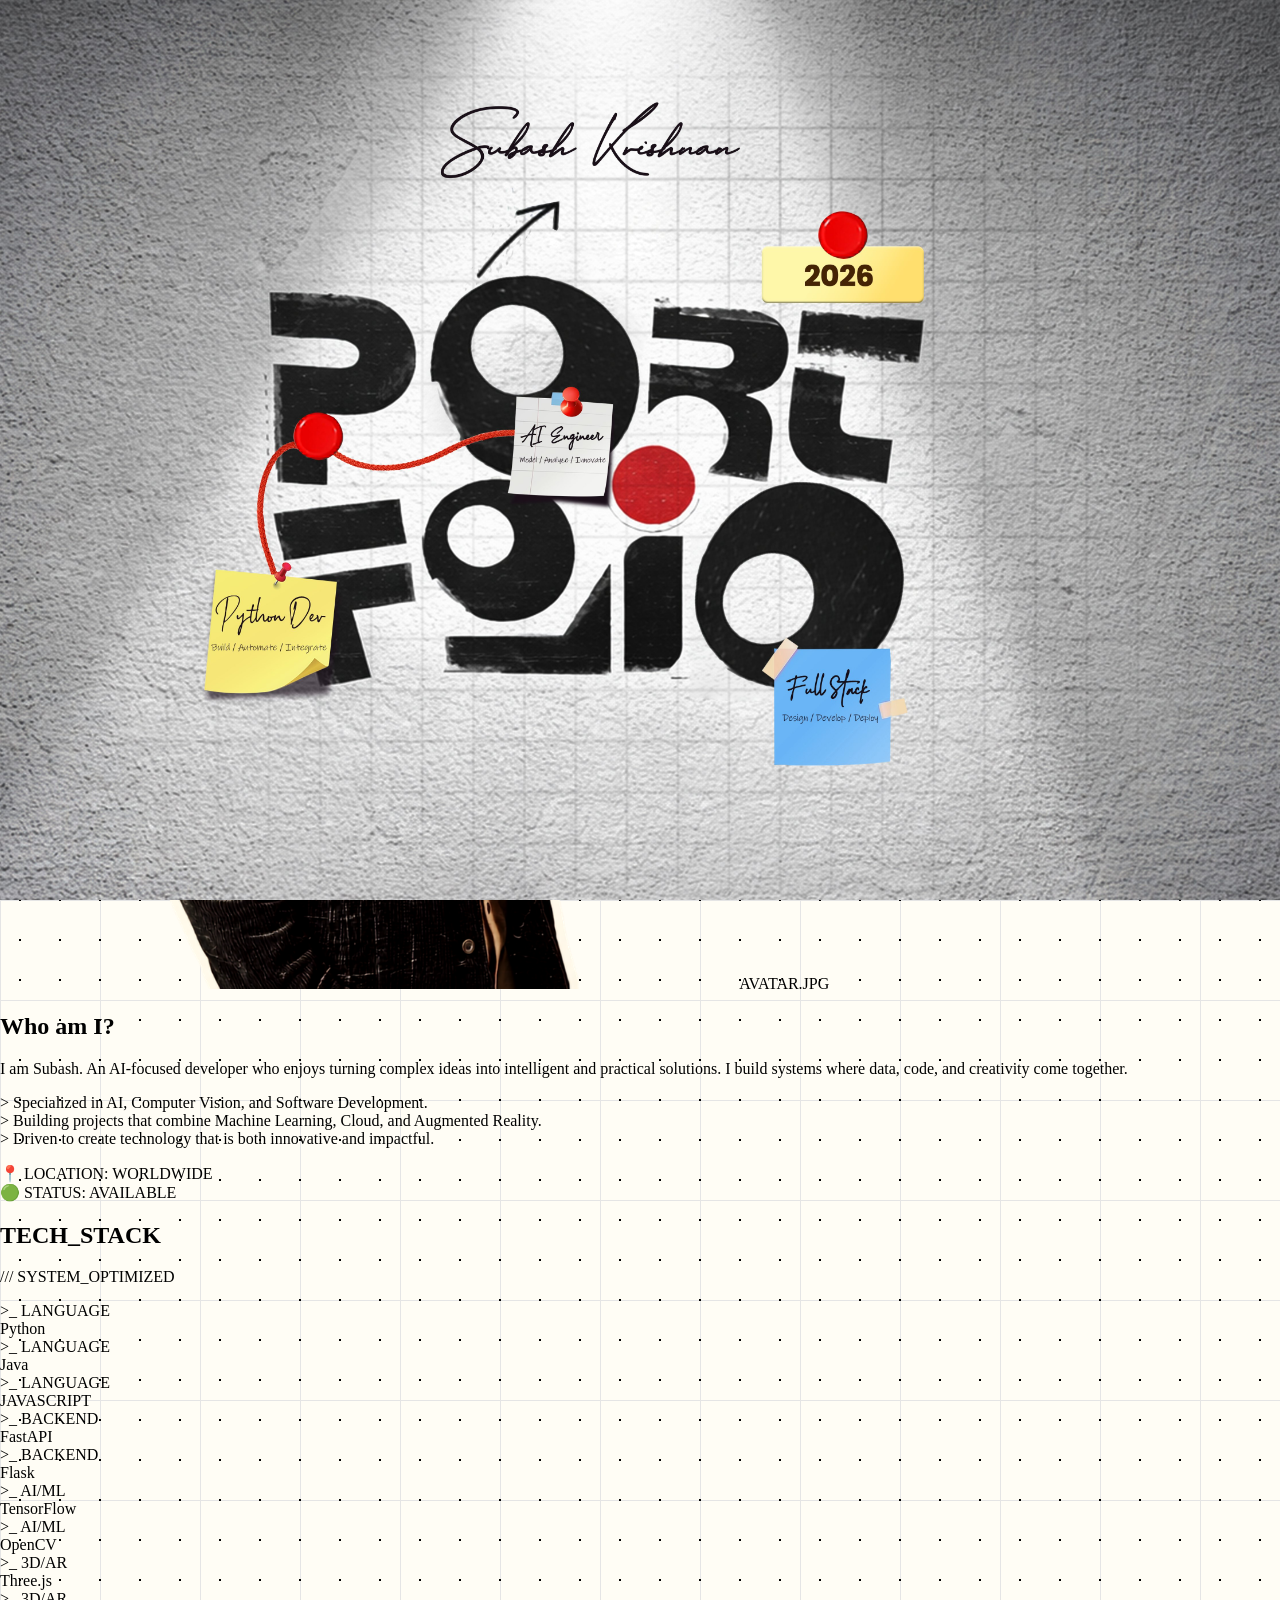
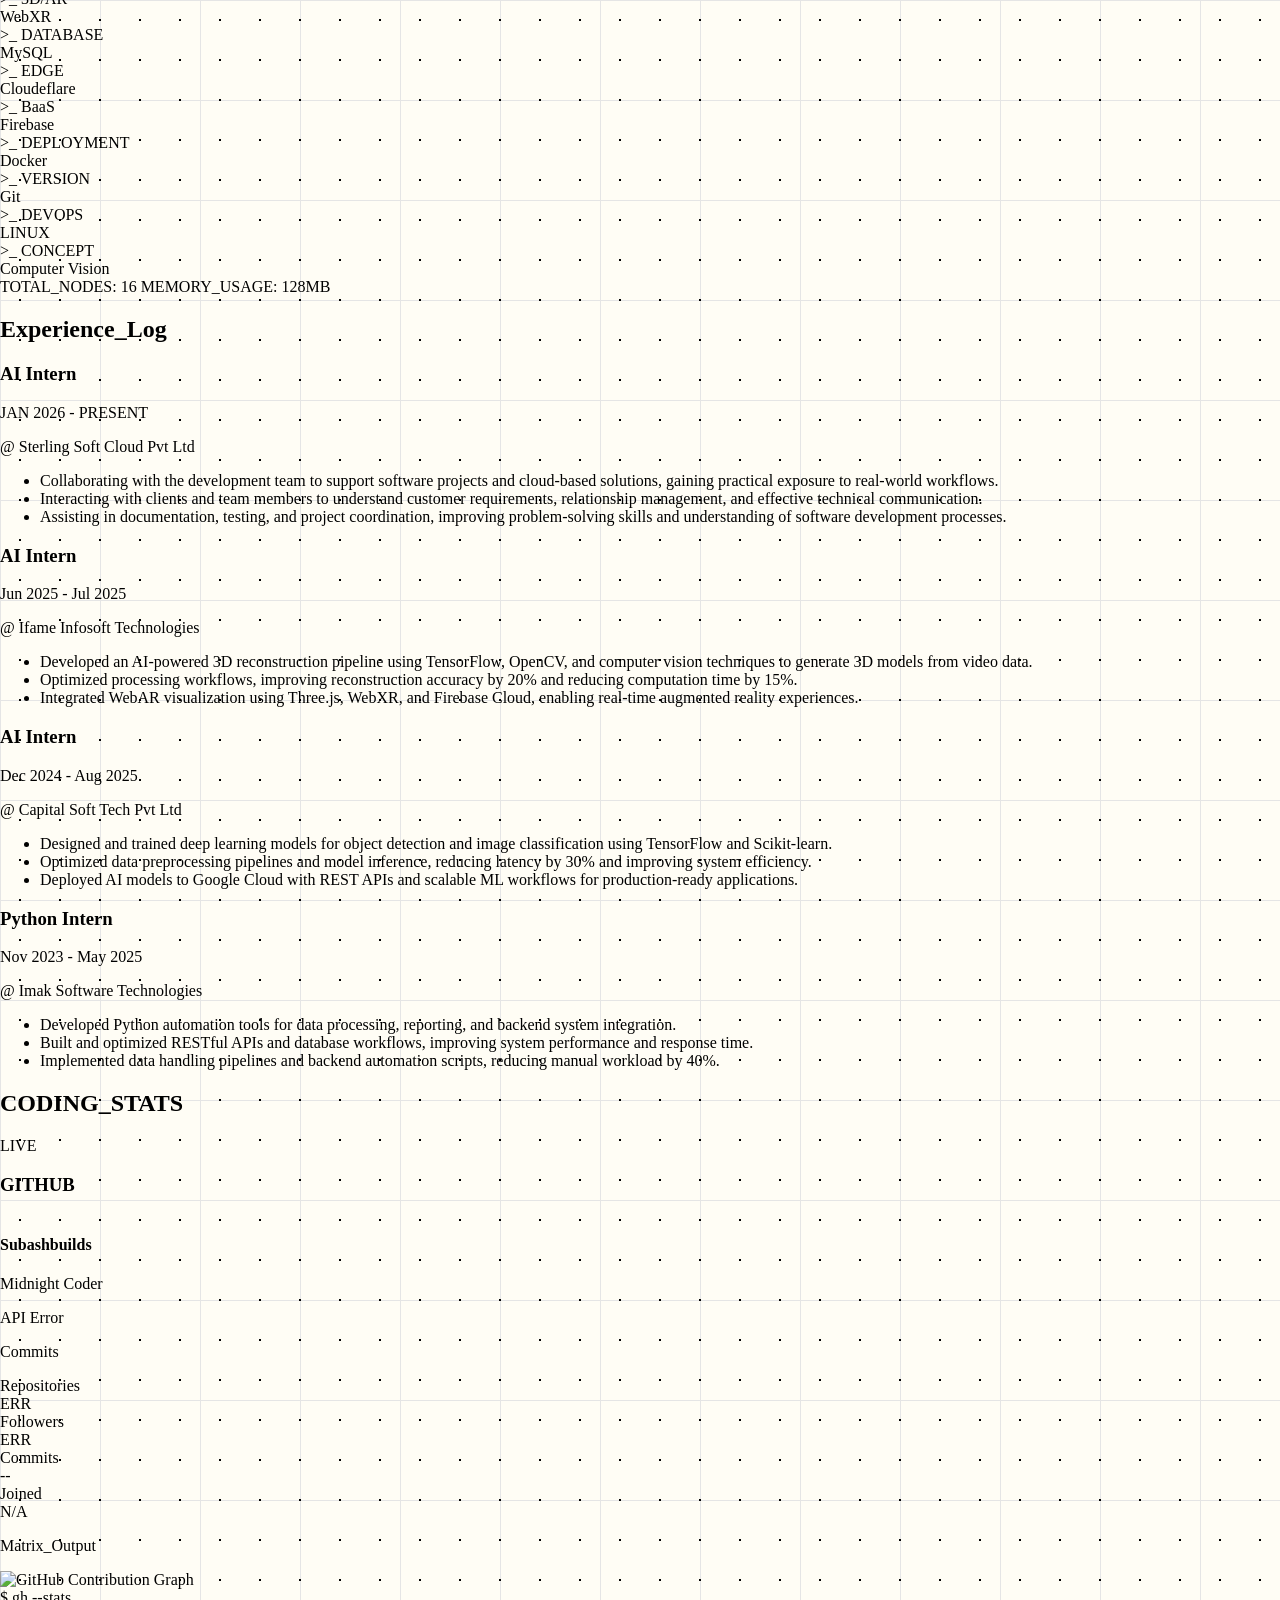
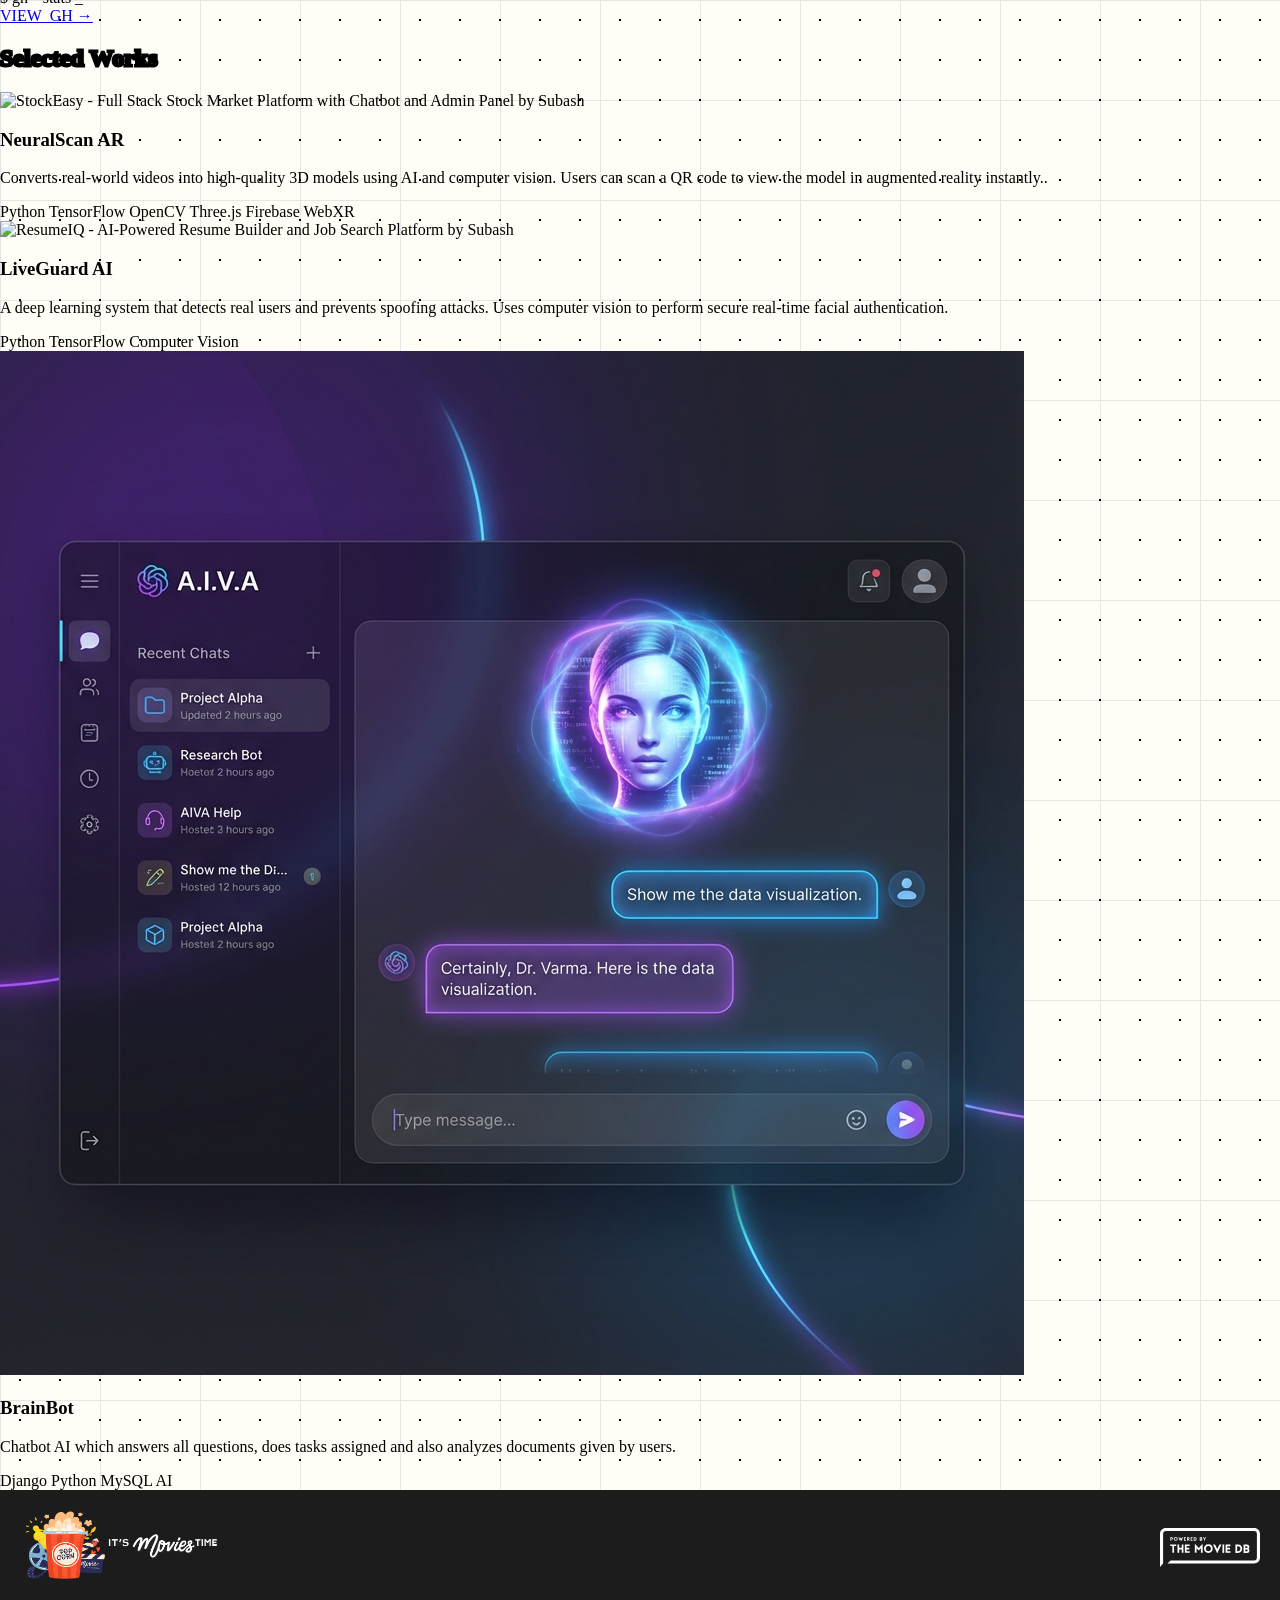
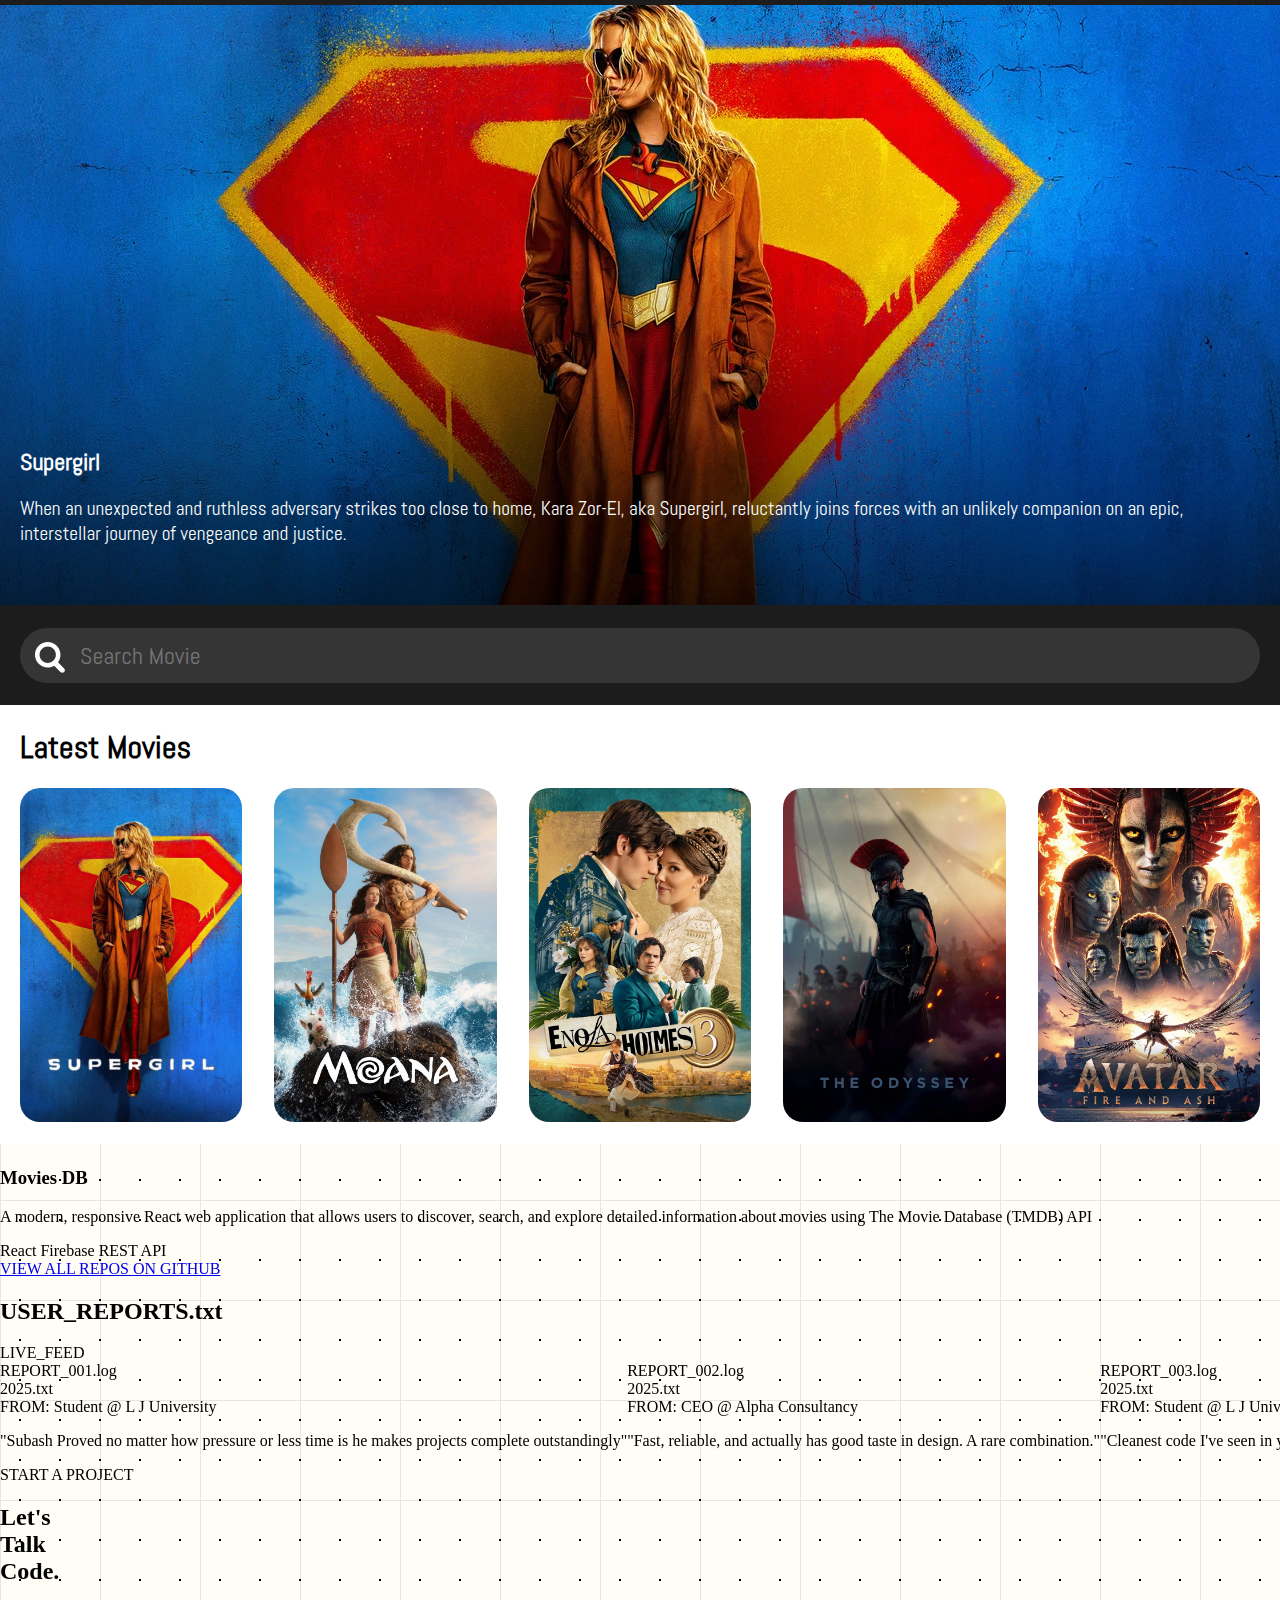
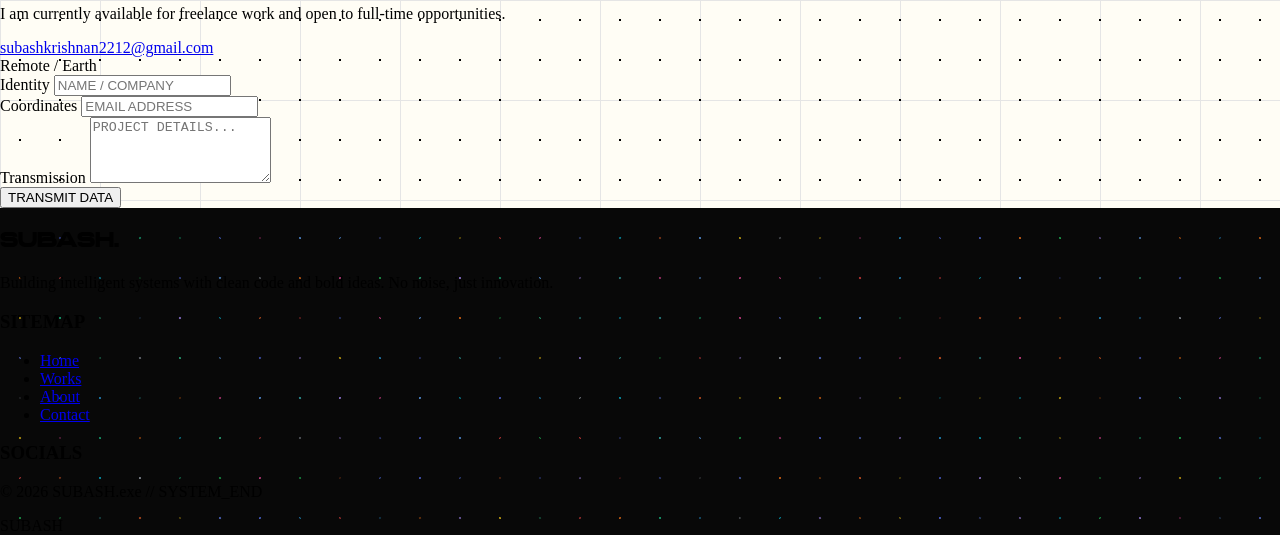
==== commit 354e61f2: "update" ====
--- a/index.html
+++ b/index.html
@@ -30,7 +30,7 @@
     <meta property="og:title" content="Subash Krishnan Portfolio">
     <meta property="og:description"
         content="Professional Full Stack Developer specializing in high-performance NeoBrutalist web experiences.">
-    <meta property="og:image" content="https://subash.is-a.dev/Assets/images/og.png">
+    <meta property="og:image" content="https://subash.is-a.dev/Assets/images/splash-desktop.png">
 
     <!-- Twitter -->
     <meta property="twitter:card" content="summary_large_image">
@@ -38,7 +38,7 @@
     <meta property="twitter:title" content="SUBASH | Full Stack Brutalist">
     <meta property="twitter:description"
         content="Professional Full Stack Developer specializing in high-performance NeoBrutalist web experiences.">
-    <meta property="twitter:image" content="https://subash.is-a.dev/Assets/images/og.png">
+    <meta property="twitter:image" content="https://subash.is-a.dev/Assets/images/splash-desktop.png">
 
     
     <title>Subash Krishnan Portfolio</title>
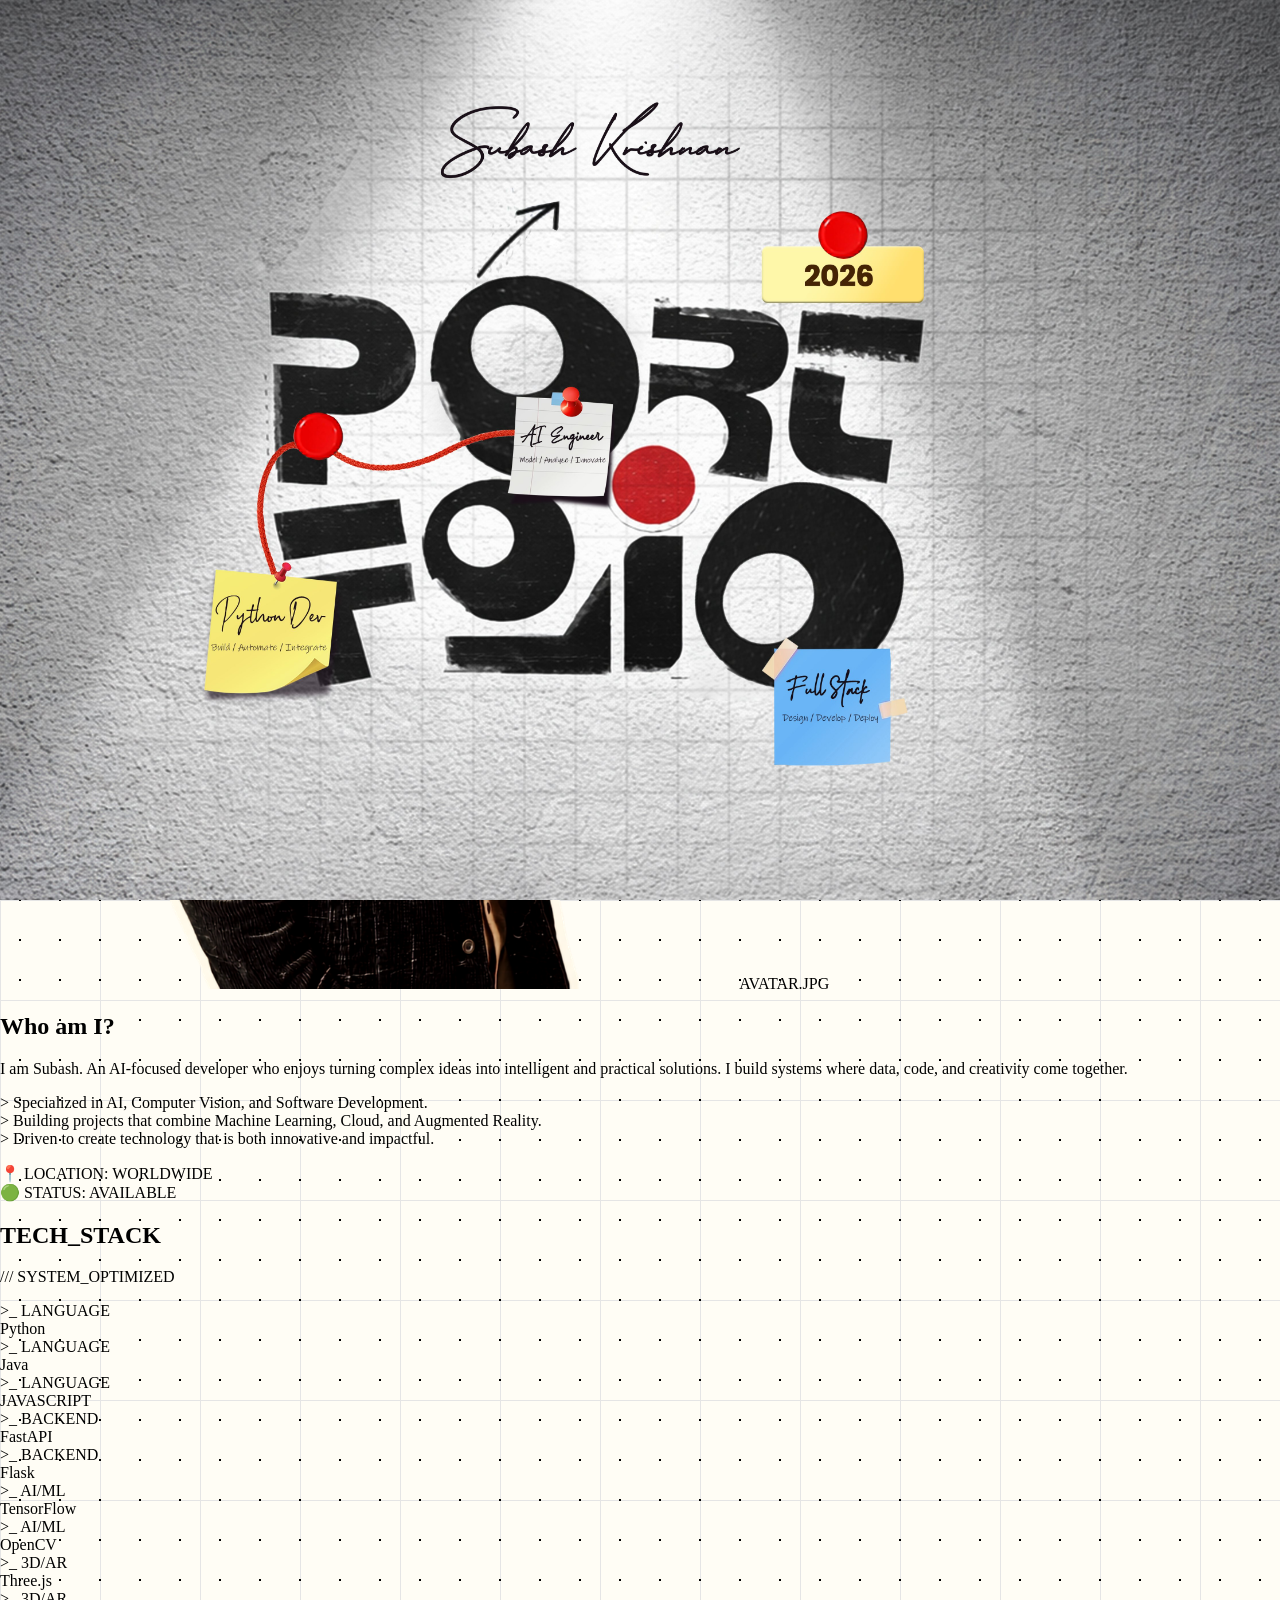
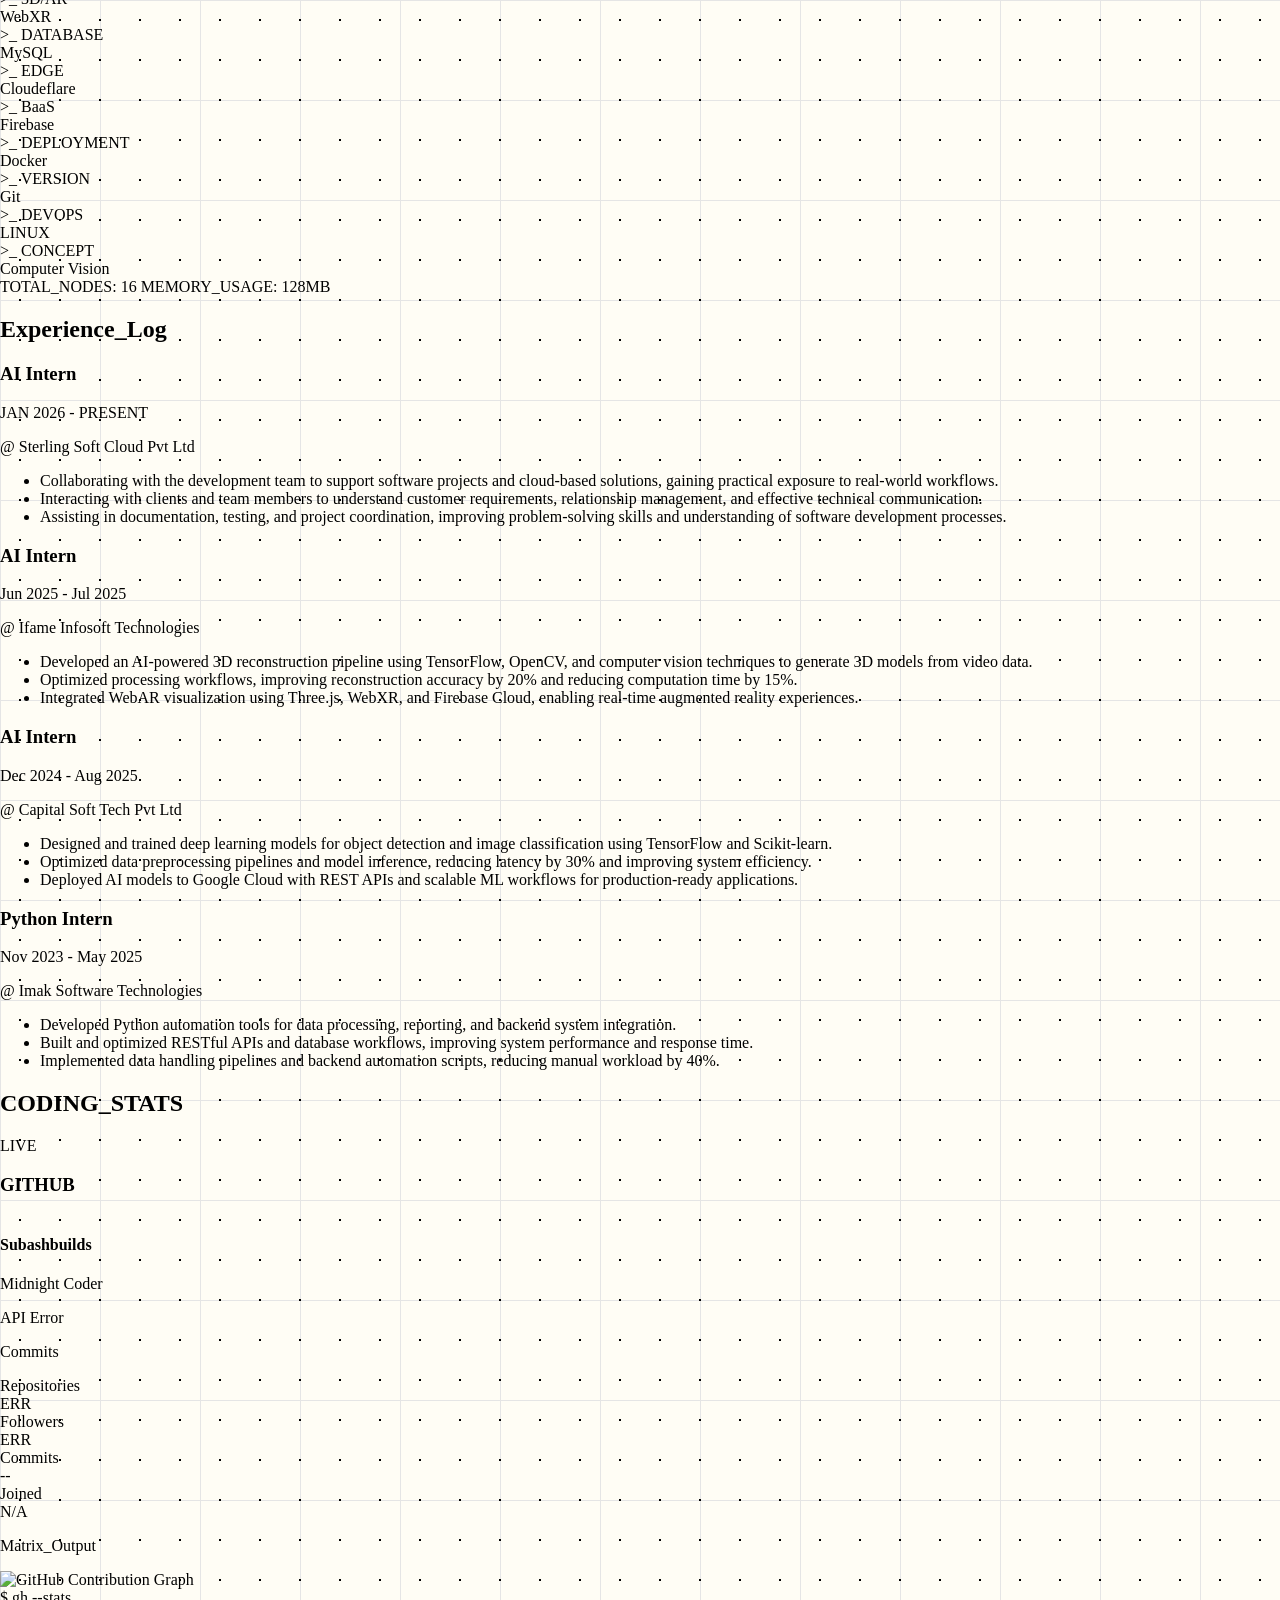
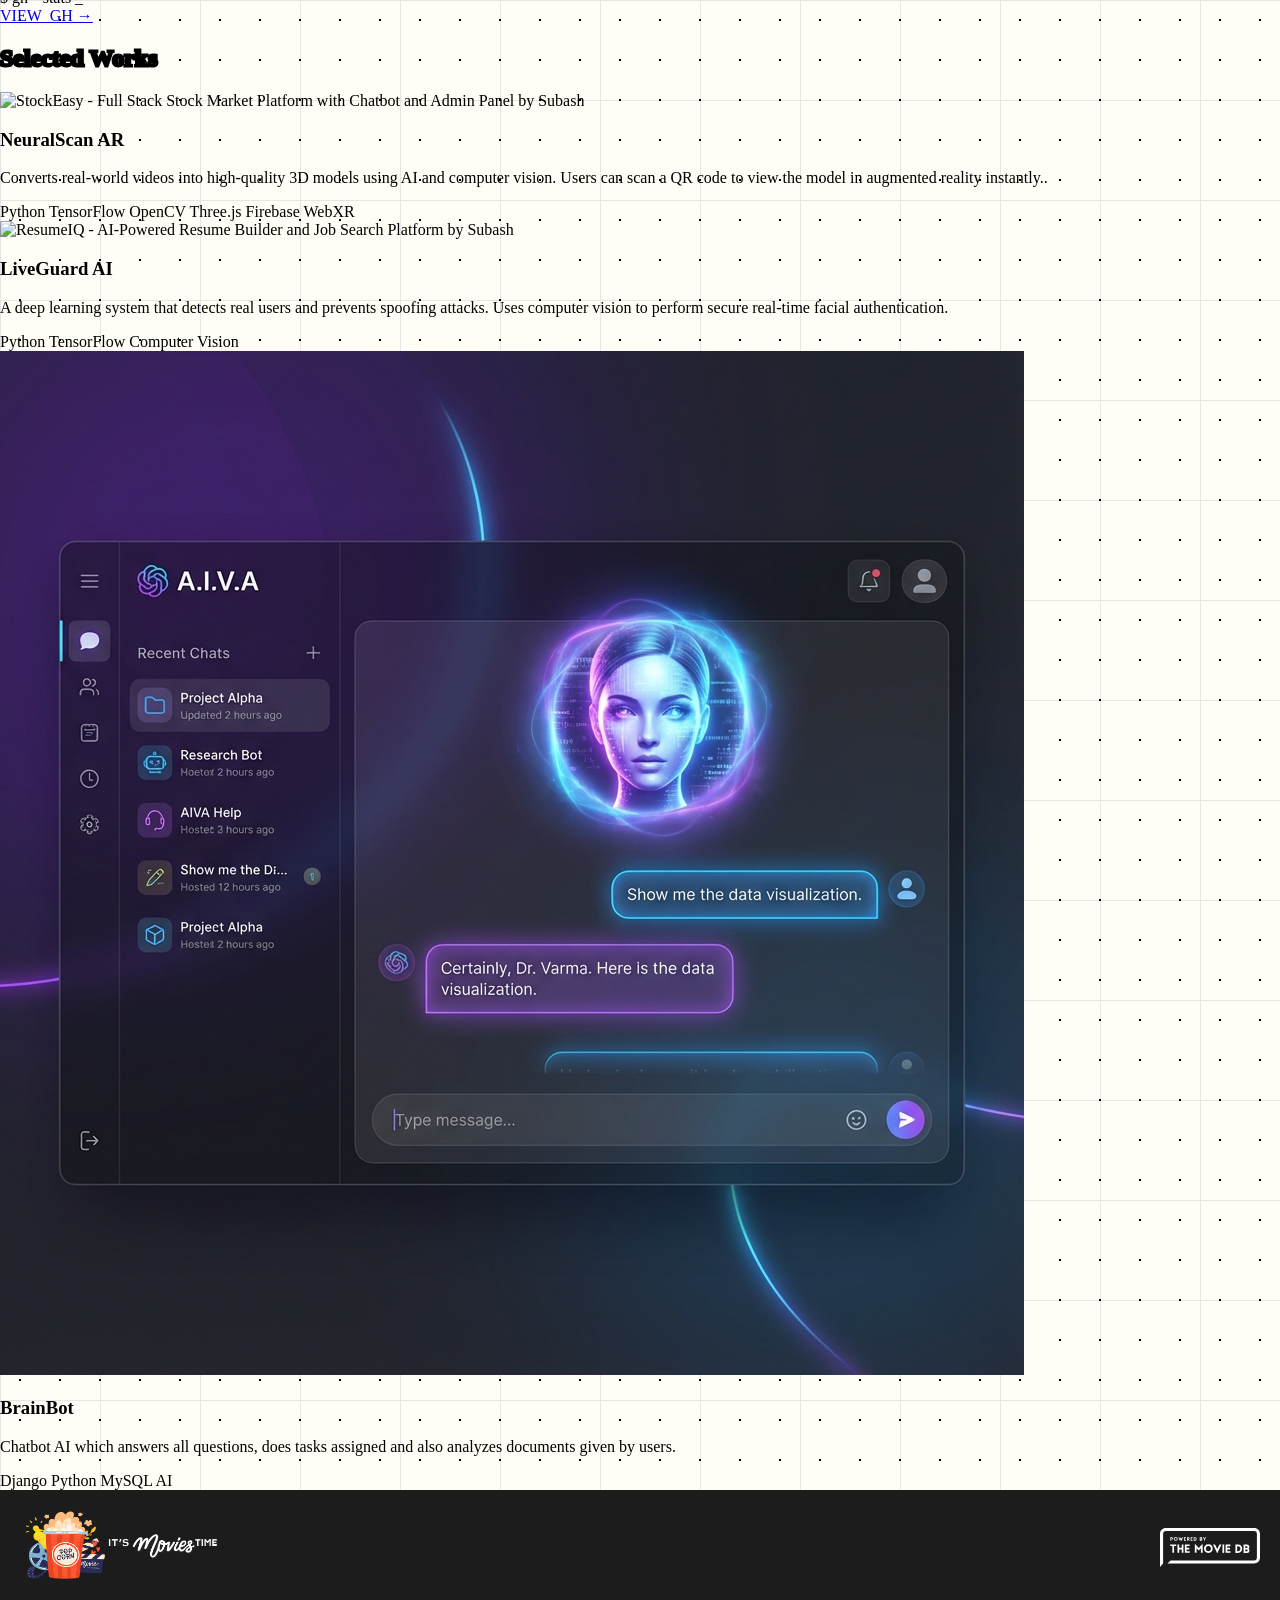
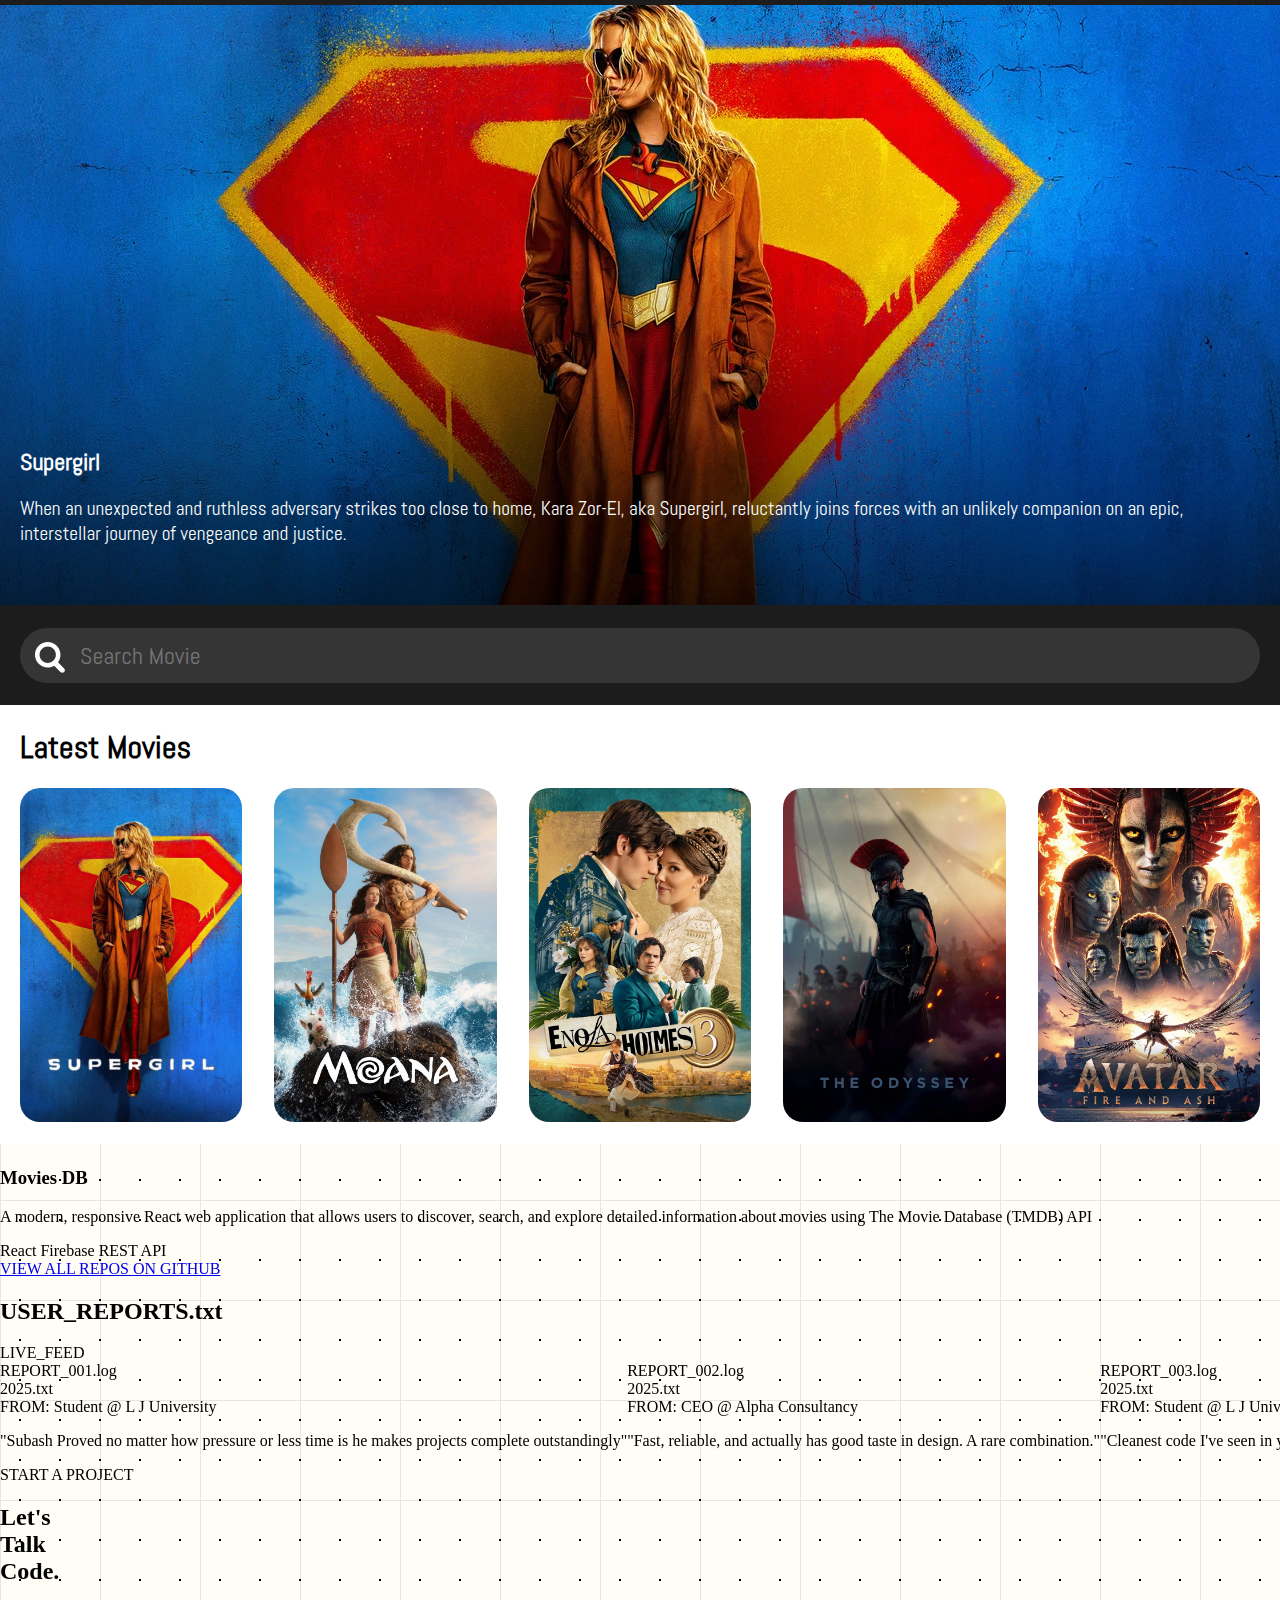
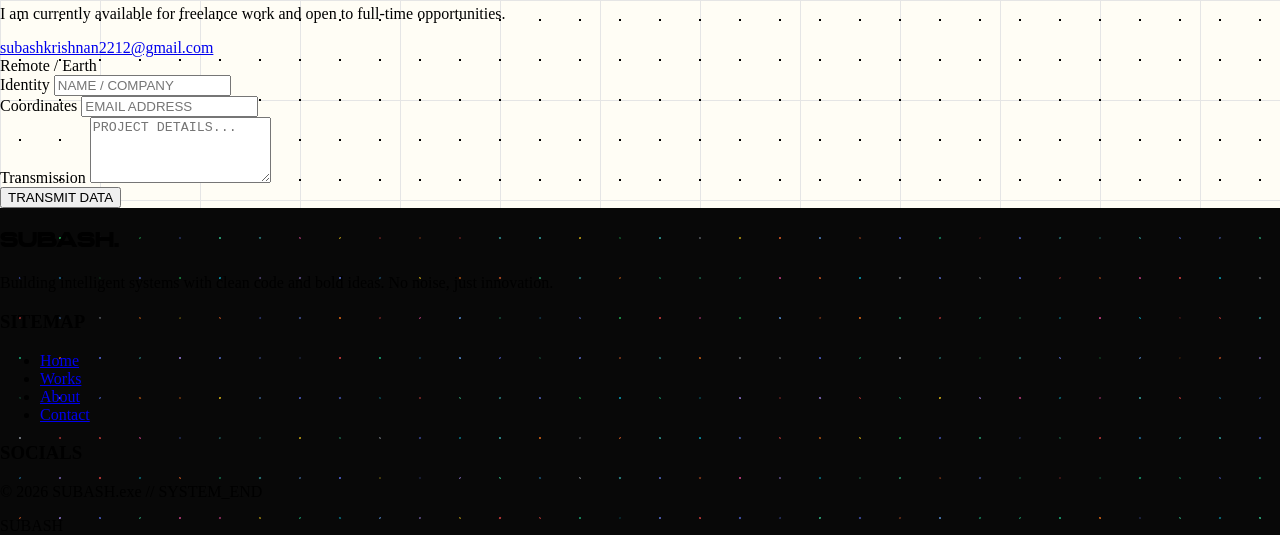
==== commit 5bcf69b9: "add google analytics" ====
--- a/index.html
+++ b/index.html
@@ -3,15 +3,13 @@
 
 <head>
     
-    <!-- Google tag (gtag.js) -->
-    <script async src="https://www.googletagmanager.com/gtag/js?id=G-5RWB5PSG7P"></script>
-    <script>
-         window.dataLayer = window.dataLayer || [];
-         function gtag(){dataLayer.push(arguments);}
-         gtag('js', new Date());
-
-         gtag('config', 'G-5RWB5PSG7P');
-</script>
+    <!-- Google Tag Manager -->
+<script>(function(w,d,s,l,i){w[l]=w[l]||[];w[l].push({'gtm.start':
+new Date().getTime(),event:'gtm.js'});var f=d.getElementsByTagName(s)[0],
+j=d.createElement(s),dl=l!='dataLayer'?'&l='+l:'';j.async=true;j.src=
+'https://www.googletagmanager.com/gtm.js?id='+i+dl;f.parentNode.insertBefore(j,f);
+})(window,document,'script','dataLayer','GTM-KBCSNFPW');</script>
+<!-- End Google Tag Manager -->
 
     <meta charset="UTF-8">
     <meta name="viewport" content="width=device-width, initial-scale=1.0">
@@ -30,7 +28,7 @@
     <meta property="og:title" content="Subash Krishnan Portfolio">
     <meta property="og:description"
         content="Professional Full Stack Developer specializing in high-performance NeoBrutalist web experiences.">
-    <meta property="og:image" content="https://subash.is-a.dev/Assets/images/splash-desktop.png">
+    <meta property="og:image" content="https://subash.is-a.dev/Assets/images/og.jpg">
 
     <!-- Twitter -->
     <meta property="twitter:card" content="summary_large_image">
@@ -38,7 +36,7 @@
     <meta property="twitter:title" content="SUBASH | Full Stack Brutalist">
     <meta property="twitter:description"
         content="Professional Full Stack Developer specializing in high-performance NeoBrutalist web experiences.">
-    <meta property="twitter:image" content="https://subash.is-a.dev/Assets/images/splash-desktop.png">
+    <meta property="twitter:image" content="https://subash.is-a.dev/Assets/images/og.jpg">
 
     
     <title>Subash Krishnan Portfolio</title>
@@ -57,7 +55,7 @@
       "name": "Subash",
       "url": "https://subash.is-a.dev/",
       "jobTitle": "AI Engineer",
-      "image": "https://subash.is-a.dev/Assets/images/logo.png",
+      "image": "https://subash.is-a.dev/Assets/images/Logo.png",
       "knowsAbout": ["Python", "Java", "AI", "ML", "Full Stack Development"],
       "sameAs": [
         "https://github.com/subashbuilds",
@@ -225,11 +223,16 @@
     
     <link rel="stylesheet" href="/Assets/css/shape-wave.css">
     <link rel="stylesheet" href="/Assets/css/pixel-canvas.css">
-  
+    <link rel="stylesheet" href="/Assets/css/pixel-bat.css">
     
 </head>
 
 <body class="text-neo-black font-display antialiased selection:bg-neo-black selection:text-neo-yellow">
+   
+   <!-- Google Tag Manager (noscript) -->
+<noscript><iframe src="https://www.googletagmanager.com/ns.html?id=GTM-KBCSNFPW"
+height="0" width="0" style="display:none;visibility:hidden"></iframe></noscript>
+<!-- End Google Tag Manager (noscript) -->
    
 <!-- =====================================================================
      SPLASH SCREEN — paste this whole block immediately after <body ...>
@@ -327,8 +330,11 @@
     <nav class="fixed top-0 w-full z-50 px-4 py-4 pointer-events-none">
         <div class="max-w-7xl mx-auto flex justify-between items-center pointer-events-auto pt-[env(safe-area-inset-top)]">
             <a href="#"
-                class="bg-neo-white border-2 border-black px-4 py-1 text-2xl font-black shadow-hard hover:bg-neo-yellow transition-all hover:translate-x-1 hover:translate-y-1 hover:shadow-none cursor-hover" style="font-family: 'MyFont';">
+                class="subash-brand bg-neo-white border-2 border-black px-4 py-1 text-2xl font-black shadow-hard hover:bg-neo-yellow transition-all hover:translate-x-1 hover:translate-y-1 hover:shadow-none cursor-hover" style="font-family: 'MyFont';">
                 SUBASH.exe
+                  <span class="portfolio-bat" aria-hidden="true">
+                  <span class="portfolio-bat-sprite"></span>
+                  </span>
             </a>
 
             <div class="hidden md:flex gap-4 bg-white border-2 border-black p-2 shadow-hard">
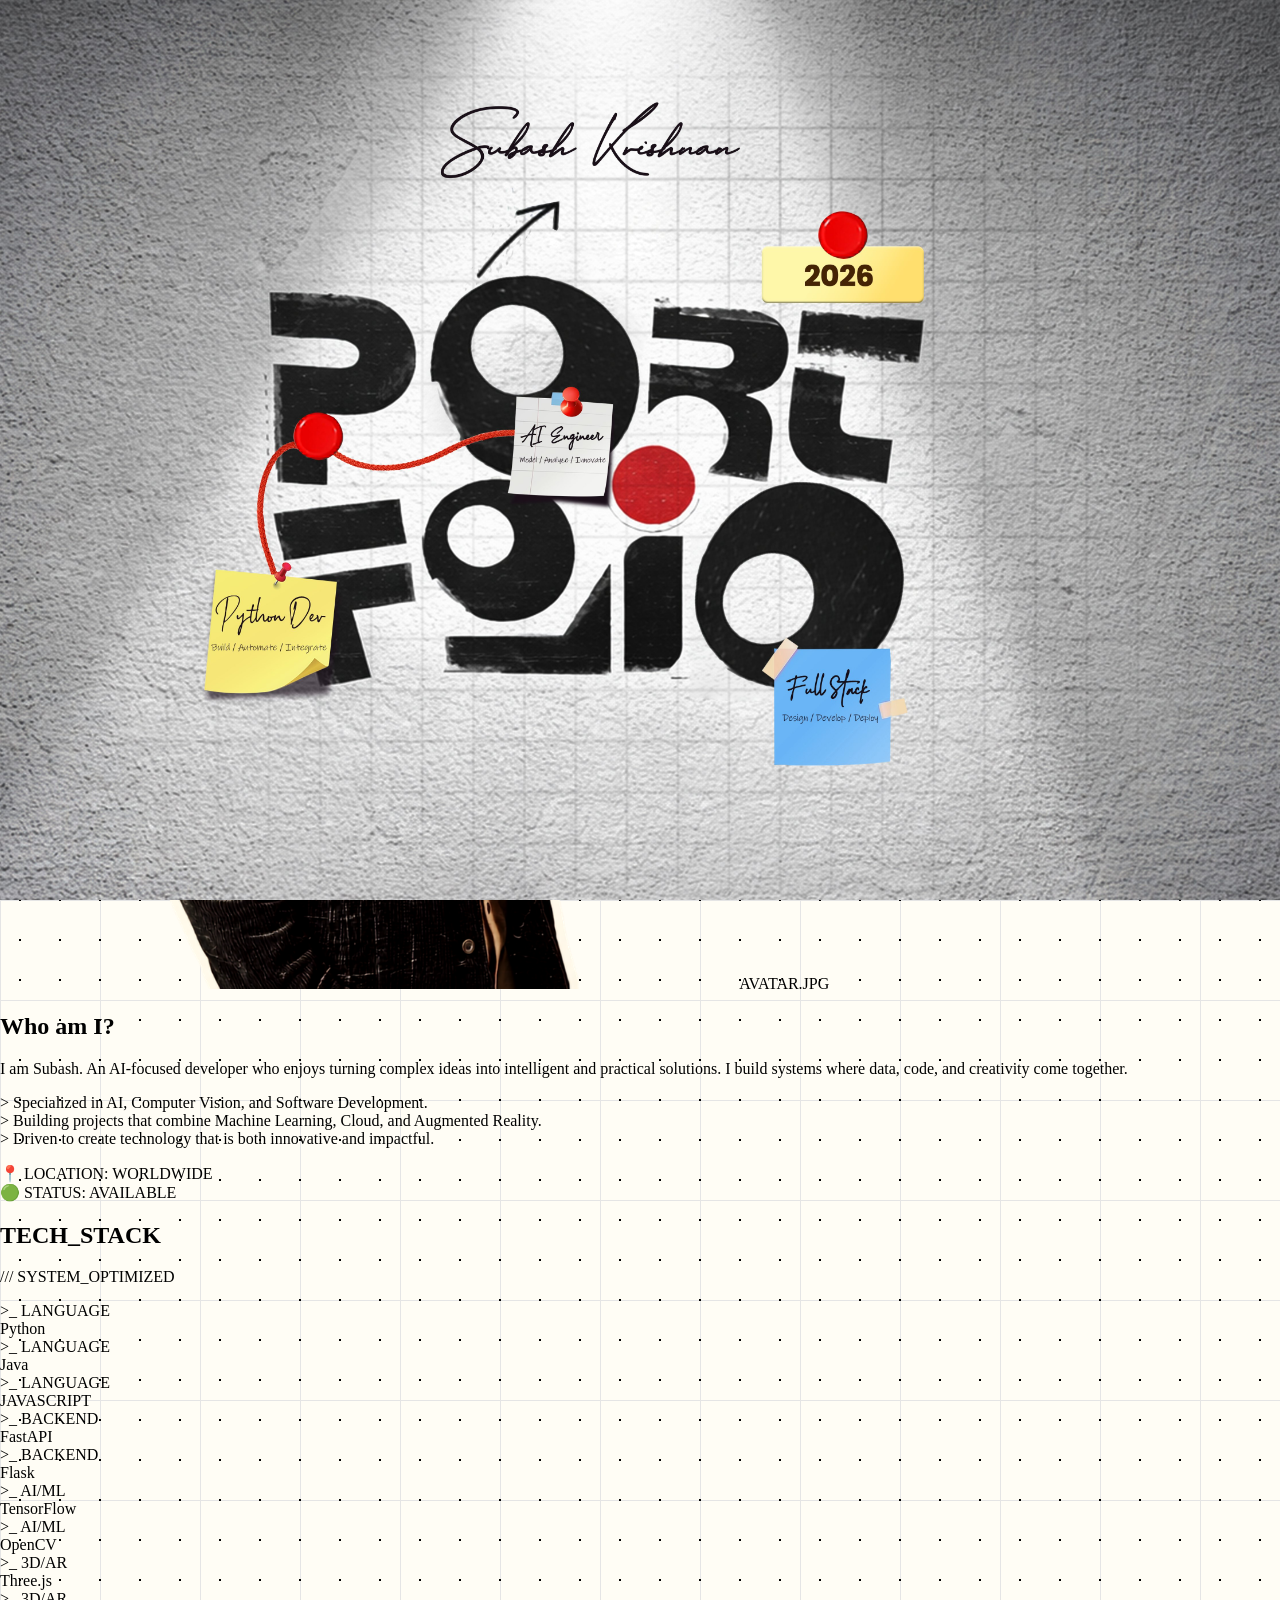
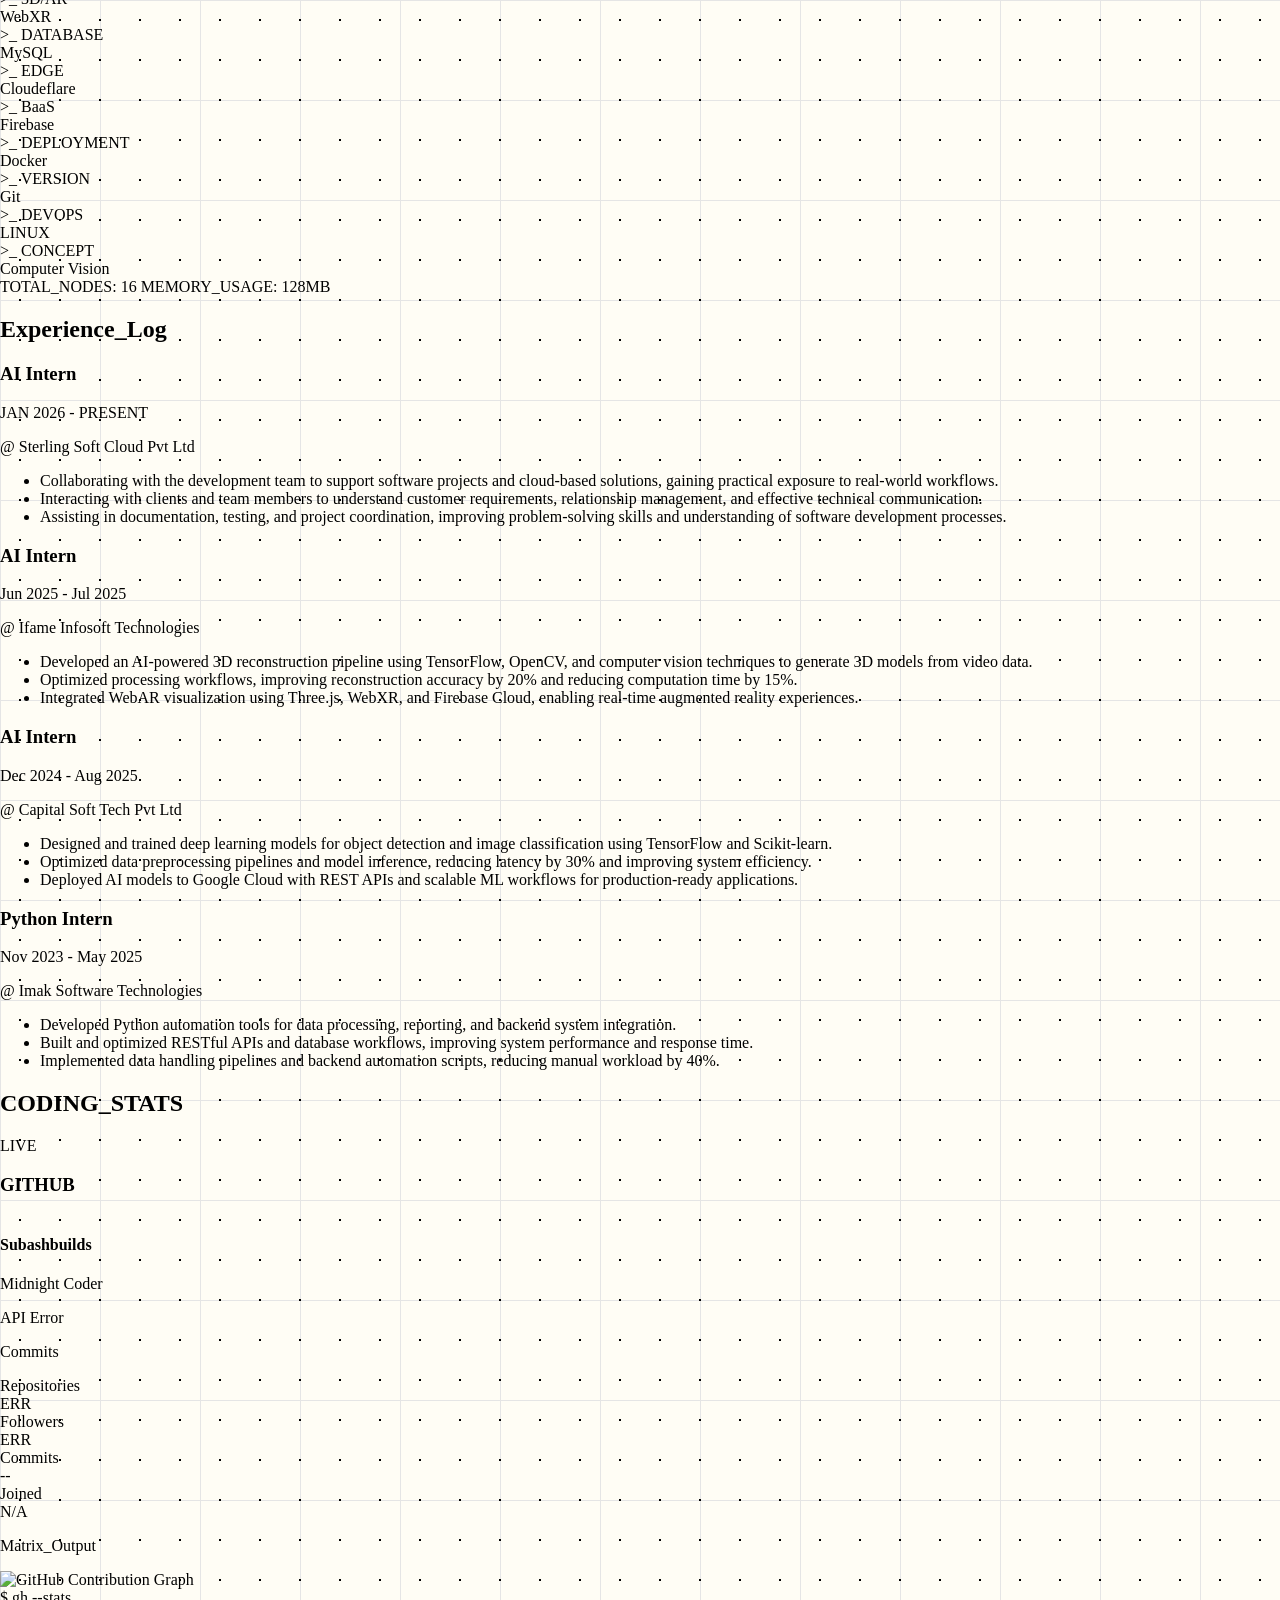
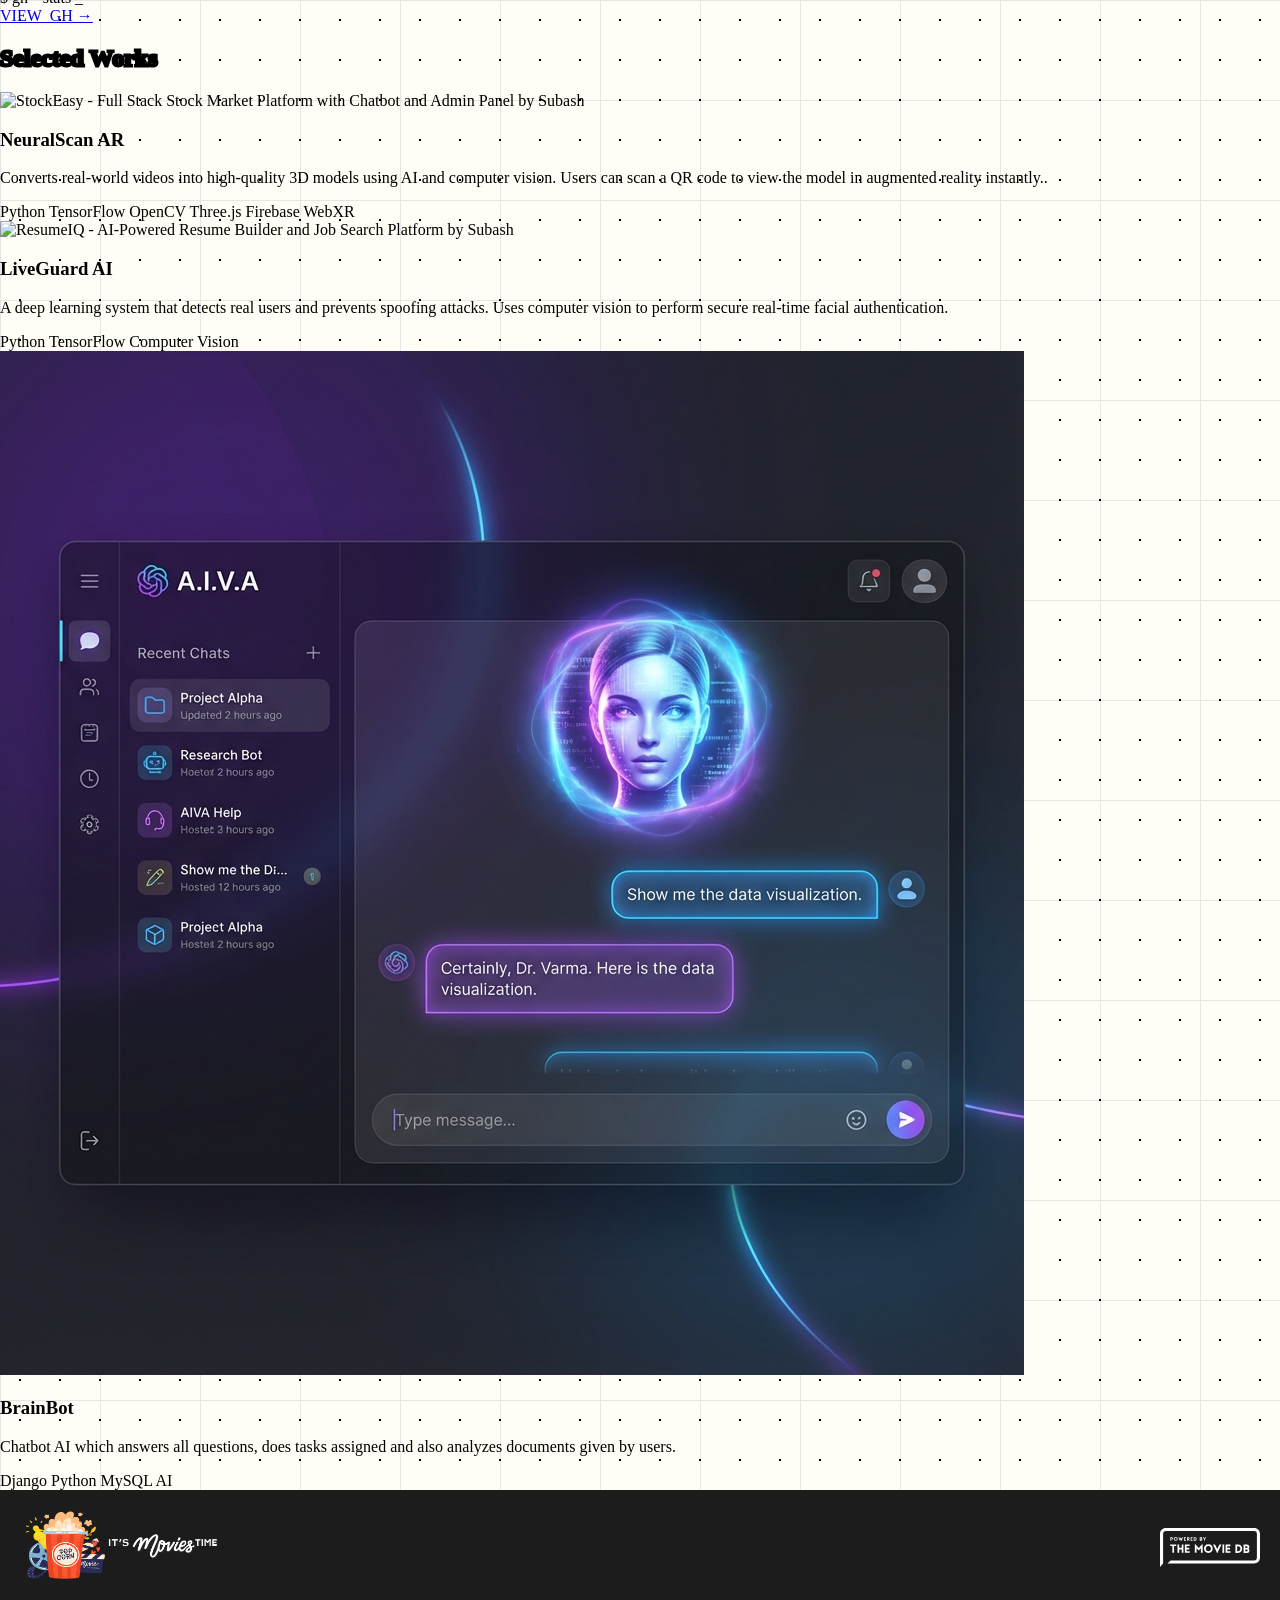
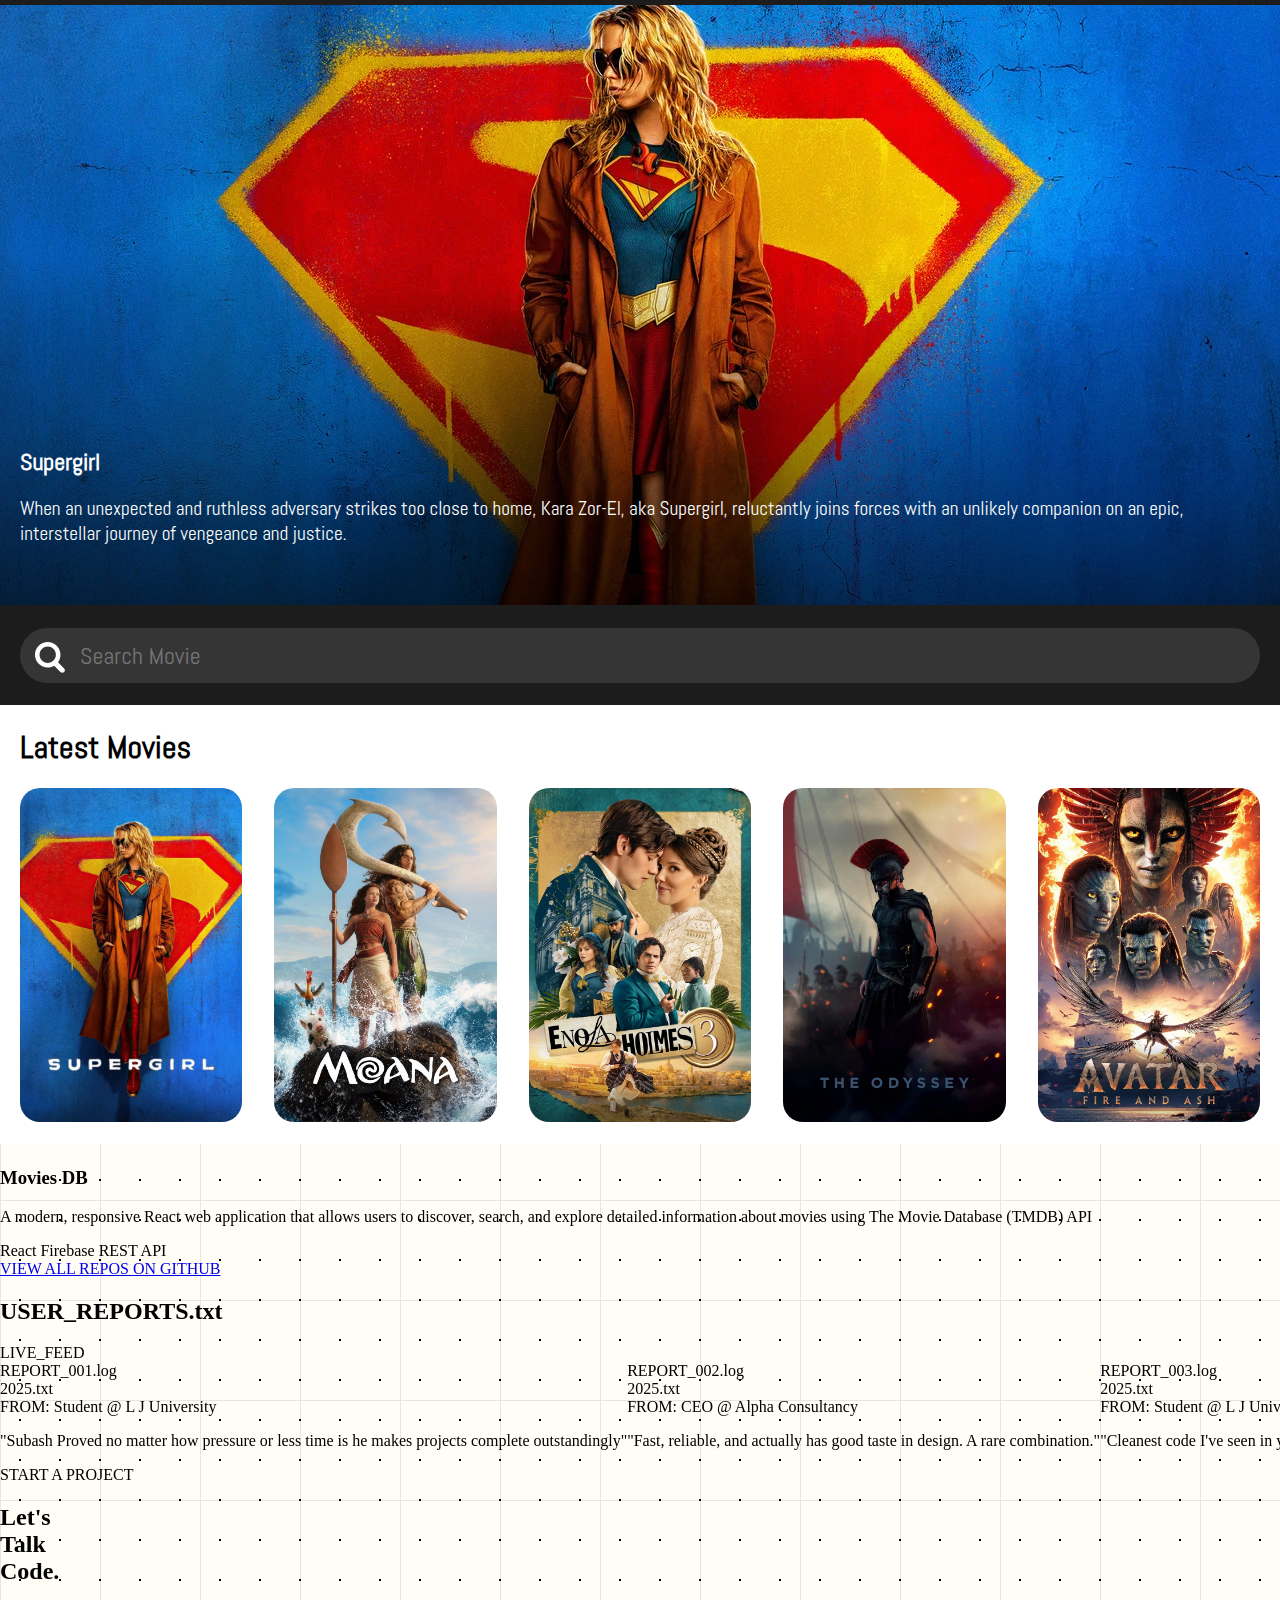
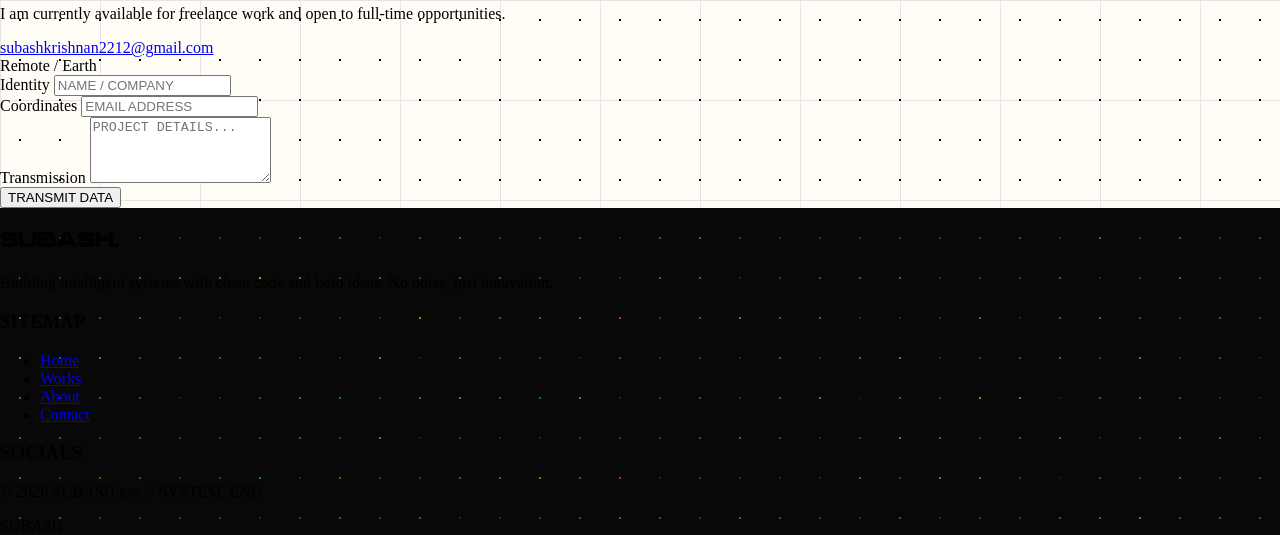
==== commit 28785306: "google analytics" ====
--- a/index.html
+++ b/index.html
@@ -3,13 +3,15 @@
 
 <head>
     
-    <!-- Google Tag Manager -->
-<script>(function(w,d,s,l,i){w[l]=w[l]||[];w[l].push({'gtm.start':
-new Date().getTime(),event:'gtm.js'});var f=d.getElementsByTagName(s)[0],
-j=d.createElement(s),dl=l!='dataLayer'?'&l='+l:'';j.async=true;j.src=
-'https://www.googletagmanager.com/gtm.js?id='+i+dl;f.parentNode.insertBefore(j,f);
-})(window,document,'script','dataLayer','GTM-KBCSNFPW');</script>
-<!-- End Google Tag Manager -->
+    <!-- Google tag (gtag.js) -->
+<script async src="https://www.googletagmanager.com/gtag/js?id=G-0KCZ89VN43"></script>
+<script>
+  window.dataLayer = window.dataLayer || [];
+  function gtag(){dataLayer.push(arguments);}
+  gtag('js', new Date());
+
+  gtag('config', 'G-0KCZ89VN43');
+</script>
 
     <meta charset="UTF-8">
     <meta name="viewport" content="width=device-width, initial-scale=1.0">
@@ -228,11 +230,6 @@
 </head>
 
 <body class="text-neo-black font-display antialiased selection:bg-neo-black selection:text-neo-yellow">
-   
-   <!-- Google Tag Manager (noscript) -->
-<noscript><iframe src="https://www.googletagmanager.com/ns.html?id=GTM-KBCSNFPW"
-height="0" width="0" style="display:none;visibility:hidden"></iframe></noscript>
-<!-- End Google Tag Manager (noscript) -->
    
 <!-- =====================================================================
      SPLASH SCREEN — paste this whole block immediately after <body ...>
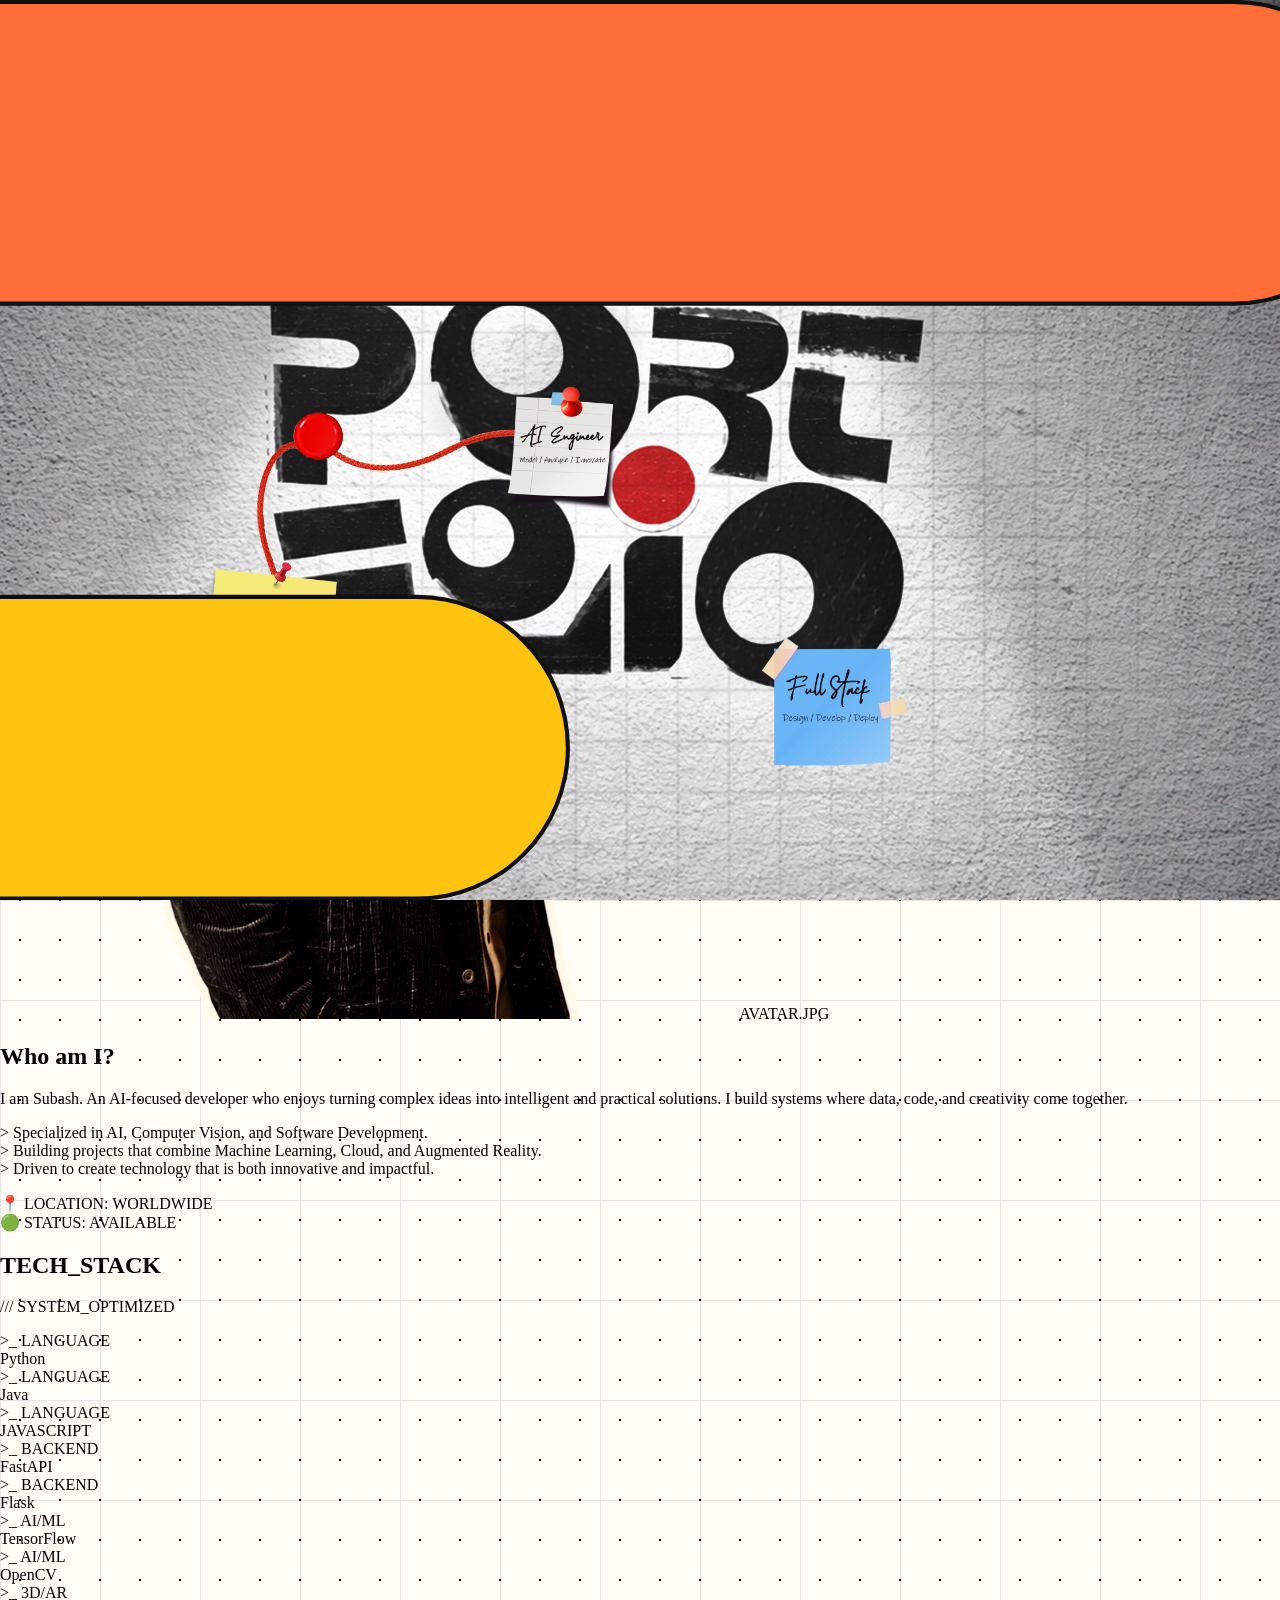
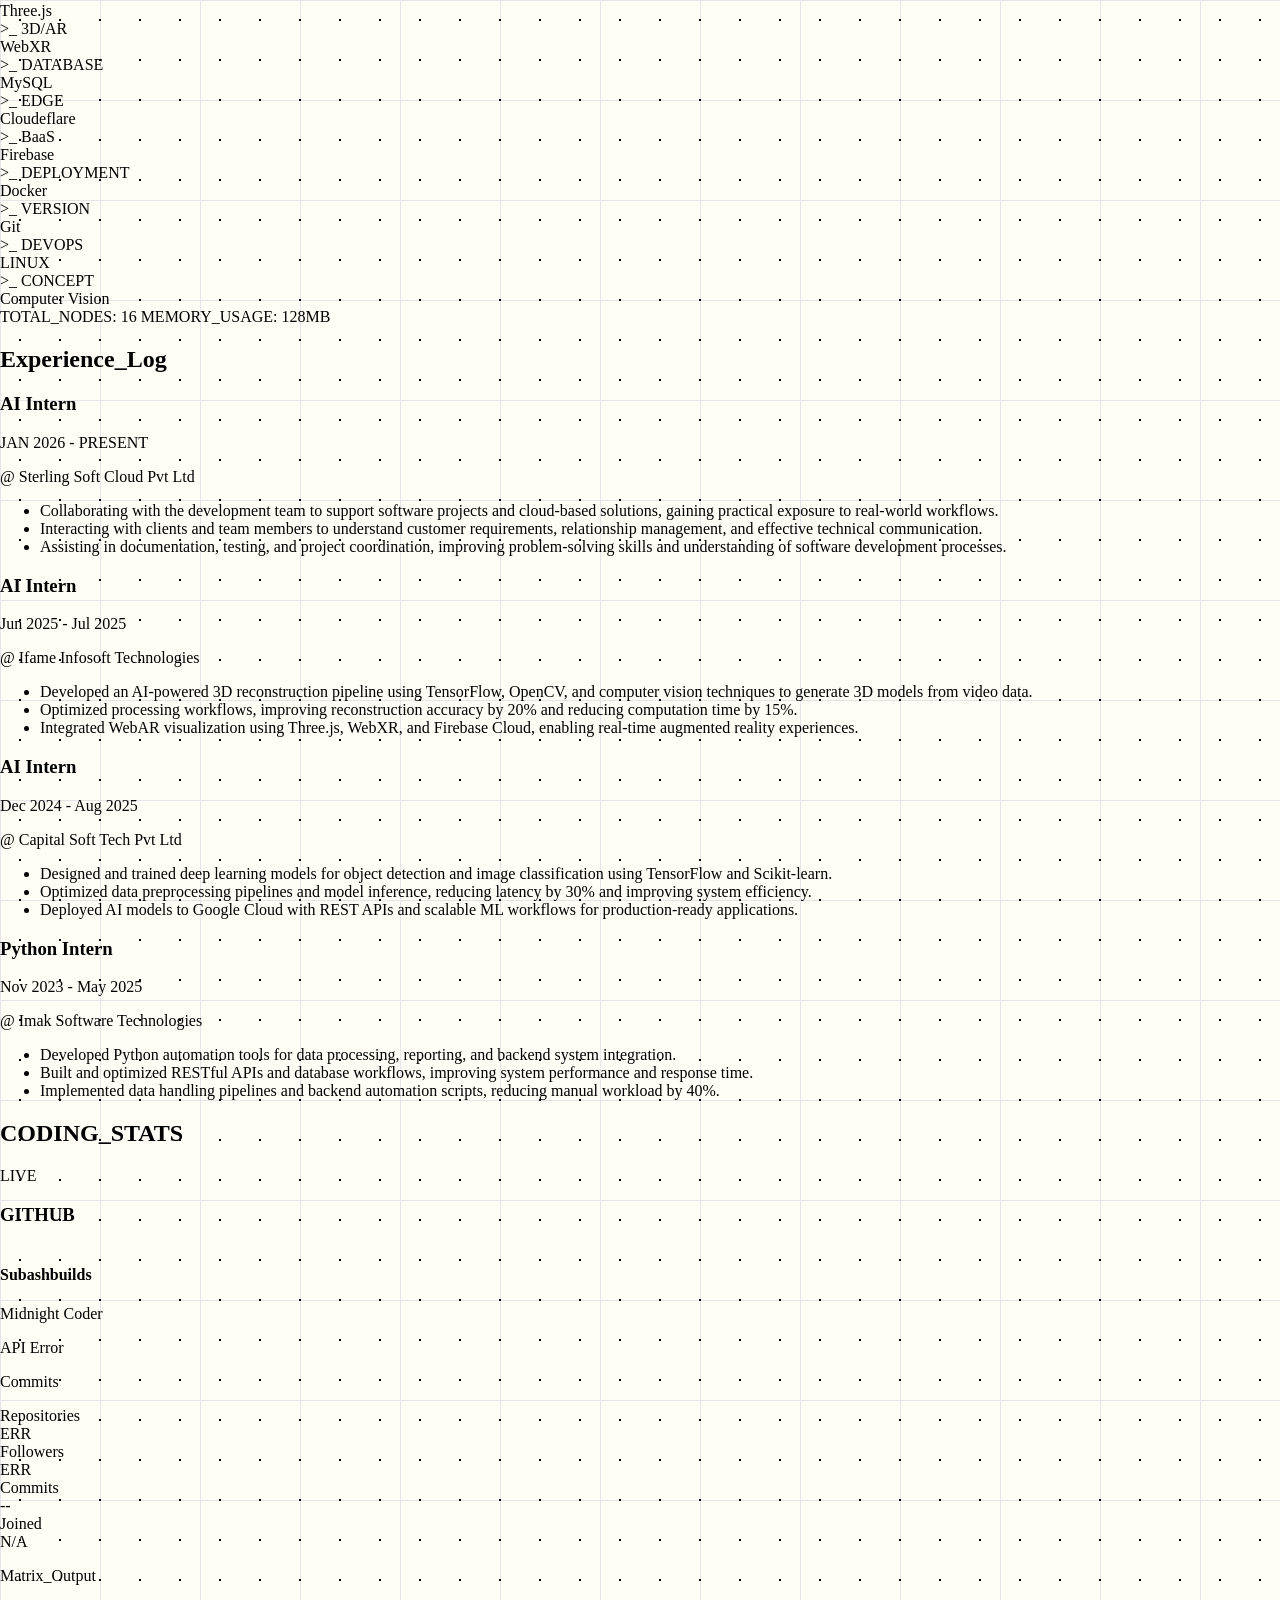
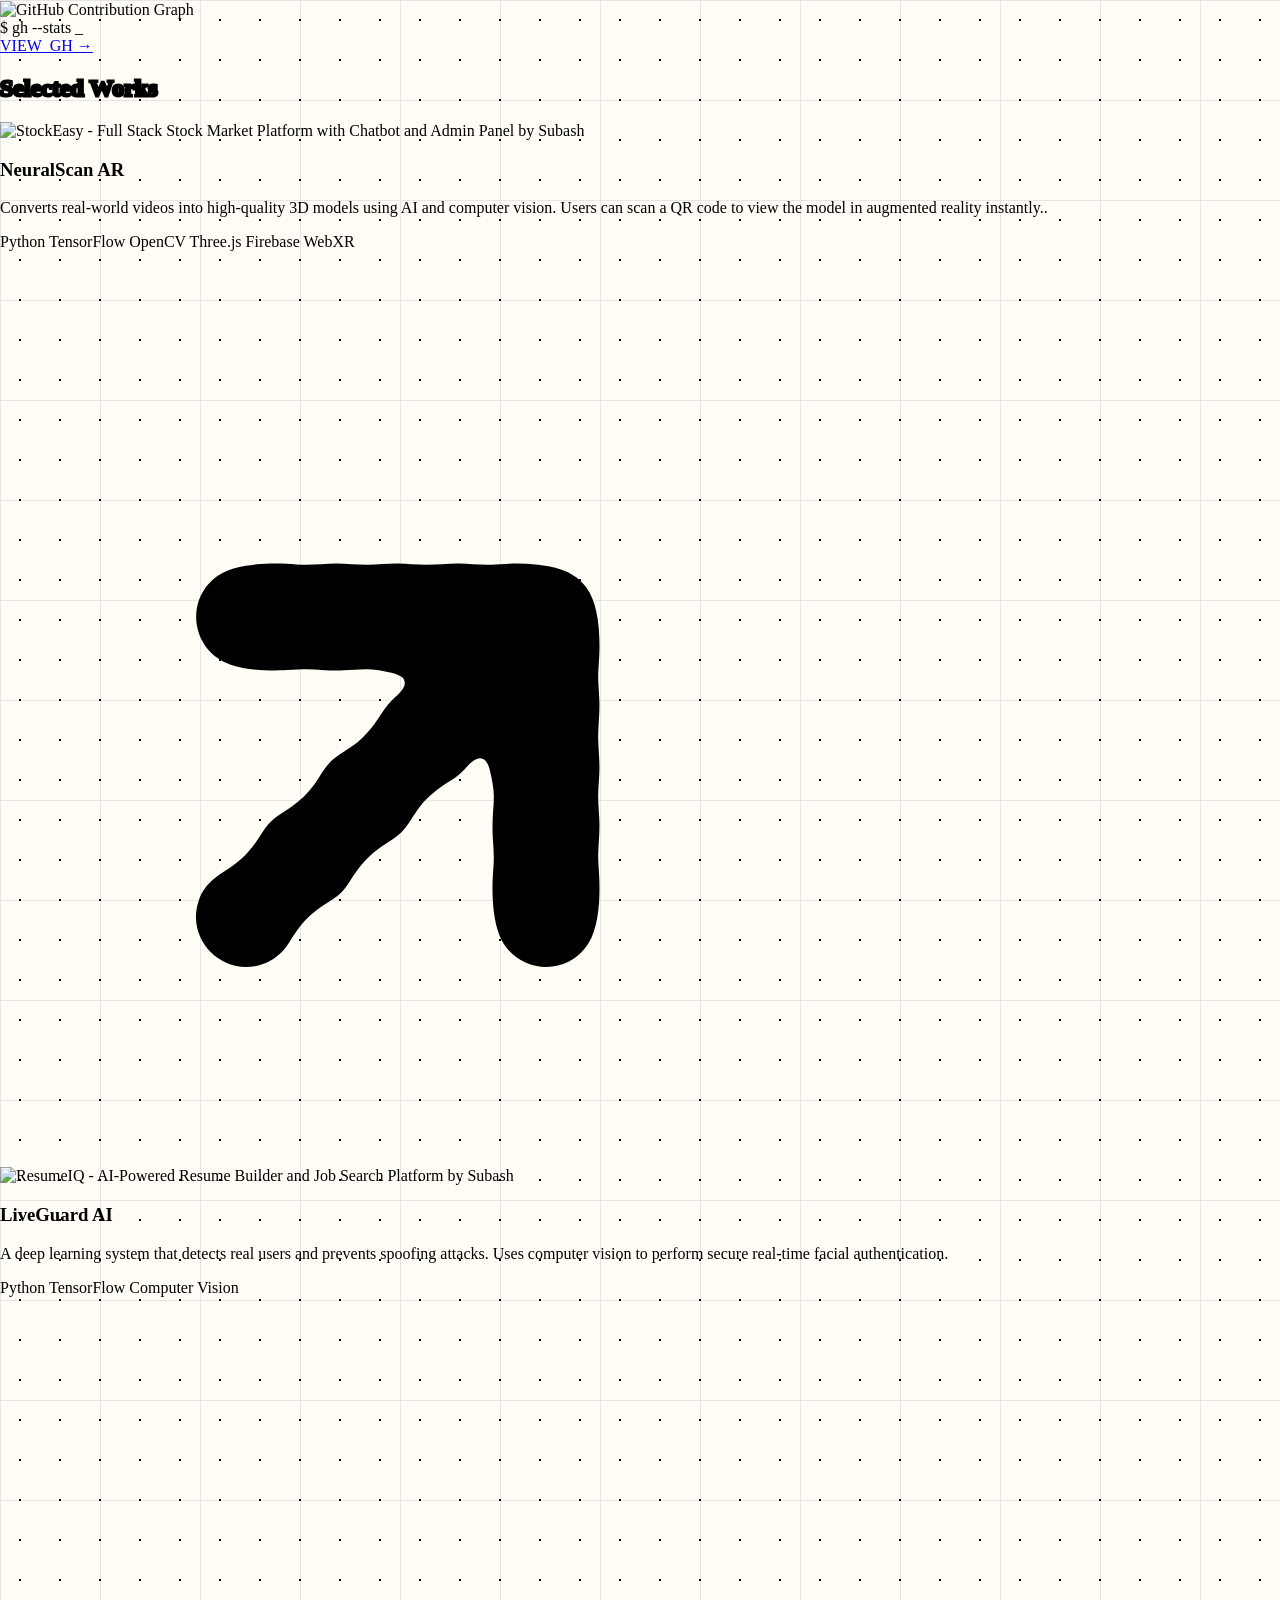
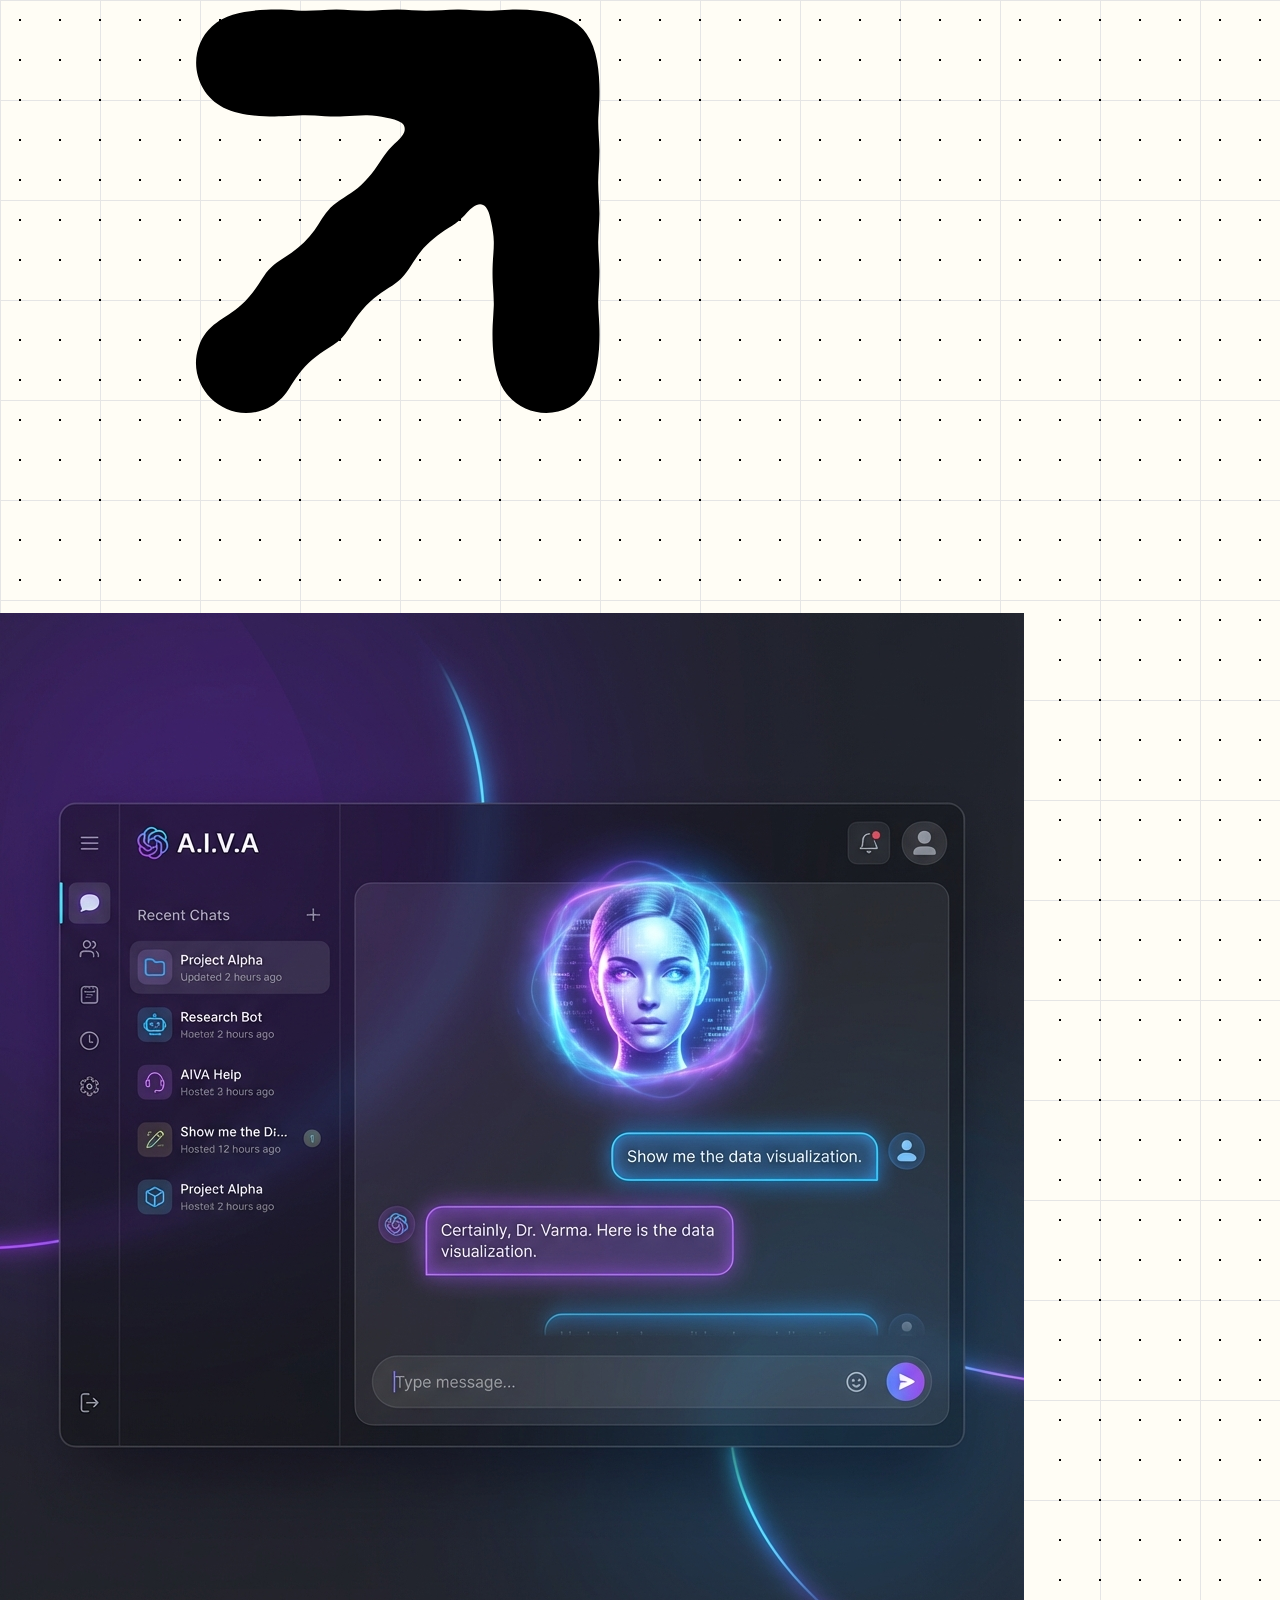
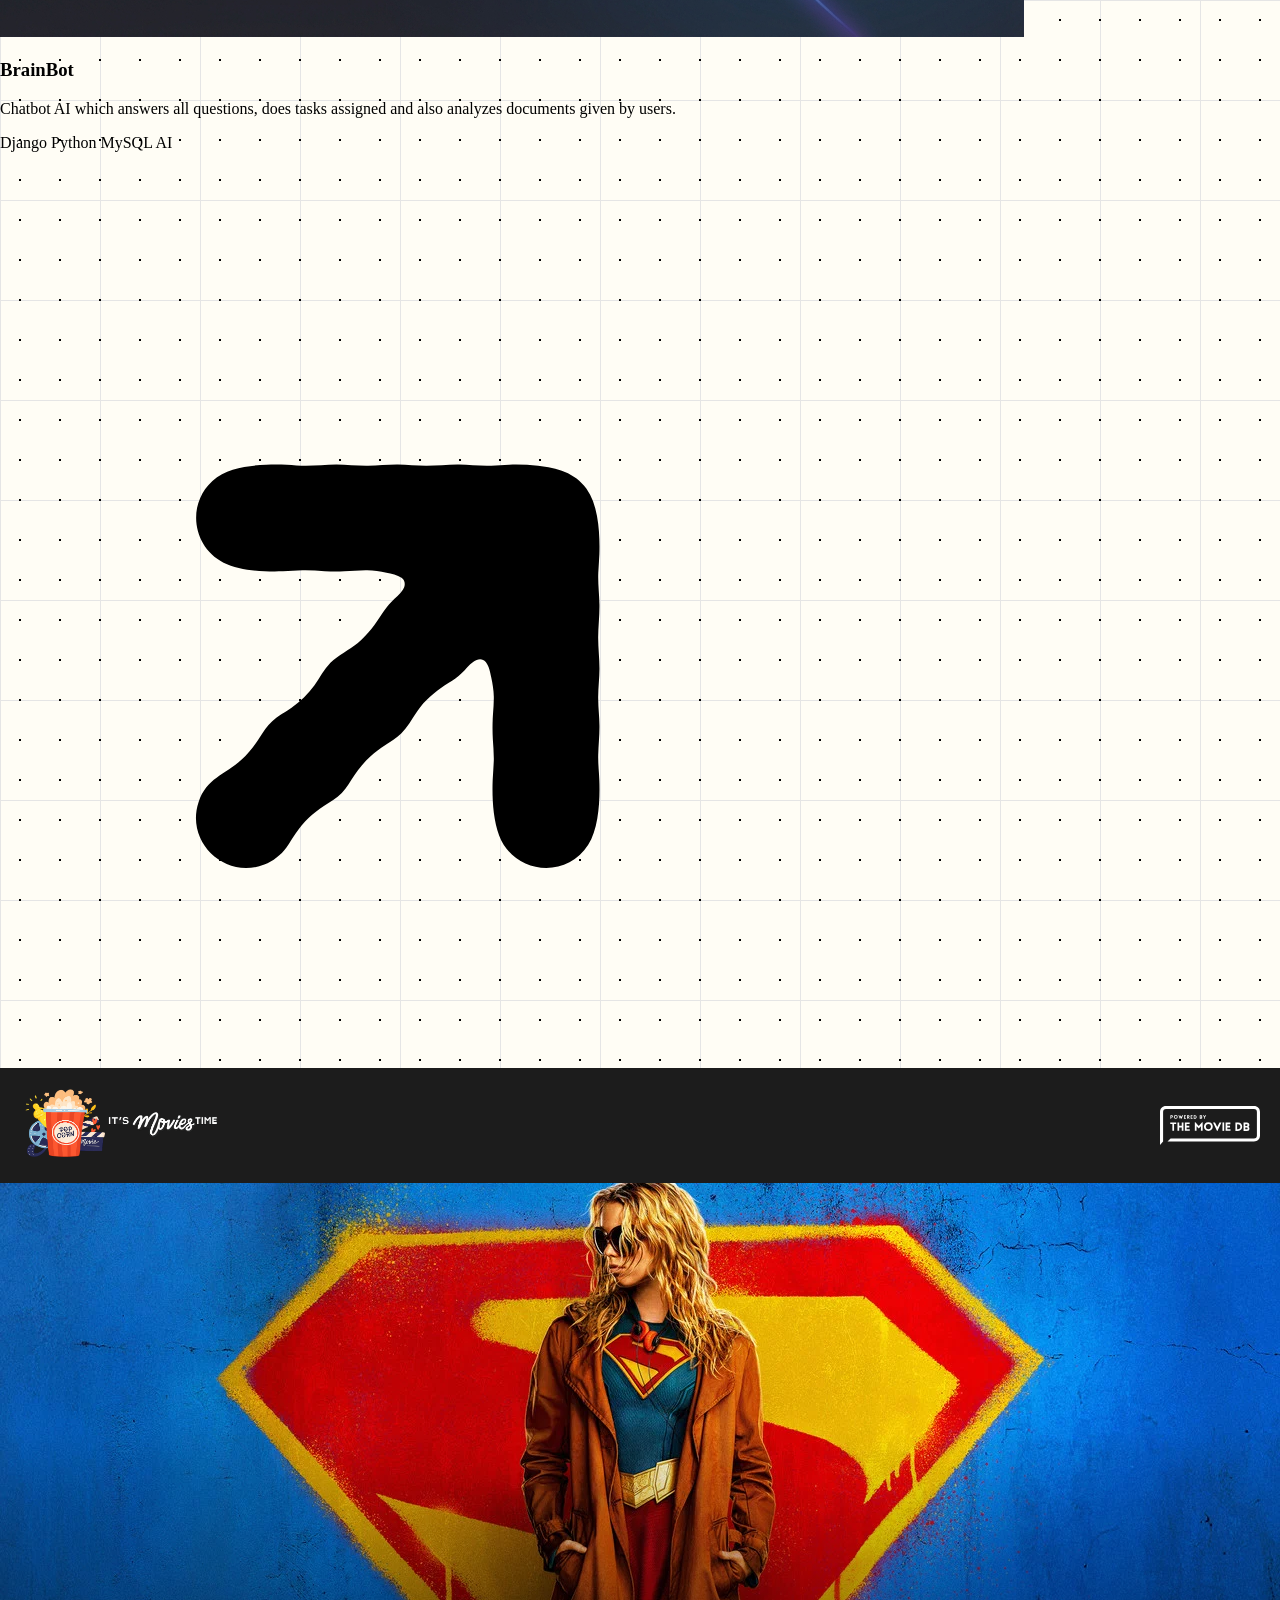
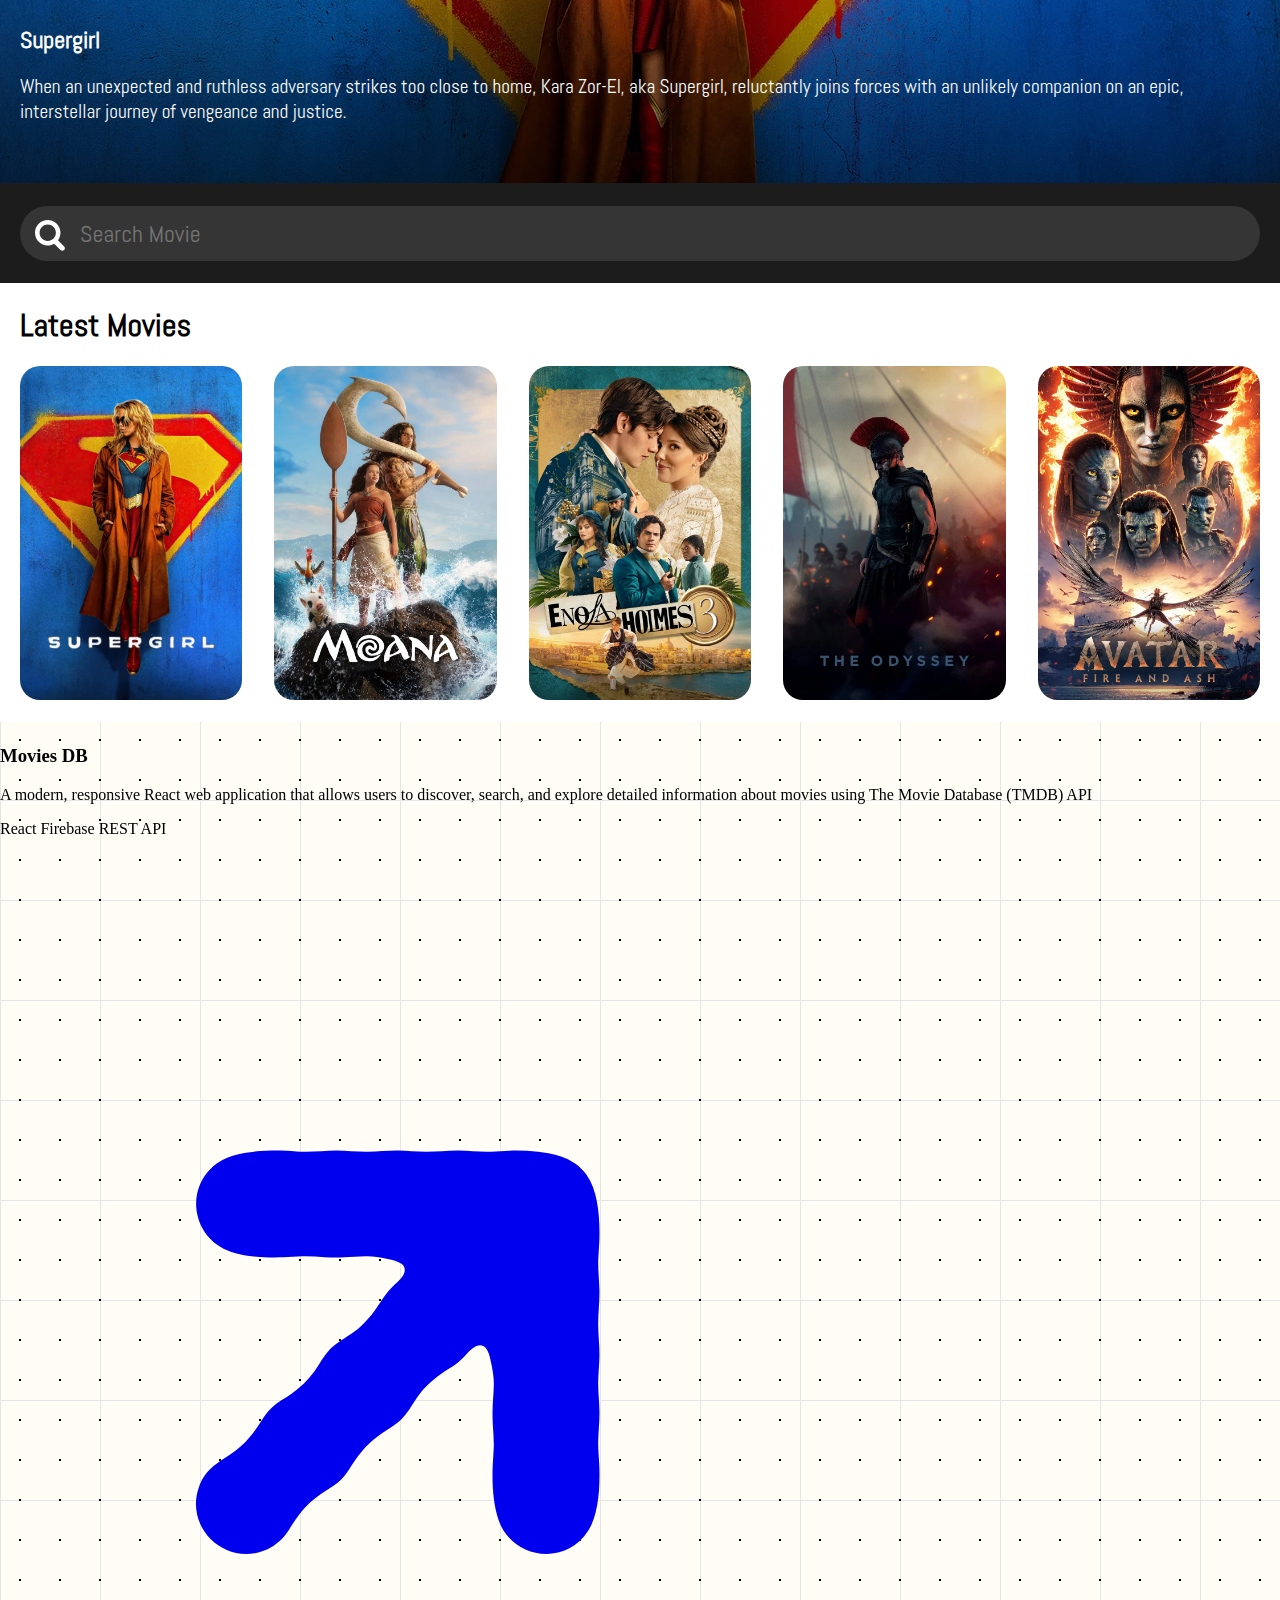
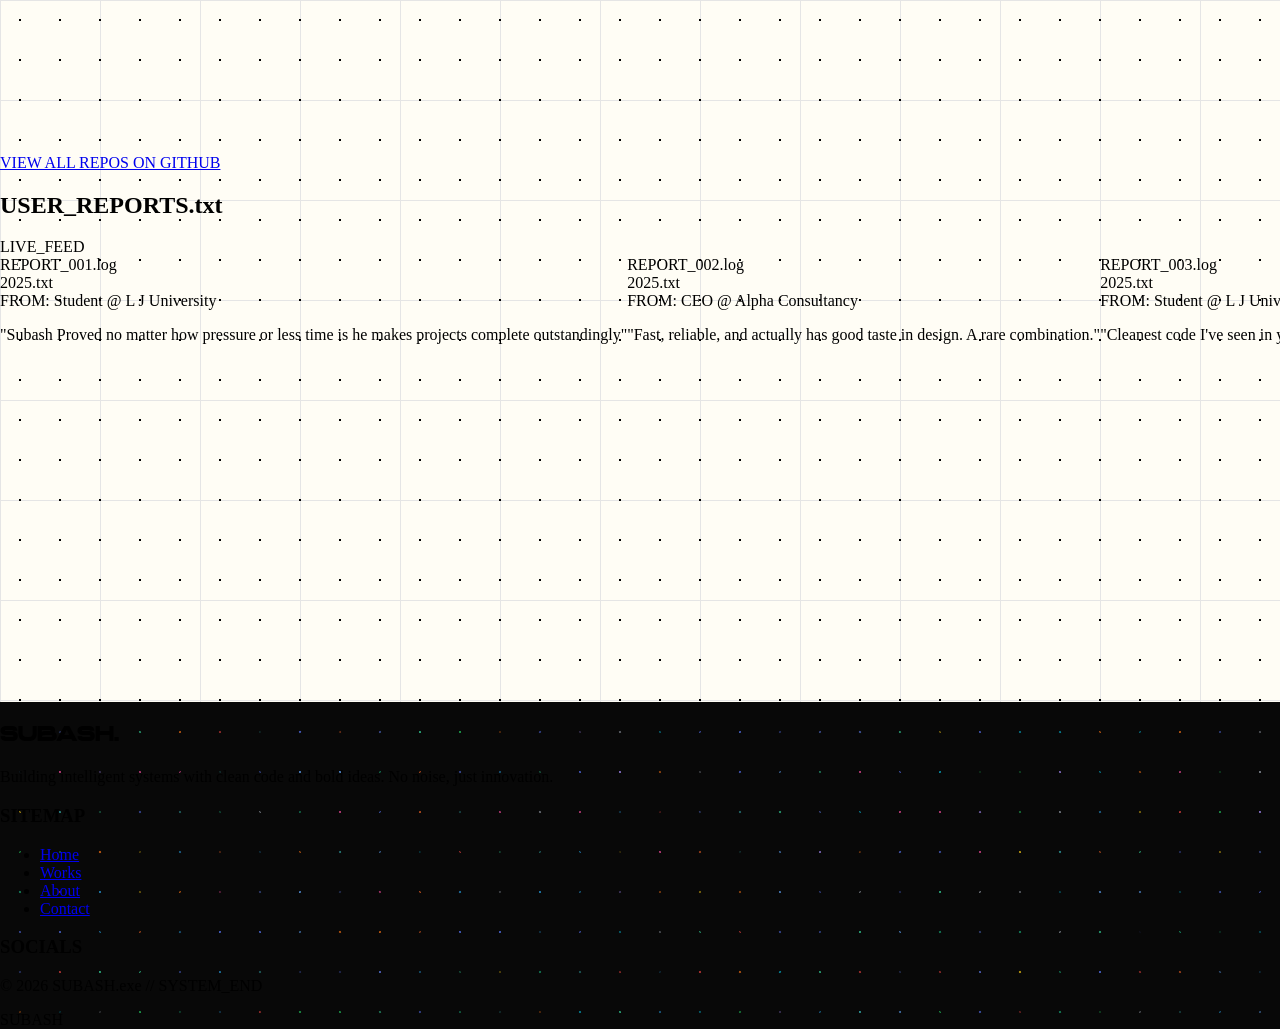
==== commit bb205886: "update index.html" ====
--- a/index.html
+++ b/index.html
@@ -381,12 +381,13 @@
 
             <div class="flex flex-col md:flex-row justify-center gap-6 reveal">
                 <a href="#projects"
-                    class="bg-black text-white border-2 border-black px-10 py-5 text-xl font-bold shadow-hard hover:bg-neo-green hover:text-black hover:translate-x-1 hover:translate-y-1 hover:shadow-none transition-all cursor-hover">
+                    class="bg-black text-white border-2 border-black px-10 py-5 text-xl font-bold shadow-hard hover:bg-neo-green hover:text-black hover:translate-x-1 hover:translate-y-1 hover:shadow-none transition-all cursor-hover flex items-center justify-center">
                     VIEW DATABASE
                 </a>
                 <a href="/Assets/Resume/Subash_Krishnan_Resume.pdf" download
                     class="bg-neo-white text-black border-2 border-black px-10 py-5 text-xl font-bold shadow-hard hover:bg-neo-pink hover:text-black hover:translate-x-1 hover:translate-y-1 hover:shadow-none transition-all cursor-hover flex items-center justify-center gap-2">
-                    <i class="ri-download-line"></i> DOWNLOAD CV
+                    <span>DOWNLOAD CV</span>
+                    <svg xmlns="http://www.w3.org/2000/svg" aria-hidden="true" class="w-8 h-8 shrink-0" xmlns:inkscape="http://www.inkscape.org/namespaces/inkscape" width="44" height="44" viewBox="0 0 912 912"><title>Composition INBETWEEN</title><g id="layer-1" inkscape:groupmode="layer" inkscape:label="Calque 1" data-name="Calque 1"><title>Calque 1</title><g id="layer-1-linked-grids"><title>Grilles liées</title><g fill="currentColor"><path d="M417.35 125.757C392.646 129.304 372.159 148.213 366.645 172.55C364.273 183.017 365.632 192.646 366.464 203.15C366.979 209.653 367.121 216.182 366.842 222.7C366.502 230.638 365.076 238.552 365.142 246.5C365.181 251.334 365.846 256.142 366.277 260.95C366.784 266.603 367.044 272.274 366.973 277.95C366.852 287.607 365.011 297.208 365.145 306.85C365.28 316.508 366.969 326.064 366.985 335.75C366.993 341.144 366.699 346.53 366.199 351.9C365.752 356.707 365.113 361.513 365.141 366.35C365.168 371.185 365.829 375.992 366.263 380.8C366.774 386.453 367.04 392.124 366.975 397.8C366.847 408.874 364.661 419.878 365.313 430.95C365.627 436.28 366.179 441.864 364.828 447.1C364.353 448.941 363.43 451.593 361.25 451.959C358.634 452.399 356.074 449.582 354.402 447.95C349.612 443.275 344.787 438.621 339.15 434.96C329.736 428.846 317.744 427.13 310.25 418.227C304.818 411.773 303.088 403.332 299.009 396.1C291.785 383.292 279.935 373.382 266.05 368.537C226.02 354.57 184.083 385.299 185.159 427.55C185.352 435.131 186.975 442.662 189.922 449.65C195.098 461.923 204.324 472.309 215.9 478.896C225.081 484.121 235.296 485.66 242.25 494.384C246.562 499.793 248.268 506.428 251.235 512.55C254.641 519.575 259.407 525.926 265.2 531.16C269.865 535.375 275.185 538.858 280.913 541.45C288.31 544.796 295.848 547.018 301.387 553.35C306.209 558.863 308.006 565.803 311.1 572.268C314.417 579.201 319.055 585.487 324.7 590.702C329.467 595.107 334.94 598.739 340.85 601.421C347.659 604.511 354.706 606.544 360.128 612C367.522 619.44 369.29 630.438 374.992 639.2C387.89 659.016 411.803 669.739 435.2 666.161C453.213 663.407 469.36 652.431 478.55 636.7C483.575 628.099 485.34 617.845 493 610.924C498.54 605.919 505.578 604.085 512.163 600.95C519.004 597.693 525.218 593.153 530.4 587.625C534.928 582.796 538.657 577.226 541.399 571.2C545.014 563.252 547.042 555.73 554.135 549.95C559.447 545.621 565.966 543.885 572.05 541.004C578.715 537.847 584.792 533.472 589.9 528.152C594.526 523.335 598.348 517.754 601.168 511.7C604.351 504.868 606.301 497.687 611.724 492.15C618.377 485.357 627.758 483.582 635.8 479.066C649.389 471.435 659.697 458.612 664.23 443.7C677.976 398.479 636.478 355.245 590.75 367.081C583.088 369.064 575.833 372.553 569.5 377.299C562.011 382.912 555.862 390.254 551.65 398.611C548.258 405.343 546.501 412.765 541.45 418.578C535.943 424.915 528.44 427.167 521.05 430.488C517.473 432.096 514.052 434.051 510.85 436.316C506.234 439.582 502.113 443.491 498.1 447.456C496.347 449.188 493.974 451.936 491.3 451.998C488.778 452.056 487.685 449.085 487.173 447.1C485.894 442.147 486.328 436.847 486.636 431.8C487.329 420.426 485.157 409.171 485.026 397.8C484.96 392.123 485.226 386.453 485.737 380.8C486.171 375.992 486.832 371.185 486.86 366.35C486.888 361.513 486.248 356.707 485.801 351.9C485.301 346.53 485.006 341.145 485.015 335.75C485.03 326.064 486.72 316.507 486.855 306.85C486.99 297.209 485.148 287.606 485.028 277.95C484.957 272.274 485.216 266.603 485.723 260.95C486.155 256.141 486.819 251.334 486.859 246.5C486.924 238.553 485.498 230.637 485.159 222.7C484.892 216.466 485.007 210.222 485.472 204C486.337 192.402 487.915 182.404 484.945 170.85C477.258 140.942 447.978 121.359 417.35 125.757Z" fill-rule="evenodd" clip-rule="evenodd"/></g></g></g></svg>
                 </a>
             </div>
         </div>
@@ -930,7 +931,7 @@
                         </div>
                         <a 
                             class="w-12 h-12 border-2 border-black bg-neo-green flex items-center justify-center hover:bg-black hover:text-white transition-all cursor-hover shadow-hard-sm">
-                            <i class="ri-arrow-right-up-line text-2xl"></i>
+                            <svg xmlns="http://www.w3.org/2000/svg" class="w-8 h-8 shrink-0" aria-hidden="true" xmlns:inkscape="http://www.inkscape.org/namespaces/inkscape" width="912" height="912" viewBox="0 0 912 912"><title>Composition INBETWEEN</title><g id="layer-1" inkscape:groupmode="layer" inkscape:label="Calque 1" data-name="Calque 1"><title>Calque 1</title><g id="layer-1-linked-grids"><title>Grilles liées</title><g fill="currentColor"><path d="M266.05 312.759C247.501 313.652 226.772 315.948 212.424 328.95C186.544 352.403 192.41 395.028 223.55 410.677C239.907 418.896 265.018 419.974 283.05 419.36C289.577 419.138 296.073 418.41 302.6 418.219C309.998 418.002 317.324 418.768 324.7 419.172C331.209 419.528 337.736 419.576 344.25 419.316C351.904 419.011 359.531 418.046 367.2 418.186C373.706 418.305 380.11 419.378 386.457 420.75C391.426 421.824 397.315 422.779 401.508 425.85C405.646 428.881 405.459 433.707 402.9 437.75C399.968 442.381 395.374 445.807 391.544 449.65C387.946 453.259 384.957 457.274 382.202 461.55C375.202 472.415 367.937 482.627 357.85 490.884C349.112 498.038 338.409 502.788 330.44 510.85C323.98 517.386 319.865 525.774 314.5 533.157C308.139 541.911 300.405 549.436 291.55 555.647C283.659 561.181 274.991 565.578 268.524 572.9C264.256 577.732 261.11 583.419 257.55 588.763C252.911 595.727 247.612 602.205 241.4 607.829C224.699 622.949 206.508 626.258 198.546 650.25C185.269 690.251 225.128 727.985 264.35 712.511C273.167 709.032 280.863 703.042 286.45 695.393C289.785 690.828 292.59 685.897 295.8 681.245C299.56 675.797 303.778 670.678 308.55 666.085C313.241 661.569 318.421 657.626 323.85 654.043C330.063 649.943 336.565 646.276 341.805 640.9C346.952 635.62 350.507 629.139 354.575 623.05C359.181 616.155 364.444 609.745 370.6 604.172C375.087 600.109 379.98 596.553 385.05 593.258C390.649 589.619 396.425 586.243 401.2 581.511C408.964 573.814 413.596 563.55 420.388 555.05C428.326 545.114 438.147 537.649 448.8 530.854C453.317 527.973 457.69 524.985 461.55 521.243C465.502 517.412 468.922 512.823 473.45 509.635C477.341 506.896 482.407 505.916 485.768 510C489.138 514.093 490.101 520.268 491.197 525.3C492.6 531.742 493.697 538.244 493.814 544.85C493.945 552.237 493.04 559.58 492.717 566.95C492.42 573.746 492.457 580.558 492.831 587.35C493.221 594.44 493.963 601.488 493.802 608.6C493.654 615.129 492.916 621.625 492.669 628.15C492.014 645.414 492.973 667.107 499.118 683.4C513.63 721.877 566.032 727.701 588.2 692.817C598.923 675.944 600.07 647.639 599.331 628.15C599.009 619.638 597.971 611.181 598.217 602.65C598.496 592.996 599.572 583.426 599.468 573.75C599.363 564.1 598.077 554.5 598.175 544.85C598.269 535.484 599.442 526.175 599.478 516.8C599.519 506.29 598.111 495.85 598.171 485.35C598.234 474.277 599.648 463.295 599.445 452.2C599.253 441.698 597.827 431.265 598.287 420.75C598.56 414.51 599.21 408.296 599.392 402.05C599.977 382.002 598.648 353.458 586.5 336.678C574.798 320.515 556.96 315.799 538.05 313.71C528.462 312.651 518.79 312.315 509.15 312.633C503.189 312.83 497.257 313.448 491.3 313.711C480.504 314.187 469.785 312.697 459 312.542C448.192 312.385 437.488 313.763 426.7 313.829C417.051 313.889 407.452 312.611 397.8 312.528C387.845 312.441 377.987 313.635 368.05 313.813C357.551 314.002 347.103 312.551 336.6 312.521C326.372 312.491 316.217 313.832 306 313.832C299.57 313.832 293.183 313.135 286.769 312.8C279.869 312.44 272.951 312.427 266.05 312.759Z" fill-rule="evenodd" clip-rule="evenodd"/></g></g></g></svg>
                         </a>
                     </div>
                 </article>
@@ -957,7 +958,7 @@
                         </div>
                         <a 
                             class="w-12 h-12 border-2 border-black bg-neo-green flex items-center justify-center hover:bg-black hover:text-white transition-all cursor-hover shadow-hard-sm">
-                            <i class="ri-arrow-right-up-line text-2xl"></i>
+                            <svg xmlns="http://www.w3.org/2000/svg" class="w-8 h-8 shrink-0" aria-hidden="true" xmlns:inkscape="http://www.inkscape.org/namespaces/inkscape" width="912" height="912" viewBox="0 0 912 912"><title>Composition INBETWEEN</title><g id="layer-1" inkscape:groupmode="layer" inkscape:label="Calque 1" data-name="Calque 1"><title>Calque 1</title><g id="layer-1-linked-grids"><title>Grilles liées</title><g fill="currentColor"><path d="M266.05 312.759C247.501 313.652 226.772 315.948 212.424 328.95C186.544 352.403 192.41 395.028 223.55 410.677C239.907 418.896 265.018 419.974 283.05 419.36C289.577 419.138 296.073 418.41 302.6 418.219C309.998 418.002 317.324 418.768 324.7 419.172C331.209 419.528 337.736 419.576 344.25 419.316C351.904 419.011 359.531 418.046 367.2 418.186C373.706 418.305 380.11 419.378 386.457 420.75C391.426 421.824 397.315 422.779 401.508 425.85C405.646 428.881 405.459 433.707 402.9 437.75C399.968 442.381 395.374 445.807 391.544 449.65C387.946 453.259 384.957 457.274 382.202 461.55C375.202 472.415 367.937 482.627 357.85 490.884C349.112 498.038 338.409 502.788 330.44 510.85C323.98 517.386 319.865 525.774 314.5 533.157C308.139 541.911 300.405 549.436 291.55 555.647C283.659 561.181 274.991 565.578 268.524 572.9C264.256 577.732 261.11 583.419 257.55 588.763C252.911 595.727 247.612 602.205 241.4 607.829C224.699 622.949 206.508 626.258 198.546 650.25C185.269 690.251 225.128 727.985 264.35 712.511C273.167 709.032 280.863 703.042 286.45 695.393C289.785 690.828 292.59 685.897 295.8 681.245C299.56 675.797 303.778 670.678 308.55 666.085C313.241 661.569 318.421 657.626 323.85 654.043C330.063 649.943 336.565 646.276 341.805 640.9C346.952 635.62 350.507 629.139 354.575 623.05C359.181 616.155 364.444 609.745 370.6 604.172C375.087 600.109 379.98 596.553 385.05 593.258C390.649 589.619 396.425 586.243 401.2 581.511C408.964 573.814 413.596 563.55 420.388 555.05C428.326 545.114 438.147 537.649 448.8 530.854C453.317 527.973 457.69 524.985 461.55 521.243C465.502 517.412 468.922 512.823 473.45 509.635C477.341 506.896 482.407 505.916 485.768 510C489.138 514.093 490.101 520.268 491.197 525.3C492.6 531.742 493.697 538.244 493.814 544.85C493.945 552.237 493.04 559.58 492.717 566.95C492.42 573.746 492.457 580.558 492.831 587.35C493.221 594.44 493.963 601.488 493.802 608.6C493.654 615.129 492.916 621.625 492.669 628.15C492.014 645.414 492.973 667.107 499.118 683.4C513.63 721.877 566.032 727.701 588.2 692.817C598.923 675.944 600.07 647.639 599.331 628.15C599.009 619.638 597.971 611.181 598.217 602.65C598.496 592.996 599.572 583.426 599.468 573.75C599.363 564.1 598.077 554.5 598.175 544.85C598.269 535.484 599.442 526.175 599.478 516.8C599.519 506.29 598.111 495.85 598.171 485.35C598.234 474.277 599.648 463.295 599.445 452.2C599.253 441.698 597.827 431.265 598.287 420.75C598.56 414.51 599.21 408.296 599.392 402.05C599.977 382.002 598.648 353.458 586.5 336.678C574.798 320.515 556.96 315.799 538.05 313.71C528.462 312.651 518.79 312.315 509.15 312.633C503.189 312.83 497.257 313.448 491.3 313.711C480.504 314.187 469.785 312.697 459 312.542C448.192 312.385 437.488 313.763 426.7 313.829C417.051 313.889 407.452 312.611 397.8 312.528C387.845 312.441 377.987 313.635 368.05 313.813C357.551 314.002 347.103 312.551 336.6 312.521C326.372 312.491 316.217 313.832 306 313.832C299.57 313.832 293.183 313.135 286.769 312.8C279.869 312.44 272.951 312.427 266.05 312.759Z" fill-rule="evenodd" clip-rule="evenodd"/></g></g></g></svg>
                         </a>
                     </div>
                 </article>
@@ -985,7 +986,7 @@
                         </div>
                         <a 
                             class="w-12 h-12 border-2 border-black bg-neo-green flex items-center justify-center hover:bg-black hover:text-white transition-all cursor-hover shadow-hard-sm">
-                            <i class="ri-arrow-right-up-line text-2xl"></i>
+                            <svg xmlns="http://www.w3.org/2000/svg" class="w-8 h-8 shrink-0" aria-hidden="true" xmlns:inkscape="http://www.inkscape.org/namespaces/inkscape" width="912" height="912" viewBox="0 0 912 912"><title>Composition INBETWEEN</title><g id="layer-1" inkscape:groupmode="layer" inkscape:label="Calque 1" data-name="Calque 1"><title>Calque 1</title><g id="layer-1-linked-grids"><title>Grilles liées</title><g fill="currentColor"><path d="M266.05 312.759C247.501 313.652 226.772 315.948 212.424 328.95C186.544 352.403 192.41 395.028 223.55 410.677C239.907 418.896 265.018 419.974 283.05 419.36C289.577 419.138 296.073 418.41 302.6 418.219C309.998 418.002 317.324 418.768 324.7 419.172C331.209 419.528 337.736 419.576 344.25 419.316C351.904 419.011 359.531 418.046 367.2 418.186C373.706 418.305 380.11 419.378 386.457 420.75C391.426 421.824 397.315 422.779 401.508 425.85C405.646 428.881 405.459 433.707 402.9 437.75C399.968 442.381 395.374 445.807 391.544 449.65C387.946 453.259 384.957 457.274 382.202 461.55C375.202 472.415 367.937 482.627 357.85 490.884C349.112 498.038 338.409 502.788 330.44 510.85C323.98 517.386 319.865 525.774 314.5 533.157C308.139 541.911 300.405 549.436 291.55 555.647C283.659 561.181 274.991 565.578 268.524 572.9C264.256 577.732 261.11 583.419 257.55 588.763C252.911 595.727 247.612 602.205 241.4 607.829C224.699 622.949 206.508 626.258 198.546 650.25C185.269 690.251 225.128 727.985 264.35 712.511C273.167 709.032 280.863 703.042 286.45 695.393C289.785 690.828 292.59 685.897 295.8 681.245C299.56 675.797 303.778 670.678 308.55 666.085C313.241 661.569 318.421 657.626 323.85 654.043C330.063 649.943 336.565 646.276 341.805 640.9C346.952 635.62 350.507 629.139 354.575 623.05C359.181 616.155 364.444 609.745 370.6 604.172C375.087 600.109 379.98 596.553 385.05 593.258C390.649 589.619 396.425 586.243 401.2 581.511C408.964 573.814 413.596 563.55 420.388 555.05C428.326 545.114 438.147 537.649 448.8 530.854C453.317 527.973 457.69 524.985 461.55 521.243C465.502 517.412 468.922 512.823 473.45 509.635C477.341 506.896 482.407 505.916 485.768 510C489.138 514.093 490.101 520.268 491.197 525.3C492.6 531.742 493.697 538.244 493.814 544.85C493.945 552.237 493.04 559.58 492.717 566.95C492.42 573.746 492.457 580.558 492.831 587.35C493.221 594.44 493.963 601.488 493.802 608.6C493.654 615.129 492.916 621.625 492.669 628.15C492.014 645.414 492.973 667.107 499.118 683.4C513.63 721.877 566.032 727.701 588.2 692.817C598.923 675.944 600.07 647.639 599.331 628.15C599.009 619.638 597.971 611.181 598.217 602.65C598.496 592.996 599.572 583.426 599.468 573.75C599.363 564.1 598.077 554.5 598.175 544.85C598.269 535.484 599.442 526.175 599.478 516.8C599.519 506.29 598.111 495.85 598.171 485.35C598.234 474.277 599.648 463.295 599.445 452.2C599.253 441.698 597.827 431.265 598.287 420.75C598.56 414.51 599.21 408.296 599.392 402.05C599.977 382.002 598.648 353.458 586.5 336.678C574.798 320.515 556.96 315.799 538.05 313.71C528.462 312.651 518.79 312.315 509.15 312.633C503.189 312.83 497.257 313.448 491.3 313.711C480.504 314.187 469.785 312.697 459 312.542C448.192 312.385 437.488 313.763 426.7 313.829C417.051 313.889 407.452 312.611 397.8 312.528C387.845 312.441 377.987 313.635 368.05 313.813C357.551 314.002 347.103 312.551 336.6 312.521C326.372 312.491 316.217 313.832 306 313.832C299.57 313.832 293.183 313.135 286.769 312.8C279.869 312.44 272.951 312.427 266.05 312.759Z" fill-rule="evenodd" clip-rule="evenodd"/></g></g></g></svg>
                         </a>
                     </div>
                 </article>
@@ -1015,7 +1016,7 @@
                         </div>
                         <a href="https://mvdb-fawn.vercel.app/"
                             class="w-12 h-12 border-2 border-black bg-neo-green flex items-center justify-center hover:bg-black hover:text-white transition-all cursor-hover shadow-hard-sm">
-                            <i class="ri-arrow-right-up-line text-2xl"></i>
+                            <svg xmlns="http://www.w3.org/2000/svg" class="w-8 h-8 shrink-0" aria-hidden="true" xmlns:inkscape="http://www.inkscape.org/namespaces/inkscape" width="912" height="912" viewBox="0 0 912 912"><title>Composition INBETWEEN</title><g id="layer-1" inkscape:groupmode="layer" inkscape:label="Calque 1" data-name="Calque 1"><title>Calque 1</title><g id="layer-1-linked-grids"><title>Grilles liées</title><g fill="currentColor"><path d="M266.05 312.759C247.501 313.652 226.772 315.948 212.424 328.95C186.544 352.403 192.41 395.028 223.55 410.677C239.907 418.896 265.018 419.974 283.05 419.36C289.577 419.138 296.073 418.41 302.6 418.219C309.998 418.002 317.324 418.768 324.7 419.172C331.209 419.528 337.736 419.576 344.25 419.316C351.904 419.011 359.531 418.046 367.2 418.186C373.706 418.305 380.11 419.378 386.457 420.75C391.426 421.824 397.315 422.779 401.508 425.85C405.646 428.881 405.459 433.707 402.9 437.75C399.968 442.381 395.374 445.807 391.544 449.65C387.946 453.259 384.957 457.274 382.202 461.55C375.202 472.415 367.937 482.627 357.85 490.884C349.112 498.038 338.409 502.788 330.44 510.85C323.98 517.386 319.865 525.774 314.5 533.157C308.139 541.911 300.405 549.436 291.55 555.647C283.659 561.181 274.991 565.578 268.524 572.9C264.256 577.732 261.11 583.419 257.55 588.763C252.911 595.727 247.612 602.205 241.4 607.829C224.699 622.949 206.508 626.258 198.546 650.25C185.269 690.251 225.128 727.985 264.35 712.511C273.167 709.032 280.863 703.042 286.45 695.393C289.785 690.828 292.59 685.897 295.8 681.245C299.56 675.797 303.778 670.678 308.55 666.085C313.241 661.569 318.421 657.626 323.85 654.043C330.063 649.943 336.565 646.276 341.805 640.9C346.952 635.62 350.507 629.139 354.575 623.05C359.181 616.155 364.444 609.745 370.6 604.172C375.087 600.109 379.98 596.553 385.05 593.258C390.649 589.619 396.425 586.243 401.2 581.511C408.964 573.814 413.596 563.55 420.388 555.05C428.326 545.114 438.147 537.649 448.8 530.854C453.317 527.973 457.69 524.985 461.55 521.243C465.502 517.412 468.922 512.823 473.45 509.635C477.341 506.896 482.407 505.916 485.768 510C489.138 514.093 490.101 520.268 491.197 525.3C492.6 531.742 493.697 538.244 493.814 544.85C493.945 552.237 493.04 559.58 492.717 566.95C492.42 573.746 492.457 580.558 492.831 587.35C493.221 594.44 493.963 601.488 493.802 608.6C493.654 615.129 492.916 621.625 492.669 628.15C492.014 645.414 492.973 667.107 499.118 683.4C513.63 721.877 566.032 727.701 588.2 692.817C598.923 675.944 600.07 647.639 599.331 628.15C599.009 619.638 597.971 611.181 598.217 602.65C598.496 592.996 599.572 583.426 599.468 573.75C599.363 564.1 598.077 554.5 598.175 544.85C598.269 535.484 599.442 526.175 599.478 516.8C599.519 506.29 598.111 495.85 598.171 485.35C598.234 474.277 599.648 463.295 599.445 452.2C599.253 441.698 597.827 431.265 598.287 420.75C598.56 414.51 599.21 408.296 599.392 402.05C599.977 382.002 598.648 353.458 586.5 336.678C574.798 320.515 556.96 315.799 538.05 313.71C528.462 312.651 518.79 312.315 509.15 312.633C503.189 312.83 497.257 313.448 491.3 313.711C480.504 314.187 469.785 312.697 459 312.542C448.192 312.385 437.488 313.763 426.7 313.829C417.051 313.889 407.452 312.611 397.8 312.528C387.845 312.441 377.987 313.635 368.05 313.813C357.551 314.002 347.103 312.551 336.6 312.521C326.372 312.491 316.217 313.832 306 313.832C299.57 313.832 293.183 313.135 286.769 312.8C279.869 312.44 272.951 312.427 266.05 312.759Z" fill-rule="evenodd" clip-rule="evenodd"/></g></g></g></svg>
                         </a>
                     </div>
                 </article>
